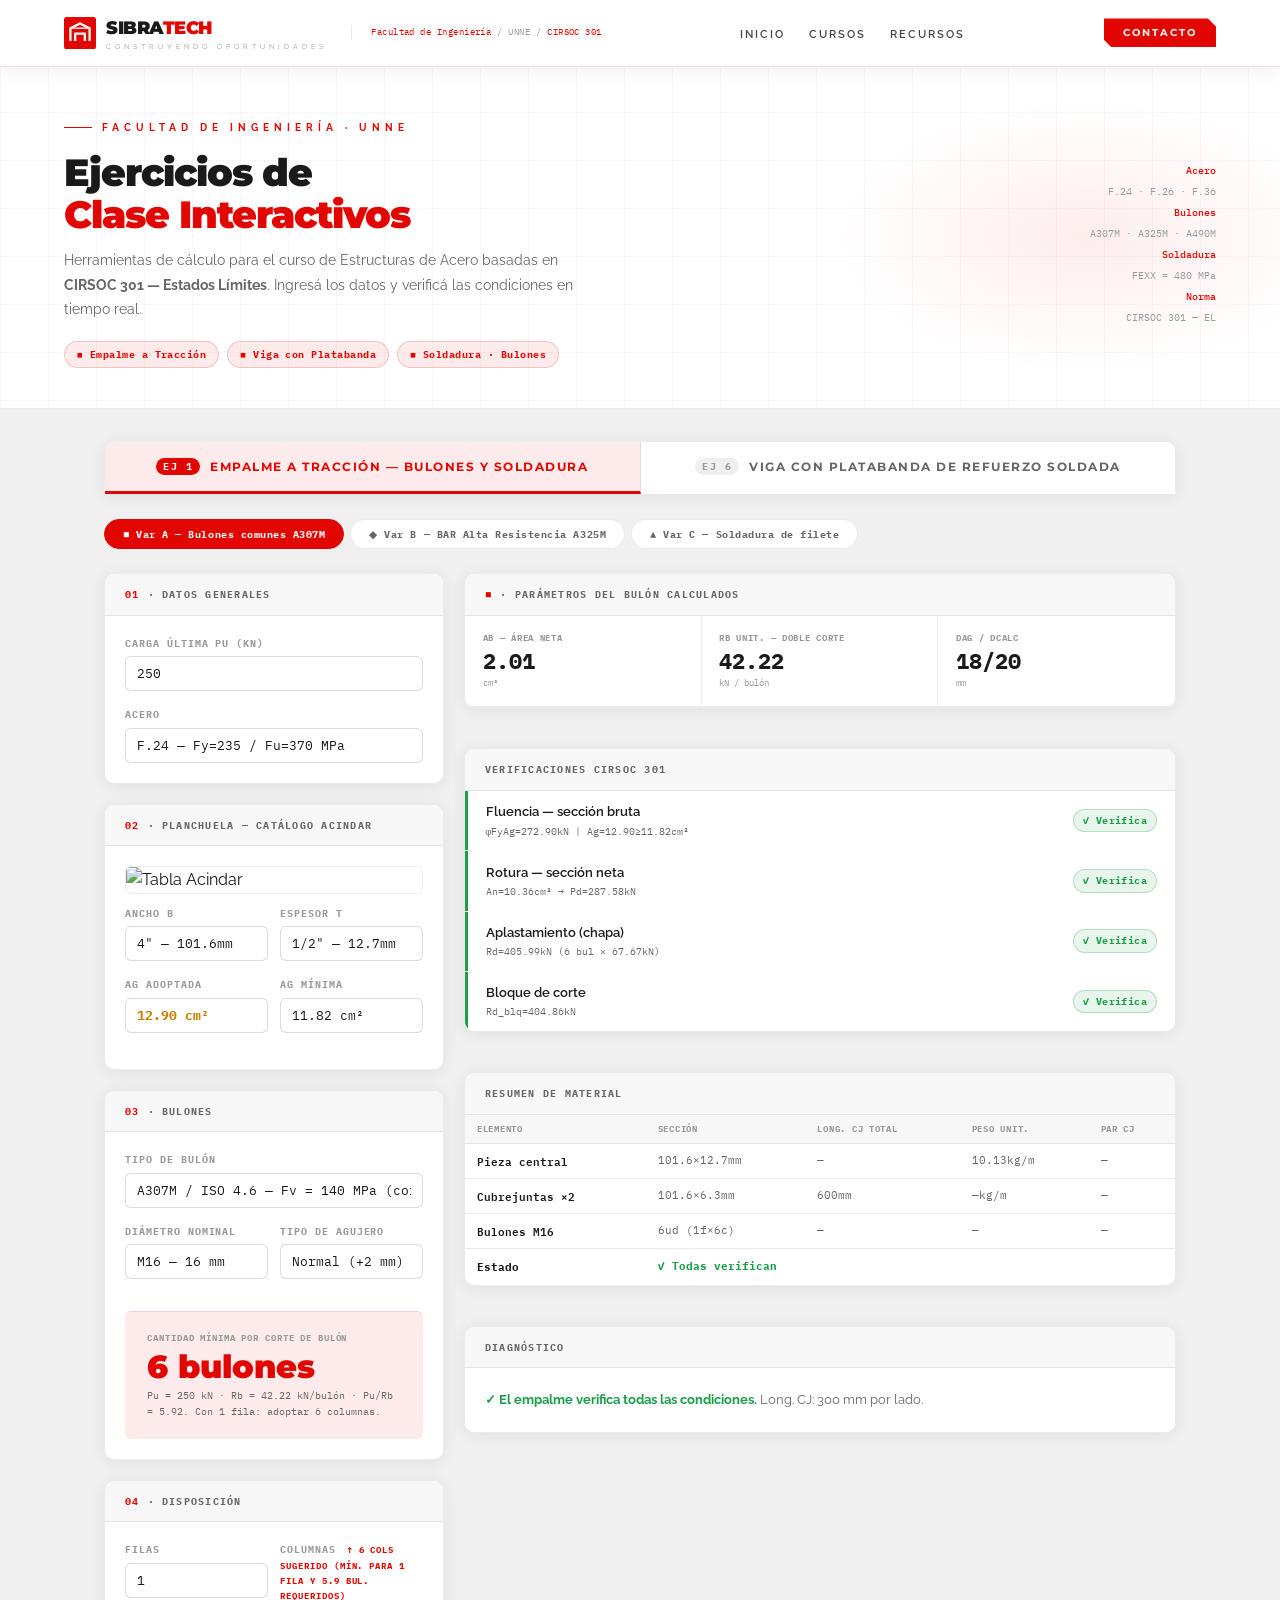
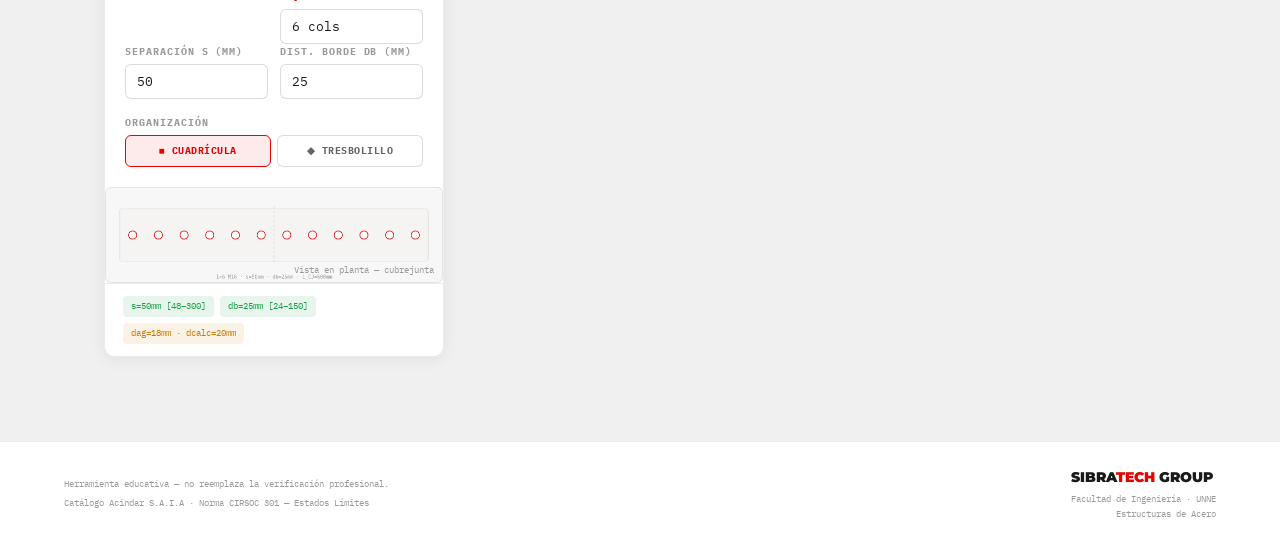
==== ejercicios/index.html @ 12c7fbc3 "Create index.html" ====
<!DOCTYPE html>
<html lang="es">
<head>
<meta charset="UTF-8">
<meta name="viewport" content="width=device-width, initial-scale=1.0">
<title>Ejercicios de Clase — CIRSOC 301 · Sibratech Group × UNNE</title>
<link href="https://fonts.googleapis.com/css2?family=Montserrat:wght@300;400;600;700;800;900&family=Raleway:wght@300;400;500;600&family=IBM+Plex+Mono:wght@400;500;700&display=swap" rel="stylesheet">
<style>
/* ══════════════════════════════════════════
   RESET & VARIABLES SIBRATECH
══════════════════════════════════════════ */
*,*::before,*::after{box-sizing:border-box;margin:0;padding:0}
:root{
  --red:#E10600;
  --red-dark:#b50500;
  --red-dim:rgba(225,6,0,0.08);
  --white:#ffffff;
  --bg:#f0f0f0;
  --bg2:#f7f7f7;
  --bg3:#efefef;
  --text:#1a1a1a;
  --muted:#666;
  --muted2:#999;
  --border:rgba(0,0,0,0.08);
  --border2:rgba(225,6,0,0.18);
  --green:#1a9e47;
  --green-dim:rgba(26,158,71,0.1);
  --yellow:#c97d00;
  --yellow-dim:rgba(201,125,0,0.1);
  --mono:'IBM Plex Mono',monospace;
  --sans:'Raleway',sans-serif;
  --title:'Montserrat',sans-serif;
  --radius:6px;
  --radius2:10px;
  --shadow:0 2px 16px rgba(0,0,0,0.07);
  --shadow2:0 8px 40px rgba(225,6,0,0.10);
}
html{scroll-behavior:smooth}
body{font-family:var(--sans);background:var(--bg);color:var(--text);min-height:100vh;line-height:1.6;overflow-x:hidden}
::-webkit-scrollbar{width:4px}
::-webkit-scrollbar-track{background:var(--bg)}
::-webkit-scrollbar-thumb{background:var(--red)}

/* ══════════════════════════════════════════
   NAV — exacto estilo Sibratech
══════════════════════════════════════════ */
nav{
  position:fixed;top:0;left:0;right:0;z-index:999;
  display:flex;align-items:center;justify-content:space-between;
  padding:0.8rem 5%;
  background:rgba(255,255,255,0.97);
  border-bottom:1px solid rgba(225,6,0,0.12);
  box-shadow:0 2px 20px rgba(0,0,0,0.07);
  transition:padding 0.3s;
}
.nav-left{display:flex;align-items:center;gap:1.5rem}
.nav-logo{display:flex;align-items:center;gap:10px;text-decoration:none}
.nav-wordmark{display:flex;flex-direction:column}
.nav-wordmark .brand{font-family:var(--title);font-weight:900;font-size:1.15rem;color:#1a1a1a;letter-spacing:-0.5px}
.nav-wordmark .brand span{color:var(--red)}
.nav-wordmark .sub{font-size:0.46rem;letter-spacing:4px;text-transform:uppercase;color:var(--muted2);margin-top:-1px}
.nav-breadcrumb{
  font-family:var(--mono);font-size:0.58rem;
  color:var(--muted2);letter-spacing:0.05em;
  display:flex;align-items:center;gap:6px;
  padding-left:1.2rem;border-left:1px solid var(--border);
}
.nav-breadcrumb span{color:var(--red)}
.nav-links{display:flex;gap:1.5rem;list-style:none}
.nav-links a{color:#444;text-decoration:none;font-size:0.68rem;letter-spacing:2px;text-transform:uppercase;font-weight:600;transition:color 0.3s}
.nav-links a:hover{color:var(--red)}
.nav-cta{
  background:var(--red);color:#fff;border:none;
  padding:0.5rem 1.2rem;
  font-family:var(--title);font-weight:700;font-size:0.65rem;letter-spacing:2px;text-transform:uppercase;
  cursor:pointer;transition:background 0.3s;
  clip-path:polygon(0 0,calc(100% - 8px) 0,100% 8px,100% 100%,8px 100%,0 calc(100% - 8px));
}
.nav-cta:hover{background:var(--red-dark)}

/* ══════════════════════════════════════════
   HERO
══════════════════════════════════════════ */
.hero{
  margin-top:64px;
  padding:3.5rem 5% 2.5rem;
  background:#fff;
  border-bottom:1px solid var(--border);
  position:relative;overflow:hidden;
}
.hero-bg{
  position:absolute;inset:0;
  background-image:linear-gradient(rgba(225,6,0,0.04) 1px,transparent 1px),
    linear-gradient(90deg,rgba(225,6,0,0.04) 1px,transparent 1px);
  background-size:48px 48px;
  pointer-events:none;
}
.hero-glow{
  position:absolute;right:-5%;top:50%;transform:translateY(-50%);
  width:40%;height:80%;
  background:radial-gradient(ellipse,rgba(225,6,0,0.07) 0%,transparent 70%);
  pointer-events:none;
}
.hero-inner{position:relative;z-index:2;max-width:1200px;margin:0 auto;display:grid;grid-template-columns:1fr auto;gap:2rem;align-items:center}
.eyebrow{display:flex;align-items:center;gap:10px;font-size:0.62rem;letter-spacing:5px;text-transform:uppercase;color:var(--red);font-weight:700;margin-bottom:1rem}
.eyebrow::before{content:'';display:inline-block;width:28px;height:1px;background:var(--red)}
.hero-title{font-family:var(--title);font-size:clamp(1.8rem,3vw,2.8rem);font-weight:900;line-height:1.1;letter-spacing:-1px;color:#1a1a1a}
.hero-title span{color:var(--red)}
.hero-sub{margin-top:0.75rem;font-size:0.85rem;color:var(--muted);max-width:520px;line-height:1.8}
.hero-pills{display:flex;gap:8px;flex-wrap:wrap;margin-top:1.2rem}
.pill{
  display:inline-flex;align-items:center;gap:5px;
  padding:5px 12px;border-radius:20px;
  font-family:var(--mono);font-size:0.6rem;font-weight:700;letter-spacing:0.05em;
  border:1px solid var(--border2);color:var(--red);background:var(--red-dim);
}
.hero-meta{text-align:right;font-family:var(--mono);font-size:0.6rem;color:var(--muted2);line-height:2.2}
.hero-meta strong{color:var(--red);font-weight:500;display:block}

/* ══════════════════════════════════════════
   TABS
══════════════════════════════════════════ */
.tabs-wrap{
  max-width:1200px;margin:0 auto;padding:2rem 5% 0;
  position:sticky;top:64px;z-index:90;
}
.tabs{
  display:flex;gap:0;
  background:#fff;
  border:1px solid var(--border);
  border-radius:var(--radius2) var(--radius2) 0 0;
  overflow:hidden;
  box-shadow:var(--shadow);
}
.tab-btn{
  flex:1;padding:1rem 1.5rem;
  border:none;background:transparent;
  cursor:pointer;
  display:flex;align-items:center;justify-content:center;gap:10px;
  font-family:var(--title);font-weight:700;font-size:0.72rem;letter-spacing:1.5px;text-transform:uppercase;
  color:var(--muted);
  border-bottom:3px solid transparent;
  transition:all 0.25s;
  position:relative;
}
.tab-btn:not(:last-child){border-right:1px solid var(--border)}
.tab-btn .tab-num{
  font-family:var(--mono);font-size:0.6rem;
  background:var(--bg3);color:var(--muted2);
  padding:2px 7px;border-radius:10px;
  transition:all 0.25s;
}
.tab-btn:hover{color:var(--red);background:var(--red-dim)}
.tab-btn.active{
  color:var(--red);background:var(--red-dim);
  border-bottom-color:var(--red);
}
.tab-btn.active .tab-num{background:var(--red);color:#fff}

/* ══════════════════════════════════════════
   CONTENIDO TABS
══════════════════════════════════════════ */
.tabs-content{max-width:1200px;margin:0 auto;padding:0 5% 4rem}
.tab-panel{display:none}
.tab-panel.active{display:block}

/* ══════════════════════════════════════════
   SECCIÓN INTERNA — subtabs de variante
══════════════════════════════════════════ */
.sub-tabs{
  display:flex;gap:6px;padding:1.5rem 0 0;
  flex-wrap:wrap;
}
.sub-btn{
  padding:7px 18px;border:1px solid var(--border);border-radius:20px;
  background:#fff;color:var(--muted);
  font-family:var(--mono);font-size:0.65rem;font-weight:700;letter-spacing:0.05em;
  cursor:pointer;transition:all 0.2s;
}
.sub-btn:hover{border-color:var(--red);color:var(--red)}
.sub-btn.active{background:var(--red);color:#fff;border-color:var(--red)}

.sub-panel{display:none;padding-top:1.5rem}
.sub-panel.active{display:block}

/* ══════════════════════════════════════════
   PANEL CARD
══════════════════════════════════════════ */
.panel{
  background:#fff;
  border:1px solid var(--border);
  border-radius:var(--radius2);
  overflow:hidden;
  box-shadow:var(--shadow);
  margin-bottom:1.25rem;
}
.panel-head{
  padding:0.75rem 1.25rem;
  border-bottom:1px solid var(--border);
  display:flex;align-items:center;justify-content:space-between;
  background:var(--bg2);
}
.panel-head h3{
  font-family:var(--mono);font-size:0.65rem;font-weight:700;
  letter-spacing:0.12em;text-transform:uppercase;color:var(--muted);
  display:flex;align-items:center;gap:8px;
}
.panel-head h3 .ph-accent{color:var(--red)}
.panel-body{padding:1.25rem}

/* ══════════════════════════════════════════
   LAYOUT CALC
══════════════════════════════════════════ */
.calc-grid{
  display:grid;grid-template-columns:340px 1fr;gap:1.25rem;align-items:start;
}
.right-stack{display:flex;flex-direction:column;gap:1.25rem}

/* ══════════════════════════════════════════
   FORM CONTROLS
══════════════════════════════════════════ */
.field{margin-bottom:1rem}
.field:last-child{margin-bottom:0}
.field label{
  display:block;font-family:var(--mono);font-size:0.6rem;font-weight:700;
  letter-spacing:0.1em;text-transform:uppercase;color:var(--muted2);margin-bottom:5px;
}
.field select,.field input[type=number],.field input[type=text]{
  width:100%;padding:8px 11px;
  background:#fff;border:1px solid rgba(0,0,0,0.14);
  border-radius:var(--radius);color:var(--text);
  font-family:var(--mono);font-size:0.8rem;
  outline:none;transition:border-color 0.2s;appearance:none;
}
.field select:focus,.field input:focus{border-color:var(--red)}
.field-row{display:grid;grid-template-columns:1fr 1fr;gap:0.75rem}
.field-note{font-size:0.58rem;color:var(--muted2);margin-top:3px;font-family:var(--mono)}
.tog-row{display:flex;gap:6px;margin-top:4px}
.tog{
  flex:1;padding:7px;border:1px solid rgba(0,0,0,0.14);border-radius:var(--radius);
  background:#fff;color:var(--muted);font-family:var(--mono);font-size:0.62rem;
  font-weight:700;letter-spacing:0.05em;cursor:pointer;text-align:center;
  transition:all 0.2s;text-transform:uppercase;
}
.tog.active{background:var(--red-dim);border-color:var(--red);color:var(--red)}

/* ══════════════════════════════════════════
   KPI STRIP
══════════════════════════════════════════ */
.kpi-strip{
  display:grid;grid-template-columns:repeat(4,1fr);
  gap:1px;background:var(--border);border-radius:var(--radius2);overflow:hidden;
}
.kpi{background:#fff;padding:0.9rem 1rem}
.kpi-lbl{font-family:var(--mono);font-size:0.55rem;font-weight:700;letter-spacing:0.1em;text-transform:uppercase;color:var(--muted2);margin-bottom:3px}
.kpi-val{font-family:var(--mono);font-size:1.3rem;font-weight:700;color:var(--text);line-height:1}
.kpi-unit{font-size:0.58rem;color:var(--muted2);margin-top:2px;font-family:var(--mono)}

/* ══════════════════════════════════════════
   VERIFICACIONES
══════════════════════════════════════════ */
.checks{display:flex;flex-direction:column;gap:1px}
.chk{
  background:#fff;padding:0.7rem 1.1rem;
  display:flex;align-items:center;justify-content:space-between;gap:1rem;
  border-left:3px solid var(--border);
  transition:border-color 0.2s;
}
.chk.ok{border-left-color:var(--green)}
.chk.fail{border-left-color:var(--red)}
.chk.na{border-left-color:var(--border);opacity:.55}
.chk-left{flex:1}
.chk-name{font-size:0.8rem;font-weight:600;color:var(--text)}
.chk-detail{font-family:var(--mono);font-size:0.6rem;color:var(--muted);margin-top:1px}
.badge{
  font-family:var(--mono);font-size:0.6rem;font-weight:700;letter-spacing:0.05em;
  padding:3px 9px;border-radius:20px;white-space:nowrap;flex-shrink:0;
}
.badge.ok{background:var(--green-dim);color:var(--green);border:1px solid rgba(26,158,71,0.25)}
.badge.fail{background:rgba(225,6,0,0.08);color:var(--red);border:1px solid rgba(225,6,0,0.25)}
.badge.na{background:var(--bg3);color:var(--muted2);border:1px solid var(--border)}

/* ══════════════════════════════════════════
   CATÁLOGO IMG
══════════════════════════════════════════ */
.cat-img-wrap{
  border:1px solid var(--border);border-radius:var(--radius);overflow:hidden;
  margin-bottom:0.75rem;cursor:zoom-in;position:relative;
}
.cat-img-wrap img{width:100%;display:block;transition:transform 0.4s}
.cat-img-wrap:hover img{transform:scale(1.02)}
.cat-img-wrap::after{
  content:'⤢ Ampliar tabla';position:absolute;bottom:0;left:0;right:0;
  background:rgba(26,26,26,0.6);color:#fff;font-family:var(--mono);font-size:0.58rem;
  text-align:center;padding:4px;opacity:0;transition:opacity 0.3s;
}
.cat-img-wrap:hover::after{opacity:1}

/* ══════════════════════════════════════════
   DIST CHIPS
══════════════════════════════════════════ */
.dist-row{display:flex;gap:6px;flex-wrap:wrap;padding:0.75rem 1.1rem;border-top:1px solid var(--border)}
.chip{font-family:var(--mono);font-size:0.58rem;padding:3px 8px;border-radius:4px}
.chip.ok{background:var(--green-dim);color:var(--green)}
.chip.fail{background:rgba(225,6,0,0.08);color:var(--red)}
.chip.info{background:var(--yellow-dim);color:var(--yellow)}

/* ══════════════════════════════════════════
   CANVAS
══════════════════════════════════════════ */
.canvas-wrap{
  border:1px solid var(--border);border-radius:var(--radius);
  background:var(--bg2);overflow:hidden;position:relative;
}
canvas{display:block;width:100%}
.canvas-lbl{
  position:absolute;bottom:5px;right:8px;
  font-family:var(--mono);font-size:0.55rem;color:var(--muted2);
}

/* ══════════════════════════════════════════
   TABLA RESUMEN
══════════════════════════════════════════ */
.res-table{width:100%;border-collapse:collapse;font-size:0.75rem}
.res-table th{
  font-family:var(--mono);font-size:0.57rem;font-weight:700;letter-spacing:0.08em;
  text-transform:uppercase;color:var(--muted2);padding:7px 12px;
  border-bottom:1px solid var(--border);text-align:left;background:var(--bg2);
}
.res-table td{padding:8px 12px;border-bottom:1px solid var(--border);color:var(--muted);font-family:var(--mono);font-size:0.7rem}
.res-table td:first-child{color:var(--text);font-weight:600}
.res-table tr:last-child td{border-bottom:none}

/* ══════════════════════════════════════════
   VIGA — tab 2
══════════════════════════════════════════ */
.viga-grid{display:grid;grid-template-columns:320px 1fr;gap:1.25rem;align-items:start}
.formula-box{
  background:var(--bg2);border:1px solid var(--border);border-radius:var(--radius);
  padding:0.9rem 1.1rem;margin-bottom:0.9rem;
}
.formula-box .f-label{font-family:var(--mono);font-size:0.58rem;font-weight:700;letter-spacing:0.1em;text-transform:uppercase;color:var(--muted2);margin-bottom:6px}
.formula-box .f-expr{font-family:var(--mono);font-size:0.82rem;color:var(--text);line-height:1.6}
.formula-box .f-result{margin-top:6px;font-family:var(--mono);font-size:0.95rem;font-weight:700}
.f-ok{color:var(--green)}
.f-fail{color:var(--red)}
.f-neutral{color:var(--text)}

.diag-svg-wrap{background:#fff;border:1px solid var(--border);border-radius:var(--radius);padding:1.25rem;margin-bottom:1rem}
.diag-svg-wrap svg{width:100%;height:auto}

/* ══════════════════════════════════════════
   LIGHTBOX
══════════════════════════════════════════ */
.lb{display:none;position:fixed;inset:0;z-index:2000;background:rgba(0,0,0,0.88);align-items:center;justify-content:center;cursor:zoom-out}
.lb.open{display:flex}
.lb img{max-width:90vw;max-height:90vh;border-radius:var(--radius2)}

/* ══════════════════════════════════════════
   FOOTER
══════════════════════════════════════════ */
footer{
  border-top:1px solid var(--border);background:#fff;
  padding:1.5rem 5%;display:flex;justify-content:space-between;align-items:center;
}
.foot-left{font-family:var(--mono);font-size:0.58rem;color:var(--muted2);line-height:2}
.foot-right{font-family:var(--mono);font-size:0.58rem;color:var(--muted2);text-align:right}
.foot-logo{font-family:var(--title);font-weight:900;font-size:0.9rem;color:#1a1a1a}
.foot-logo span{color:var(--red)}

/* RESPONSIVE */
@media(max-width:900px){
  .calc-grid,.viga-grid{grid-template-columns:1fr}
  .kpi-strip{grid-template-columns:repeat(2,1fr)}
  .hero-inner{grid-template-columns:1fr}
  .hero-meta{text-align:left}
  .tab-btn{padding:0.75rem 0.5rem;font-size:0.6rem}
}

/* ══════════════════════════════════════════
   BUL INFO BOX — estilo calculadora
══════════════════════════════════════════ */
.bul-info-grid{
  display:grid;grid-template-columns:repeat(3,1fr);
  gap:0;border-bottom:1px solid var(--border);
}
.bul-info-cell{
  padding:1rem 1.1rem;
  border-right:1px solid var(--border);
}
.bul-info-cell:last-child{border-right:none}
.bul-info-lbl{
  font-family:var(--mono);font-size:0.55rem;font-weight:700;
  letter-spacing:0.08em;text-transform:uppercase;color:var(--muted2);
  margin-bottom:6px;line-height:1.4;
}
.bul-info-val{
  font-family:var(--mono);font-size:1.4rem;font-weight:700;
  color:var(--text);line-height:1;
}
.bul-info-unit{
  font-family:var(--mono);font-size:0.58rem;color:var(--muted2);
  margin-top:3px;
}
.bul-req-box{
  padding:1.2rem 1.4rem;
  background:var(--red-dim);
  border-top:1px solid rgba(225,6,0,0.12);
}
.bul-req-label{
  font-family:var(--mono);font-size:0.55rem;font-weight:700;
  letter-spacing:0.1em;text-transform:uppercase;color:var(--muted2);
  margin-bottom:6px;
}
.bul-req-val{
  font-family:var(--title);font-size:2rem;font-weight:900;
  color:var(--red);line-height:1;margin-bottom:5px;
}
.bul-req-sub{
  font-family:var(--mono);font-size:0.65rem;color:var(--muted);
  line-height:1.5;
}
</style>
</head>
<body>

<!-- ══════ NAV ══════ -->
<nav>
  <div class="nav-left">
    <a href="#" class="nav-logo">
      <svg width="32" height="32" viewBox="0 0 100 100" fill="none">
        <rect width="100" height="100" rx="8" fill="#E10600"/>
        <path d="M20 75 L20 35 L50 20 L80 35 L80 75" stroke="white" stroke-width="7" stroke-linejoin="round" fill="none"/>
        <path d="M35 75 L35 52 L65 52 L65 75" stroke="white" stroke-width="7" stroke-linejoin="round" fill="none"/>
        <line x1="20" y1="35" x2="80" y2="35" stroke="white" stroke-width="4"/>
      </svg>
      <div class="nav-wordmark">
        <div class="brand">SIBRA<span>TECH</span></div>
        <div class="sub">Construyendo Oportunidades</div>
      </div>
    </a>
    <div class="nav-breadcrumb">
      <span>Facultad de Ingeniería</span> / UNNE / <span>CIRSOC 301</span>
    </div>
  </div>
  <ul class="nav-links">
    <li><a href="#">Inicio</a></li>
    <li><a href="#">Cursos</a></li>
    <li><a href="#">Recursos</a></li>
  </ul>
  <button class="nav-cta" onclick="#">Contacto</button>
</nav>

<!-- ══════ HERO ══════ -->
<section class="hero">
  <div class="hero-bg"></div>
  <div class="hero-glow"></div>
  <div class="hero-inner">
    <div>
      <div class="eyebrow">Facultad de Ingeniería · UNNE</div>
      <h1 class="hero-title">Ejercicios de<br><span>Clase Interactivos</span></h1>
      <p class="hero-sub">
        Herramientas de cálculo para el curso de Estructuras de Acero basadas en
        <strong>CIRSOC 301 — Estados Límites</strong>. Ingresá los datos y verificá
        las condiciones en tiempo real.
      </p>
      <div class="hero-pills">
        <span class="pill">■ Empalme a Tracción</span>
        <span class="pill">■ Viga con Platabanda</span>
        <span class="pill">■ Soldadura · Bulones</span>
      </div>
    </div>
    <div class="hero-meta">
      <strong>Acero</strong> F.24 · F.26 · F.36
      <strong>Bulones</strong> A307M · A325M · A490M
      <strong>Soldadura</strong> FEXX = 480 MPa
      <strong>Norma</strong> CIRSOC 301 — EL
    </div>
  </div>
</section>

<!-- ══════ TABS ══════ -->
<div class="tabs-wrap">
  <div class="tabs">
    <button class="tab-btn active" onclick="switchTab('tab1',this)">
      <span class="tab-num">EJ 1</span> Empalme a Tracción — Bulones y Soldadura
    </button>
    <button class="tab-btn" onclick="switchTab('tab2',this)">
      <span class="tab-num">EJ 6</span> Viga con Platabanda de Refuerzo Soldada
    </button>
  </div>
</div>

<!-- ══════ CONTENIDO ══════ -->
<div class="tabs-content">

  <!-- ════════════════════════ TAB 1: EMPALME ════════════════════════ -->
  <div id="tab1" class="tab-panel active">

    <!-- Sub-tabs variante -->
    <div class="sub-tabs">
      <button class="sub-btn active" onclick="switchSub('s-bulon',this,'grp1')">■ Var A — Bulones comunes A307M</button>
      <button class="sub-btn" onclick="switchSub('s-bar',this,'grp1')">◆ Var B — BAR Alta Resistencia A325M</button>
      <button class="sub-btn" onclick="switchSub('s-sold',this,'grp1')">▲ Var C — Soldadura de filete</button>
    </div>

    <!-- ── VAR A: BULONES COMUNES ── -->
    <div id="s-bulon" class="sub-panel active" data-group="grp1">
      <div class="calc-grid">

        <!-- INPUTS IZQUIERDA -->
        <div>
          <div class="panel">
            <div class="panel-head"><h3><span class="ph-accent">01</span> · Datos generales</h3></div>
            <div class="panel-body">
              <div class="field"><label>Carga última Pu (kN)</label><input type="number" id="a-pu" value="250" min="1" max="5000"></div>
              <div class="field"><label>Acero</label>
                <select id="a-acero">
                  <option value="235-370">F.24 — Fy=235 / Fu=370 MPa</option>
                  <option value="250-400">F.26 — Fy=250 / Fu=400 MPa</option>
                  <option value="345-450">F.36 — Fy=345 / Fu=450 MPa</option>
                </select>
              </div>
            </div>
          </div>

          <div class="panel">
            <div class="panel-head"><h3><span class="ph-accent">02</span> · Planchuela — Catálogo Acindar</h3></div>
            <div class="panel-body">
              <div class="cat-img-wrap" onclick="openLb()">
                <img id="cat-img" src="/mnt/user-data/uploads/1778462621707_image.png" alt="Tabla Acindar">
              </div>
              <div class="field-row">
                <div class="field"><label>Ancho b</label><select id="a-b"></select></div>
                <div class="field"><label>Espesor t</label><select id="a-t"></select></div>
              </div>
              <div class="field-row">
                <div class="field"><label>Ag adoptada</label><input type="text" id="a-ag" readonly style="color:var(--yellow);font-weight:700"></div>
                <div class="field"><label>Ag mínima</label><input type="text" id="a-agmin" readonly></div>
              </div>
            </div>
          </div>

          <div class="panel">
            <div class="panel-head"><h3><span class="ph-accent">03</span> · Bulones</h3></div>
            <div class="panel-body">
              <div class="field">
                <label>Tipo de bulón</label>
                <select id="a-tipo-bulon">
                  <option value="A307M">A307M / ISO 4.6 — Fv = 140 MPa (corte)</option>
                  <option value="A325M-corte">A325M — Fv = 330 MPa (corte sin hilos)</option>
                  <option value="A490M-corte">A490M — Fv = 414 MPa (corte sin hilos)</option>
                </select>
              </div>
              <div class="field-row">
                <div class="field"><label>Diámetro nominal</label>
                  <select id="a-dnom">
                    <option value="12">M12 — 12 mm</option><option value="16" selected>M16 — 16 mm</option>
                    <option value="20">M20 — 20 mm</option><option value="22">M22 — 22 mm</option>
                    <option value="24">M24 — 24 mm</option><option value="27">M27 — 27 mm</option>
                  </select>
                </div>
                <div class="field"><label>Tipo de agujero</label>
                  <select id="a-agujero">
                    <option value="2">Normal (+2 mm)</option>
                    <option value="4">Agrandado (+4 mm)</option>
                    <option value="6">Ranurado corto (+6 mm)</option>
                  </select>
                </div>
              </div>
              <!-- Caja roja cantidad mínima — integrada en el panel de inputs -->
              <div class="bul-req-box" style="margin-top:1rem;border-radius:6px">
                <div class="bul-req-label">CANTIDAD MÍNIMA POR CORTE DE BULÓN</div>
                <div class="bul-req-val" id="a-knb-big">—</div>
                <div class="bul-req-sub" id="a-knb-sub">—</div>
              </div>
            </div>
          </div>

          <div class="panel">
            <div class="panel-head"><h3><span class="ph-accent">04</span> · Disposición</h3></div>
            <div class="panel-body">
              <div class="field-row">
                <div class="field"><label>Filas</label>
                  <select id="a-nf"><option value="1" selected>1</option><option value="2">2</option><option value="3">3</option></select>
                </div>
                <div class="field">
                  <label>Columnas <span id="a-nc-sugg" style="color:var(--red);font-size:0.55rem;font-weight:700;margin-left:4px"></span></label>
                  <select id="a-nc"></select>
                </div>
              </div>
              <div class="field-row">
                <div class="field"><label>Separación s (mm)</label><input type="number" id="a-s" value="50" min="30" max="300" step="5"></div>
                <div class="field"><label>Dist. borde db (mm)</label><input type="number" id="a-db" value="25" min="15" max="100" step="5"></div>
              </div>
              <div class="field"><label>Organización</label>
                <div class="tog-row">
                  <div class="tog active" id="a-btn-rect" onclick="setOrgA('rectangular')">■ Cuadrícula</div>
                  <div class="tog" id="a-btn-tresb" onclick="setOrgA('tresbolillo')">◆ Tresbolillo</div>
                </div>
              </div>
            </div>
            <div class="canvas-wrap">
              <canvas id="a-canvas" width="680" height="190"></canvas>
              <div class="canvas-lbl">Vista en planta — cubrejunta</div>
            </div>
            <div class="dist-row" id="a-dist"></div>
          </div>
        </div>

        <!-- RESULTADOS DERECHA -->
        <div class="right-stack">
          <!-- INFO BOX BULÓN — Ab, Rb, dag -->
          <div class="panel">
            <div class="panel-head"><h3><span class="ph-accent">■</span> · Parámetros del bulón calculados</h3></div>
            <div class="bul-info-grid">
              <div class="bul-info-cell">
                <div class="bul-info-lbl">Ab — Área neta</div>
                <div class="bul-info-val" id="a-kab">—</div>
                <div class="bul-info-unit">cm²</div>
              </div>
              <div class="bul-info-cell">
                <div class="bul-info-lbl">Rb unit. — doble corte</div>
                <div class="bul-info-val" id="a-krb">—</div>
                <div class="bul-info-unit">kN / bulón</div>
              </div>
              <div class="bul-info-cell">
                <div class="bul-info-lbl">dag / dcalc</div>
                <div class="bul-info-val" id="a-kdag">—</div>
                <div class="bul-info-unit">mm</div>
              </div>
            </div>
          </div>

          <div class="panel">
            <div class="panel-head"><h3>Verificaciones CIRSOC 301</h3></div>
            <div class="checks" style="padding:0">
              <div class="chk na" id="a-c1"><div class="chk-left"><div class="chk-name">Fluencia — sección bruta</div><div class="chk-detail" id="a-d1">—</div></div><span class="badge na" id="a-b1">—</span></div>
              <div class="chk na" id="a-c2"><div class="chk-left"><div class="chk-name">Rotura — sección neta</div><div class="chk-detail" id="a-d2">—</div></div><span class="badge na" id="a-b2">—</span></div>
              <div class="chk na" id="a-c3"><div class="chk-left"><div class="chk-name">Aplastamiento (chapa)</div><div class="chk-detail" id="a-d3">—</div></div><span class="badge na" id="a-b3">—</span></div>
              <div class="chk na" id="a-c4"><div class="chk-left"><div class="chk-name">Bloque de corte</div><div class="chk-detail" id="a-d4">—</div></div><span class="badge na" id="a-b4">—</span></div>
            </div>
          </div>

          <div class="panel">
            <div class="panel-head"><h3>Resumen de material</h3></div>
            <table class="res-table"><thead><tr><th>Elemento</th><th>Sección</th><th>Long. CJ total</th><th>Peso unit.</th><th>Par CJ</th></tr></thead>
            <tbody id="a-tbody"></tbody></table>
          </div>

          <div class="panel" id="a-diag-panel" style="display:none">
            <div class="panel-head"><h3>Diagnóstico</h3></div>
            <div class="panel-body"><div id="a-diag" style="font-size:0.82rem;line-height:1.8;color:var(--muted)"></div></div>
          </div>
        </div>
      </div>
    </div><!-- /s-bulon -->

    <!-- ── VAR B: BAR A325M ── -->
    <div id="s-bar" class="sub-panel" data-group="grp1">
      <div class="calc-grid">
        <div>
          <div class="panel">
            <div class="panel-head"><h3><span class="ph-accent">01</span> · Datos generales</h3></div>
            <div class="panel-body">
              <div class="field"><label>Carga última Pu (kN)</label><input type="number" id="b-pu" value="250" min="1" max="5000"></div>
              <div class="field"><label>Acero</label>
                <select id="b-acero">
                  <option value="235-370">F.24 — Fy=235 / Fu=370 MPa</option>
                  <option value="250-400">F.26 — Fy=250 / Fu=400 MPa</option>
                  <option value="345-450">F.36 — Fy=345 / Fu=450 MPa</option>
                </select>
              </div>
            </div>
          </div>
          <div class="panel">
            <div class="panel-head"><h3><span class="ph-accent">02</span> · Planchuela</h3></div>
            <div class="panel-body">
              <div class="field-row">
                <div class="field"><label>Ancho b</label><select id="b-b"></select></div>
                <div class="field"><label>Espesor t</label><select id="b-t"></select></div>
              </div>
              <div class="field-row">
                <div class="field"><label>Ag adoptada</label><input type="text" id="b-ag" readonly style="color:var(--yellow);font-weight:700"></div>
                <div class="field"><label>Ag mínima</label><input type="text" id="b-agmin" readonly></div>
              </div>
            </div>
          </div>
          <div class="panel">
            <div class="panel-head"><h3><span class="ph-accent">03</span> · Bulón BAR A325M — deslizamiento crítico</h3></div>
            <div class="panel-body">
              <div class="field">
                <label>Tipo de bulón</label>
                <select id="b-tipo" onchange="calcB()">
                  <option value="A325M">A325M — Tb tabla J.3-6 CIRSOC 301</option>
                  <option value="A490M">A490M — Tb tabla J.3-6 CIRSOC 301</option>
                </select>
              </div>
              <div class="field-row">
                <div class="field"><label>Diámetro nominal</label>
                  <select id="b-dnom">
                    <option value="16" selected>M16 — 16 mm</option><option value="20">M20 — 20 mm</option>
                    <option value="22">M22 — 22 mm</option><option value="24">M24 — 24 mm</option><option value="27">M27 — 27 mm</option>
                  </select>
                </div>
                <div class="field"><label>Clase de superficie</label>
                  <select id="b-mu">
                    <option value="0.33">Clase A — μ = 0.33</option>
                    <option value="0.50">Clase B — μ = 0.50</option>
                  </select>
                </div>
              </div>
              <div class="field-note">φ = 1.00 · deslizamiento crítico · doble plano de corte Ns = 2</div>
              <!-- Caja roja mínimo -->
              <div class="bul-req-box" style="margin-top:1rem;border-radius:6px">
                <div class="bul-req-label">CANTIDAD MÍNIMA POR DESLIZAMIENTO</div>
                <div class="bul-req-val" id="b-knb-big">—</div>
                <div class="bul-req-sub" id="b-knb-sub">—</div>
              </div>
            </div>
          </div>
          <div class="panel">
            <div class="panel-head"><h3><span class="ph-accent">04</span> · Disposición</h3></div>
            <div class="panel-body">
              <div class="field-row">
                <div class="field"><label>Filas</label><select id="b-nf"><option value="1">1</option><option value="2" selected>2</option><option value="3">3</option></select></div>
                <div class="field">
                  <label>Columnas <span id="b-nc-sugg" style="color:var(--red);font-size:0.55rem;font-weight:700;margin-left:4px"></span></label>
                  <select id="b-nc"></select>
                </div>
              </div>
              <div class="field-row">
                <div class="field"><label>Separación s (mm)</label><input type="number" id="b-s" value="50" min="30" max="300" step="5"></div>
                <div class="field"><label>Dist. borde db (mm)</label><input type="number" id="b-db" value="25" min="15" max="100" step="5"></div>
              </div>
            </div>
            <div class="canvas-wrap"><canvas id="b-canvas" width="680" height="190"></canvas><div class="canvas-lbl">Vista en planta</div></div>
            <div class="dist-row" id="b-dist"></div>
          </div>
        </div>
        <div class="right-stack">
          <!-- INFO BOX BAR A325M — Tb, Rdstr, total -->
          <div class="panel">
            <div class="panel-head"><h3><span class="ph-accent">◆</span> · Parámetros calculados — BAR</h3></div>
            <div class="bul-info-grid">
              <div class="bul-info-cell">
                <div class="bul-info-lbl">Tb — Pretensado (Tab. J.3-6)</div>
                <div class="bul-info-val" id="b-ktb">—</div>
                <div class="bul-info-unit">kN</div>
              </div>
              <div class="bul-info-cell">
                <div class="bul-info-lbl">Rdstr — Resist. desliz. unit.</div>
                <div class="bul-info-val" id="b-krstr">—</div>
                <div class="bul-info-unit">kN / bulón</div>
              </div>
              <div class="bul-info-cell">
                <div class="bul-info-lbl">Total adoptado nf × nc</div>
                <div class="bul-info-val" id="b-ktot">—</div>
                <div class="bul-info-unit">bulones</div>
              </div>
            </div>
          </div>
          <div class="panel">
            <div class="panel-head"><h3>Verificaciones</h3></div>
            <div class="checks" style="padding:0">
              <div class="chk na" id="b-c1"><div class="chk-left"><div class="chk-name">Fluencia — sección bruta</div><div class="chk-detail" id="b-d1">—</div></div><span class="badge na" id="b-b1">—</span></div>
              <div class="chk na" id="b-c2"><div class="chk-left"><div class="chk-name">Rotura — sección neta</div><div class="chk-detail" id="b-d2">—</div></div><span class="badge na" id="b-b2">—</span></div>
              <div class="chk na" id="b-c3"><div class="chk-left"><div class="chk-name">Deslizamiento (Rdstr total ≥ Pu)</div><div class="chk-detail" id="b-d3">—</div></div><span class="badge na" id="b-b3">—</span></div>
              <div class="chk na" id="b-c4"><div class="chk-left"><div class="chk-name">Aplastamiento</div><div class="chk-detail" id="b-d4">—</div></div><span class="badge na" id="b-b4">—</span></div>
              <div class="chk na" id="b-c5"><div class="chk-left"><div class="chk-name">Bloque de corte</div><div class="chk-detail" id="b-d5">—</div></div><span class="badge na" id="b-b5">—</span></div>
            </div>
          </div>
          <div class="panel">
            <div class="panel-head"><h3>Resumen</h3></div>
            <table class="res-table"><thead><tr><th>Elemento</th><th>Sección</th><th>Long. CJ total</th><th>Peso unit.</th><th>Par CJ</th></tr></thead>
            <tbody id="b-tbody"></tbody></table>
          </div>
        </div>
      </div>
    </div><!-- /s-bar -->

    <!-- ── VAR C: SOLDADURA ── -->
    <div id="s-sold" class="sub-panel" data-group="grp1">
      <div class="calc-grid">
        <div>
          <div class="panel">
            <div class="panel-head"><h3><span class="ph-accent">01</span> · Datos generales</h3></div>
            <div class="panel-body">
              <div class="field"><label>Carga última Pu (kN)</label><input type="number" id="c-pu" value="250" min="1" max="5000"></div>
              <div class="field"><label>Acero</label>
                <select id="c-acero">
                  <option value="235-370">F.24 — Fy=235 / Fu=370 MPa</option>
                  <option value="250-400">F.26 — Fy=250 / Fu=400 MPa</option>
                </select>
              </div>
              <div class="field"><label>Electrodo</label>
                <select id="c-fexx">
                  <option value="480" selected>E70 — FEXX=480 MPa</option>
                  <option value="550">E80 — FEXX=550 MPa</option>
                  <option value="620">E90 — FEXX=620 MPa</option>
                </select>
              </div>
            </div>
          </div>
          <div class="panel">
            <div class="panel-head"><h3><span class="ph-accent">02</span> · Planchuela central — Catálogo Acindar</h3></div>
            <div class="panel-body">
              <div class="field-row">
                <div class="field"><label>Ancho b</label><select id="c-b-sel"></select></div>
                <div class="field"><label>Espesor t</label><select id="c-t-sel"></select></div>
              </div>
              <div class="field-row">
                <div class="field"><label>Ag adoptada</label><input type="text" id="c-ag" readonly style="color:var(--yellow);font-weight:700"></div>
                <div class="field"><label>Ag mínima</label><input type="text" id="c-agmin" readonly></div>
              </div>
            </div>
          </div>
          <div class="panel">
            <div class="panel-head"><h3><span class="ph-accent">03</span> · Cubrejuntas — Catálogo Acindar</h3></div>
            <div class="panel-body">
              <div class="field-row">
                <div class="field"><label>Ancho bp</label><select id="c-bp-sel"></select></div>
                <div class="field"><label>Espesor tc</label><select id="c-tc-sel"></select></div>
              </div>
              <div class="field-row">
                <div class="field"><label>Acj adoptada</label><input type="text" id="c-acj" readonly style="color:var(--yellow);font-weight:700"></div>
              </div>
            </div>
          </div>
          <div class="panel">
            <div class="panel-head"><h3><span class="ph-accent">04</span> · Filete de soldadura</h3></div>
            <div class="panel-body">
              <div class="field-row">
                <div class="field"><label>Lado cordón dw (mm)</label>
                  <select id="c-dw">
                    <option value="3">3 mm</option>
                    <option value="4">4 mm</option>
                    <option value="5" selected>5 mm</option>
                    <option value="6">6 mm</option>
                    <option value="8">8 mm</option>
                    <option value="10">10 mm</option>
                    <option value="12">12 mm</option>
                    <option value="14">14 mm</option>
                    <option value="16">16 mm</option>
                  </select>
                </div>
                <div class="field"><label>Long. cord. laterales L1 (mm)</label>
                  <input type="number" id="c-l1" value="60" min="10" max="500" step="5">
                </div>
              </div>
              <div class="field-note">Disposición: 2 cordones laterales (L1 c/u) + 1 cordón frontal (bp)</div>
              <div id="c-sold-hint" style="margin-top:8px;padding:8px 10px;background:var(--red-dim);border-left:3px solid var(--red);font-family:var(--mono);font-size:0.62rem;color:var(--muted);display:none"></div>
            </div>
          </div>
        </div>
        <div class="right-stack">
          <div class="panel">
            <div class="panel-head"><h3>Parámetros de soldadura</h3></div>
            <div class="kpi-strip">
              <div class="kpi"><div class="kpi-lbl">Fw (MPa)</div><div class="kpi-val" id="c-kfw">—</div><div class="kpi-unit">0.6·FEXX</div></div>
              <div class="kpi"><div class="kpi-lbl">Lw total</div><div class="kpi-val" id="c-klw">—</div><div class="kpi-unit">cm</div></div>
              <div class="kpi"><div class="kpi-lbl">Rd soldadura</div><div class="kpi-val" id="c-krd">—</div><div class="kpi-unit">kN</div></div>
              <div class="kpi"><div class="kpi-lbl">Long. CJ total</div><div class="kpi-val" id="c-klcj">—</div><div class="kpi-unit">mm</div></div>
            </div>
          </div>
          <div class="panel">
            <div class="panel-head"><h3>Verificaciones</h3></div>
            <div class="checks" style="padding:0">
              <div class="chk na" id="c-c1"><div class="chk-left"><div class="chk-name">Fluencia — sección bruta</div><div class="chk-detail" id="c-d1">—</div></div><span class="badge na" id="c-b1">—</span></div>
              <div class="chk na" id="c-c2"><div class="chk-left"><div class="chk-name">Rotura — sección neta (sin agujeros)</div><div class="chk-detail" id="c-d2">—</div></div><span class="badge na" id="c-b2">—</span></div>
              <div class="chk na" id="c-c3"><div class="chk-left"><div class="chk-name">Resistencia filete (Rd ≥ Pu)</div><div class="chk-detail" id="c-d3">—</div></div><span class="badge na" id="c-b3">—</span></div>
              <div class="chk na" id="c-c4"><div class="chk-left"><div class="chk-name">Lado mínimo filete (J.2.2)</div><div class="chk-detail" id="c-d4">—</div></div><span class="badge na" id="c-b4">—</span></div>
              <div class="chk na" id="c-c5"><div class="chk-left"><div class="chk-name">Lado máximo filete (≤ t-2mm)</div><div class="chk-detail" id="c-d5">—</div></div><span class="badge na" id="c-b5">—</span></div>
              <div class="chk na" id="c-c6"><div class="chk-left"><div class="chk-name">Bloque de corte</div><div class="chk-detail" id="c-d6">—</div></div><span class="badge na" id="c-b6">—</span></div>
            </div>
          </div>
          <div class="panel">
            <div class="panel-head"><h3>Resumen</h3></div>
            <table class="res-table"><thead><tr><th>Elemento</th><th>Dimensión</th><th>Valor</th></tr></thead>
            <tbody id="c-tbody"></tbody></table>
          </div>
        </div>
      </div>
    </div><!-- /s-sold -->

  </div><!-- /tab1 -->

  <!-- ════════════════════════ TAB 2: VIGA CON PLATABANDA ════════════════════════ -->
  <div id="tab2" class="tab-panel">
    <div style="padding-top:1.5rem">
      <div class="viga-grid">

        <!-- INPUTS -->
        <div>
          <div class="panel">
            <div class="panel-head"><h3><span class="ph-accent">01</span> · Perfil laminado</h3></div>
            <div class="panel-body">
              <div class="field"><label>Perfil</label>
                <select id="v-perfil" onchange="calcViga()">
                  <option value="9800-653-762-125-16.2-241-10.8-300">IPN 300 — Ix=9800cm⁴ Sx=653cm³ Zx=762cm³</option>
                  <option value="6360-541-601-120-13.7-213-9.5-260">IPN 260 — Ix=6360cm⁴ Sx=490cm³ Zx=550cm³</option>
                  <option value="14900-893-1022-150-17.5-275-11.5-340">IPN 340 — Ix=14900cm⁴ Sx=880cm³ Zx=990cm³</option>
                </select>
              </div>
              <div class="field"><label>Acero</label>
                <select id="v-acero" onchange="calcViga()">
                  <option value="235-370">F.24 — Fy=235 / Fu=370 MPa</option>
                  <option value="250-400">F.26 — Fy=250 / Fu=400 MPa</option>
                </select>
              </div>
              <div class="field-row">
                <div class="field"><label>Mu (kNm)</label><input type="number" id="v-mu" value="275" min="1" onchange="calcViga()" oninput="calcViga()"></div>
                <div class="field"><label>Vu (kN)</label><input type="number" id="v-vu" value="110" min="1" onchange="calcViga()" oninput="calcViga()"></div>
              </div>
              <div class="field"><label>Longitud viga L (m)</label><input type="number" id="v-L" value="10" min="1" step="0.5" onchange="calcViga()" oninput="calcViga()"></div>
            </div>
          </div>

          <!-- MODO: calculado o adoptado por el usuario -->
          <div class="panel">
            <div class="panel-head">
              <h3><span class="ph-accent">02</span> · Platabanda</h3>
              <div class="tog-row" style="gap:4px">
                <div class="tog active" id="v-modo-calc" onclick="setVigaModo('calc')" style="font-size:0.55rem;padding:4px 10px">AUTO tp→bp</div>
                <div class="tog" id="v-modo-bp" onclick="setVigaModo('bp')" style="font-size:0.55rem;padding:4px 10px">FIJAR bp→tp</div>
              </div>
            </div>
            <div class="panel-body">
              <div class="field-row">
                <div class="field">
                  <label>Espesor tp (mm)</label>
                  <select id="v-tp" onchange="calcViga()">
                    <option value="9.525">3/8" — 9.5 mm</option>
                    <option value="12.7">1/2" — 12.7 mm</option>
                    <option value="15.875">5/8" — 15.9 mm</option>
                    <option value="19.05" selected>3/4" — 19.1 mm</option>
                    <option value="25.4">1" — 25.4 mm</option>
                    <option value="31.75">1 1/4" — 31.75 mm</option>
                  </select>
                </div>
                <div class="field" id="v-bp-field">
                  <label>Ancho bp (mm) — calculado</label>
                  <input type="text" id="v-bp" readonly style="color:var(--yellow);font-weight:700;background:var(--bg2)">
                </div>
                <div class="field" id="v-bp-input-field" style="display:none">
                  <label>Ancho bp adoptado (mm)</label>
                  <input type="number" id="v-bp-input" value="200" min="50" max="500" step="10" onchange="calcViga()" oninput="calcViga()">
                </div>
              </div>
              <div id="v-pb-hint" style="margin-top:8px;padding:8px 10px;background:var(--red-dim);border-left:3px solid var(--red);font-family:var(--mono);font-size:0.62rem;color:var(--muted);display:none"></div>
            </div>
            <!-- KPI platabanda calculado -->
            <div class="kpi-strip" style="border-top:1px solid var(--border)">
              <div class="kpi"><div class="kpi-lbl">Zp aportado</div><div class="kpi-val" id="v-kzp">—</div><div class="kpi-unit">cm³</div></div>
              <div class="kpi"><div class="kpi-lbl">Z total</div><div class="kpi-val" id="v-kztot">—</div><div class="kpi-unit">cm³</div></div>
              <div class="kpi"><div class="kpi-lbl">Md con PB</div><div class="kpi-val" id="v-kmd">—</div><div class="kpi-unit">kNm</div></div>
              <div class="kpi"><div class="kpi-lbl">η = Md/Mu</div><div class="kpi-val" id="v-keta">—</div><div class="kpi-unit">—</div></div>
            </div>
          </div>

          <!-- LONGITUD PLATABANDA -->
          <div class="panel">
            <div class="panel-head"><h3><span class="ph-accent">03</span> · Longitud — Corte teórico</h3></div>
            <div class="panel-body">
              <div class="field-row">
                <div class="field"><label>x₀ — inicio platabanda (m)</label><input type="text" id="v-x0" readonly style="color:var(--red);font-weight:700;background:var(--bg2)"></div>
                <div class="field"><label>x₁ = L − x₀ (m)</label><input type="text" id="v-x1" readonly style="color:var(--red);font-weight:700;background:var(--bg2)"></div>
              </div>
              <div class="field-row">
                <div class="field"><label>Lp teórica (m)</label><input type="text" id="v-lpteo" readonly style="background:var(--bg2)"></div>
                <div class="field"><label>a' = 1.5·bp (mm)</label><input type="text" id="v-aprime" readonly style="background:var(--bg2)"></div>
              </div>
              <div class="field">
                <label>Lp TOTAL adoptada (m) — teórica + 2a'</label>
                <input type="text" id="v-lptot" readonly style="color:var(--yellow);font-weight:700;font-size:1rem;padding:0.9rem;background:var(--bg2)">
              </div>
            </div>
          </div>

          <!-- SOLDADURA -->
          <div class="panel">
            <div class="panel-head"><h3><span class="ph-accent">04</span> · Soldadura extremo platabanda</h3></div>
            <div class="panel-body">
              <div class="field-row">
                <div class="field"><label>Electrodo FEXX (MPa)</label>
                  <select id="v-fexx" onchange="calcViga()">
                    <option value="480" selected>E70 — 480 MPa</option>
                    <option value="550">E80 — 550 MPa</option>
                  </select>
                </div>
                <div class="field"><label>Lado dw adoptado (mm)</label>
                  <select id="v-dw" onchange="calcViga()">
                    <option value="3">3 mm</option>
                    <option value="4">4 mm</option>
                    <option value="5">5 mm</option>
                    <option value="6">6 mm</option>
                    <option value="8">8 mm</option>
                    <option value="9" selected>9 mm</option>
                    <option value="10">10 mm</option>
                    <option value="12">12 mm</option>
                    <option value="14">14 mm</option>
                    <option value="16">16 mm</option>
                  </select>
                </div>
              </div>
              <div class="field-row">
                <div class="field"><label>a' (mm) — cord. lat. ext.</label><input type="text" id="v-aprime-sold" readonly style="color:var(--muted);background:var(--bg2)"></div>
                <div class="field"><label>Lw extremo (cm)</label><input type="text" id="v-lw-ext" readonly style="color:var(--muted);background:var(--bg2)"></div>
              </div>
              <div class="field-row">
                <div class="field"><label>Tu — Fuerza en PB (kN)</label><input type="text" id="v-tu" readonly style="color:var(--red);font-weight:700;background:var(--bg2)"></div>
                <div class="field"><label>Rdw — Resist. soldadura (kN)</label><input type="text" id="v-rdw" readonly style="color:var(--green);font-weight:700;background:var(--bg2)"></div>
              </div>
              <div id="v-sold-hint" style="margin-top:8px;padding:8px 10px;background:var(--red-dim);border-left:3px solid var(--red);font-family:var(--mono);font-size:0.62rem;color:var(--muted);display:none"></div>
            </div>
          </div>
        </div>

        <!-- RESULTADOS -->
        <div class="right-stack">

          <!-- Diagrama de viga SVG -->
          <div class="panel">
            <div class="panel-head"><h3>Diagrama — Viga con platabanda</h3></div>
            <div class="panel-body">
              <div class="diag-svg-wrap">
                <canvas id="v-canvas" width="600" height="240" style="width:100%"></canvas>
              </div>
            </div>
          </div>

          <!-- Pasos de cálculo -->
          <div class="panel">
            <div class="panel-head"><h3>Paso a paso — Cálculo CIRSOC 301</h3></div>
            <div class="panel-body" id="v-steps" style="display:flex;flex-direction:column;gap:0.6rem"></div>
          </div>

          <!-- Verificaciones -->
          <div class="panel">
            <div class="panel-head"><h3>Verificaciones</h3></div>
            <div class="checks" style="padding:0">
              <div class="chk na" id="v-c1"><div class="chk-left"><div class="chk-name">Sección compacta — Ala</div><div class="chk-detail" id="v-d1">—</div></div><span class="badge na" id="v-b1">—</span></div>
              <div class="chk na" id="v-c2"><div class="chk-left"><div class="chk-name">Sección compacta — Alma</div><div class="chk-detail" id="v-d2">—</div></div><span class="badge na" id="v-b2">—</span></div>
              <div class="chk na" id="v-c3"><div class="chk-left"><div class="chk-name">Sección compacta — Platabanda (B.5 cas.10)</div><div class="chk-detail" id="v-d3">—</div></div><span class="badge na" id="v-b3">—</span></div>
              <div class="chk na" id="v-c4"><div class="chk-left"><div class="chk-name">Resistencia flexión con platabanda (Md ≥ Mu)</div><div class="chk-detail" id="v-d4">—</div></div><span class="badge na" id="v-b4">—</span></div>
              <div class="chk na" id="v-c5"><div class="chk-left"><div class="chk-name">Resistencia soldadura extremo (Rdw ≥ Tu)</div><div class="chk-detail" id="v-d5">—</div></div><span class="badge na" id="v-b5">—</span></div>
              <div class="chk na" id="v-c6"><div class="chk-left"><div class="chk-name">Lado mínimo filete (J.2.2)</div><div class="chk-detail" id="v-d6">—</div></div><span class="badge na" id="v-b6">—</span></div>
              <div class="chk na" id="v-c7"><div class="chk-left"><div class="chk-name">Lado máximo filete (≤ tp-2mm)</div><div class="chk-detail" id="v-d7">—</div></div><span class="badge na" id="v-b7">—</span></div>
            </div>
          </div>

          <div class="panel">
            <div class="panel-head"><h3>Resumen final</h3></div>
            <table class="res-table"><thead><tr><th>Dato</th><th>Valor</th></tr></thead>
            <tbody id="v-tbody"></tbody></table>
          </div>
        </div>
      </div>
    </div>
  </div><!-- /tab2 -->

</div><!-- /tabs-content -->

<!-- FOOTER -->
<footer>
  <div class="foot-left">
    Herramienta educativa — no reemplaza la verificación profesional.<br>
    Catálogo Acindar S.A.I.A · Norma CIRSOC 301 — Estados Límites
  </div>
  <div>
    <div class="foot-logo">SIBRA<span>TECH</span> GROUP</div>
    <div class="foot-right" style="margin-top:3px">Facultad de Ingeniería · UNNE<br>Estructuras de Acero</div>
  </div>
</footer>

<!-- LIGHTBOX -->
<div class="lb" id="lb" onclick="closeLb()">
  <img src="/mnt/user-data/uploads/1778462621707_image.png" alt="Catálogo Acindar">
</div>

<script>
/* ══════════════════════════════════════════
   DATOS ACINDAR
══════════════════════════════════════════ */
const ANC=[
  {mm:12.7,p:'1/2"'},{mm:15.9,p:'5/8"'},{mm:19.0,p:'3/4"'},{mm:22.2,p:'7/8"'},
  {mm:25.4,p:'1"'},{mm:31.8,p:'1 1/4"'},{mm:38.1,p:'1 1/2"'},{mm:44.5,p:'1 3/4"'},
  {mm:50.8,p:'2"'},{mm:57.2,p:'2 1/4"'},{mm:63.5,p:'2 1/2"'},{mm:76.2,p:'3"'},
  {mm:88.9,p:'3 1/2"'},{mm:101.6,p:'4"'},{mm:127.0,p:'5"'},{mm:152.4,p:'6"'},
];
const ESP=[
  {mm:3.2,p:'1/8"'},{mm:4.8,p:'3/16"'},{mm:6.4,p:'1/4"'},{mm:7.9,p:'5/16"'},
  {mm:9.5,p:'3/8"'},{mm:12.7,p:'1/2"'},{mm:15.9,p:'5/8"'},{mm:19.0,p:'3/4"'},{mm:25.4,p:'1"'},
];
const PES={
  '12.7-3.2':0.32,'12.7-4.8':0.48,'12.7-6.4':0.64,
  '15.9-3.2':0.40,'15.9-4.8':0.60,'15.9-6.4':0.79,
  '19.0-3.2':0.48,'19.0-4.8':0.72,'19.0-6.4':0.95,'19.0-7.9':1.18,'19.0-9.5':1.42,
  '22.2-3.2':0.56,'22.2-4.8':0.84,'22.2-6.4':1.12,'22.2-7.9':1.38,
  '25.4-3.2':0.64,'25.4-4.8':0.96,'25.4-6.4':1.28,'25.4-7.9':1.58,'25.4-9.5':1.89,'25.4-12.7':2.53,
  '31.8-3.2':0.80,'31.8-4.8':1.20,'31.8-6.4':1.60,'31.8-7.9':1.97,'31.8-9.5':2.37,'31.8-12.7':3.17,
  '38.1-3.2':0.96,'38.1-4.8':1.44,'38.1-6.4':1.91,'38.1-7.9':2.36,'38.1-9.5':2.84,'38.1-12.7':3.80,
  '44.5-3.2':1.12,'44.5-4.8':1.68,'44.5-6.4':2.24,'44.5-7.9':2.76,'44.5-9.5':3.32,'44.5-12.7':4.44,
  '50.8-3.2':1.28,'50.8-4.8':1.91,'50.8-6.4':2.55,'50.8-7.9':3.15,'50.8-9.5':3.79,'50.8-12.7':5.06,'50.8-15.9':6.34,'50.8-19.0':7.58,
  '63.5-3.2':1.60,'63.5-4.8':2.39,'63.5-6.4':3.19,'63.5-7.9':3.94,'63.5-9.5':4.74,'63.5-12.7':6.33,'63.5-15.9':7.93,'63.5-19.0':9.52,'63.5-25.4':12.66,
  '76.2-3.2':1.91,'76.2-4.8':2.87,'76.2-6.4':3.83,'76.2-7.9':4.73,'76.2-9.5':5.68,'76.2-12.7':7.60,'76.2-15.9':9.51,'76.2-19.0':11.37,
  '88.9-3.2':2.23,'88.9-4.8':3.35,'88.9-6.4':4.47,'88.9-7.9':5.51,'88.9-9.5':6.58,'88.9-12.7':8.78,
  '101.6-3.2':2.55,'101.6-4.8':3.83,'101.6-6.4':5.10,'101.6-7.9':6.30,'101.6-9.5':7.58,'101.6-12.7':10.13,'101.6-15.9':12.68,'101.6-19.0':15.15,
  '127.0-3.2':3.19,'127.0-4.8':4.79,'127.0-6.4':6.38,'127.0-7.9':7.88,'127.0-9.5':9.47,'127.0-12.7':12.66,'127.0-15.9':15.85,'127.0-19.0':18.94,
  '152.4-3.2':3.83,'152.4-4.8':5.73,'152.4-6.4':7.64,'152.4-7.9':9.45,'152.4-9.5':11.39,'152.4-12.7':15.19,'152.4-15.9':19.02,'152.4-19.0':22.73,
};
// Pretensado Tabla J.3-6 CIRSOC 301
const Tb_A325={12:50,16:91,20:142,22:176,24:205,27:267};

function gp(b,t){return PES[`${b}-${t}`]??null;}
function f(n,d=2){return (+n).toFixed(d);}

/* ══════ TABS ══════ */
function switchTab(id,btn){
  document.querySelectorAll('.tab-panel').forEach(p=>p.classList.remove('active'));
  document.querySelectorAll('.tab-btn').forEach(b=>b.classList.remove('active'));
  document.getElementById(id).classList.add('active');
  btn.classList.add('active');
}
function switchSub(id,btn,grp){
  document.querySelectorAll(`[data-group="${grp}"]`).forEach(p=>p.classList.remove('active'));
  btn.closest('.sub-tabs').querySelectorAll('.sub-btn').forEach(b=>b.classList.remove('active'));
  document.getElementById(id).classList.add('active');
  btn.classList.add('active');
}

/* ══════ SELECTS ══════ */
function buildSel(bid,tid,defB,defT){
  const sb=document.getElementById(bid);
  sb.innerHTML='';
  ANC.forEach(a=>{const o=document.createElement('option');o.value=a.mm;o.textContent=`${a.p} — ${a.mm}mm`;if(a.mm===defB)o.selected=true;sb.appendChild(o);});
  sb.addEventListener('change',()=>updateEsp(bid,tid));
  updateEsp(bid,tid,defT);
}
function updateEsp(bid,tid,defT){
  const b=+document.getElementById(bid).value;
  const st=document.getElementById(tid);
  const prev=defT||+st.value||12.7;
  st.innerHTML='';
  ESP.forEach(e=>{if(PES[`${b}-${e.mm}`]!==undefined){const o=document.createElement('option');o.value=e.mm;o.textContent=`${e.p} — ${e.mm}mm`;if(e.mm===prev)o.selected=true;st.appendChild(o);}});
  if(!st.value&&st.options.length)st.options[Math.min(3,st.options.length-1)].selected=true;
}
function buildColSel(selId,defV){
  const s=document.getElementById(selId);const prev=+s.value||defV||3;s.innerHTML='';
  for(let c=1;c<=16;c++){const o=document.createElement('option');o.value=c;o.textContent=c===1?'1 col':`${c} cols`;s.appendChild(o);}
  s.value=prev>=1?prev:defV||3;
}

/* ══════ BADGE HELPER ══════ */
function setBadge(bid,cid,ok){
  const b=document.getElementById(bid),c=document.getElementById(cid);
  b.textContent=ok?'✓ Verifica':'✗ No verifica';
  b.className='badge '+(ok?'ok':'fail');
  c.className='chk '+(ok?'ok':'fail');
}
function resetBadge(bid,cid){
  document.getElementById(bid).textContent='—';document.getElementById(bid).className='badge na';
  document.getElementById(cid).className='chk na';
}

/* ══════ CANVAS ══════ */
let orgA='rectangular';
function setOrgA(o){orgA=o;document.getElementById('a-btn-rect').classList.toggle('active',o==='rectangular');document.getElementById('a-btn-tresb').classList.toggle('active',o==='tresbolillo');calcA();}

function drawCanvas(canvasId,nf,nc,s,db,b,dnom,org){
  const cv=document.getElementById(canvasId);const ctx=cv.getContext('2d');
  const W=cv.width,H=cv.height;ctx.clearRect(0,0,W,H);
  const cPlate='#f5f4f2',cBorder='#d4d2cc',cHole='#fff',cHoleB='#E10600',cJunta='#ccc',cText='#999';
  const mg=28,longTot=2*(db+(nc-1)*s+db);
  const sc=Math.min((W-2*mg)/longTot,(H-36)/b,2.6);
  const plW=longTot*sc,plH=b*sc,ox=(W-plW)/2,oy=(H-plH)/2;
  ctx.fillStyle=cPlate;ctx.strokeStyle=cBorder;ctx.lineWidth=1;
  ctx.beginPath();ctx.roundRect(ox,oy,plW,plH,3);ctx.fill();ctx.stroke();
  const jX=ox+plW/2;
  ctx.setLineDash([5,4]);ctx.strokeStyle=cJunta;ctx.lineWidth=1;
  ctx.beginPath();ctx.moveTo(jX,oy-5);ctx.lineTo(jX,oy+plH+5);ctx.stroke();ctx.setLineDash([]);
  const r=Math.max(dnom*sc/2,3.5);
  for(const lado of[-1,1]){
    for(let fi=0;fi<nf;fi++){for(let ci=0;ci<nc;ci++){
      let xMm,yMm;
      if(org==='rectangular'){xMm=db+ci*s;yMm=b/2+(fi-(nf-1)/2)*s;}
      else{xMm=db+ci*s+(fi%2===1?s/2:0);yMm=b/2+(fi-(nf-1)/2)*s*0.866;}
      const px=jX+lado*xMm*sc,py=oy+yMm*sc;
      ctx.fillStyle=cHole;ctx.strokeStyle=cHoleB;ctx.lineWidth=1.5;
      ctx.beginPath();ctx.arc(px,py,r,0,Math.PI*2);ctx.fill();ctx.stroke();
    }}
  }
  ctx.fillStyle=cText;ctx.font='10px IBM Plex Mono,monospace';ctx.textAlign='center';
  ctx.fillText(`${nf}×${nc} M${dnom} · s=${s}mm · db=${db}mm · L_CJ=${(2*(db+(nc-1)*s+db)).toFixed(0)}mm`,W/2,H-7);
}

/* ══════ SUGERENCIA COLUMNAS ══════ */
function suggestCols(nf, nb_min, selId, hintId) {
  const nc_min = Math.ceil(nb_min / nf);
  const s = document.getElementById(selId);
  const hint = document.getElementById(hintId);
  const nc_sug = Math.max(nc_min, 1);
  // Asegurar que la opción exista
  if (!s.querySelector(`option[value="${nc_sug}"]`)) {
    for(let c=+s.options[s.options.length-1].value+1; c<=nc_sug; c++){
      const o=document.createElement('option');o.value=c;o.textContent=`${c} cols`;s.appendChild(o);
    }
  }
  const nc_actual = +s.value;
  if (nc_actual < nc_sug) {
    s.value = nc_sug;
    if (hint) { hint.textContent = `↑ ${nc_sug} cols sugerido (mín. para ${nf} fila${nf>1?'s':''} y ${f(nb_min,1)} bul. requeridos)`; hint.style.color='var(--red)'; }
  } else if (hint) {
    hint.textContent = `✓ ${nc_actual}×${nf}=${nc_actual*nf} bul. ≥ ${f(nb_min,1)} req.`;
    hint.style.color='var(--green)';
  }
}

/* ══════ CALC A: BULONES COMUNES ══════ */
function calcA(){
  const Pu=+document.getElementById('a-pu').value;
  const b=+document.getElementById('a-b').value;
  const t=+document.getElementById('a-t').value;
  const dnom=+document.getElementById('a-dnom').value;
  const hol=+document.getElementById('a-agujero').value;
  const dag=dnom+hol,dcalc=dag+2;
  const nf=+document.getElementById('a-nf').value;
  // Tipo de bulón → Fv
  const tipoBulon=document.getElementById('a-tipo-bulon').value;
  const FvMap={'A307M':140,'A325M-corte':330,'A490M-corte':414};
  const Fv=FvMap[tipoBulon]||140;
  const phi=0.75;

  // ── Calcular bulones necesarios ANTES de leer nc ──
  const [Fy_pre,Fu_pre]=document.getElementById('a-acero').value.split('-').map(Number);
  const Ab_pre=Math.PI*dnom*dnom/4/100;
  const Rb_pre=phi*Fv*Ab_pre*2/10;
  const nb_min_pre=Pu/Rb_pre;
  suggestCols(nf, nb_min_pre, 'a-nc', 'a-nc-sugg');

  const nc=+document.getElementById('a-nc').value;
  const s=+document.getElementById('a-s').value;
  const db=+document.getElementById('a-db').value;
  const [Fy,Fu]=[Fy_pre,Fu_pre];
  const Ag=b*t/100,Ag_min=(Pu*10)/(0.9*Fy);
  document.getElementById('a-ag').value=f(Ag)+' cm²';
  document.getElementById('a-agmin').value=f(Ag_min)+' cm²';
  const Ab=Math.PI*dnom*dnom/4/100;
  const Rb=phi*Fv*Ab*2/10;
  const nb_min=Pu/Rb;
  const nb_tot=nf*nc;
  document.getElementById('a-kab').textContent=f(Ab);
  document.getElementById('a-krb').textContent=f(Rb);
  document.getElementById('a-kdag').textContent=`${dag}/${dcalc}`;
  // ── Info box destacado ──
  const nb_tot_actual=nf*nc;
  document.getElementById('a-knb-big').textContent=`${Math.ceil(nb_min)} bulones`;
  document.getElementById('a-knb-sub').textContent=`Pu = ${Pu} kN · Rb = ${f(Rb)} kN/bulón · Pu/Rb = ${f(nb_min,2)}.\nCon ${nf} fila${nf>1?'s':''}: adoptar ${Math.ceil(nb_min/nf)} columna${Math.ceil(nb_min/nf)>1?'s':''}.`;
  // distancias
  const smin=3*dnom,smax=Math.min(24*t,300),dbmin=1.5*dnom,dbmax=Math.min(12*t,150);
  const s_ok=s>=smin&&s<=smax,db_ok=db>=dbmin&&db<=dbmax;
  document.getElementById('a-dist').innerHTML=
    `<span class="chip ${s_ok?'ok':'fail'}">s=${s}mm [${smin}–${smax}]</span>`+
    `<span class="chip ${db_ok?'ok':'fail'}">db=${db}mm [${f(dbmin,0)}–${f(dbmax,0)}]</span>`+
    `<span class="chip info">dag=${dag}mm · dcalc=${dcalc}mm</span>`;
  // verif
  const flu_ok=Ag>=Ag_min;
  const An=(b-nf*dcalc)*t/100;
  const Pd_net=0.75*Fu*An/10;
  const net_ok=An>0&&Pd_net>=Pu;
  const Lc=db-dag/2;
  const Rd_apl=Math.min(1.2*Lc*t*Fu*1e-3,2.4*dnom*t*Fu*1e-3)*phi*nb_tot;
  const apl_ok=Rd_apl>=Pu;
  const Agt=nf*db*t/100,Agv=nf*((nc-1)*s+db)*t/100;
  const Ant=Agt-nf*(dcalc/2)*t/100,Anv=Math.max(0,Agv-nf*(nc-0.5)*dcalc*t/100);
  const Rn_blq=0.6*Anv>=Ant?(0.6*Fu*Anv+Fy*Agt)/10:(0.6*Fy*Agv+Fu*Ant)/10;
  const Rd_blq=0.75*Rn_blq;
  const blq_ok=Rd_blq>=Pu;
  setBadge('a-b1','a-c1',flu_ok); document.getElementById('a-d1').textContent=`φFyAg=${f(0.9*Fy*Ag/10)}kN | Ag=${f(Ag)}≥${f(Ag_min)}cm²`;
  setBadge('a-b2','a-c2',net_ok); document.getElementById('a-d2').textContent=`An=${f(An)}cm² → Pd=${f(Pd_net)}kN`;
  setBadge('a-b3','a-c3',apl_ok); document.getElementById('a-d3').textContent=`Rd=${f(Rd_apl)}kN (${nb_tot} bul × ${f(phi*Math.min(1.2*Lc*t*Fu*1e-3,2.4*dnom*t*Fu*1e-3))}kN)`;
  setBadge('a-b4','a-c4',blq_ok); document.getElementById('a-d4').textContent=`Rd_blq=${f(Rd_blq)}kN`;
  // resumen
  const tc=t/2,longCJ=2*(db+(nc-1)*s+db),pesopc=gp(b,t),pesocj=gp(b,tc);
  const parCJ=pesocj?f(pesocj*longCJ/1000*2)+'kg':'—';
  const allOk=[flu_ok,net_ok,apl_ok,blq_ok].every(Boolean);
  document.getElementById('a-tbody').innerHTML=`
    <tr><td>Pieza central</td><td>${f(b,1)}×${f(t,1)}mm</td><td>—</td><td>${pesopc??'—'}kg/m</td><td>—</td></tr>
    <tr><td>Cubrejuntas ×2</td><td>${f(b,1)}×${f(tc,1)}mm</td><td>${f(longCJ,0)}mm</td><td>${pesocj??'—'}kg/m</td><td>${parCJ}</td></tr>
    <tr><td>Bulones M${dnom}</td><td>${nb_tot}ud (${nf}f×${nc}c)</td><td>—</td><td>—</td><td>—</td></tr>
    <tr><td><strong>Estado</strong></td><td colspan="4" style="color:${allOk?'var(--green)':'var(--red)'};font-weight:700">${allOk?'✓ Todas verifican':'✗ Hay incumplimientos'}</td></tr>`;
  const dp=document.getElementById('a-diag-panel'),dm=document.getElementById('a-diag');
  dp.style.display='block';
  const fails=[];if(!flu_ok)fails.push('fluencia');if(!net_ok)fails.push('sección neta');if(!apl_ok)fails.push('aplastamiento');if(!blq_ok)fails.push('bloque corte');
  dm.innerHTML=allOk?`<span style="color:var(--green);font-weight:700">✓ El empalme verifica todas las condiciones.</span> Long. CJ: ${f(longCJ/2,0)} mm por lado.`
    :`<span style="color:var(--red);font-weight:700">✗ No verifica:</span> ${fails.join(', ')}. Revisá la sección o la disposición.`;
  drawCanvas('a-canvas',nf,nc,s,db,b,dnom,orgA);
}

/* ══════ CALC B: BAR A325M ══════ */
function calcB(){
  const Pu=+document.getElementById('b-pu').value;
  const b=+document.getElementById('b-b').value;
  const t=+document.getElementById('b-t').value;
  const dnom=+document.getElementById('b-dnom').value;
  const mu=+document.getElementById('b-mu').value;
  const nf=+document.getElementById('b-nf').value;

  // ── Calcular mínimo de bulones ANTES de leer nc ──
  const Tb_pre=Tb_A325[dnom]||91;
  const Rdstr_unit_pre=1.0*mu*2*Tb_pre;
  const nb_min_pre=Pu/Rdstr_unit_pre;
  suggestCols(nf, nb_min_pre, 'b-nc', 'b-nc-sugg');

  const nc=+document.getElementById('b-nc').value;
  const s=+document.getElementById('b-s').value;
  const db=+document.getElementById('b-db').value;
  const [Fy,Fu]=document.getElementById('b-acero').value.split('-').map(Number);
  const dag=dnom+2,dcalc=dag+2,Ns=2,phi_str=1.0;
  const Tb=Tb_A325[dnom]||91;
  const Rdstr_unit=phi_str*mu*Ns*Tb;
  const nb_min=Pu/Rdstr_unit;
  const nb_tot=nf*nc;
  const Ag=b*t/100,Ag_min=(Pu*10)/(0.9*Fy);
  document.getElementById('b-ag').value=f(Ag)+' cm²';
  document.getElementById('b-agmin').value=f(Ag_min)+' cm²';
  document.getElementById('b-ktb').textContent=f(Tb);
  document.getElementById('b-krstr').textContent=f(Rdstr_unit);
  document.getElementById('b-ktot').textContent=nb_tot;
  // ── Info box destacado ──
  document.getElementById('b-knb-big').textContent=`${Math.ceil(nb_min)} bulones`;
  document.getElementById('b-knb-sub').textContent=`Pu = ${Pu} kN · Rdstr = ${f(Rdstr_unit)} kN/bulón · Pu/Rdstr = ${f(nb_min,2)}.\nCon ${nf} fila${nf>1?'s':''}: adoptar ${Math.ceil(nb_min/nf)} columna${Math.ceil(nb_min/nf)>1?'s':''} → ${nb_tot} bulones totales.`;
  // distancias
  const smin=3*dnom,smax=Math.min(24*t,300),dbmin=1.5*dnom,dbmax=Math.min(12*t,150);
  const s_ok=s>=smin&&s<=smax,db_ok=db>=dbmin&&db<=dbmax;
  document.getElementById('b-dist').innerHTML=
    `<span class="chip ${s_ok?'ok':'fail'}">s=${s}mm [${smin}–${smax}]</span>`+
    `<span class="chip ${db_ok?'ok':'fail'}">db=${db}mm [${f(dbmin,0)}–${f(dbmax,0)}]</span>`;
  // verif
  const flu_ok=Ag>=Ag_min;
  const An=(b-nf*dcalc)*t/100,Pd_net=0.75*Fu*An/10,net_ok=An>0&&Pd_net>=Pu;
  const str_ok=Rdstr_unit*nb_tot>=Pu;
  const Lc=db-dag/2,phi_b=0.75;
  const Rd_apl=Math.min(1.2*Lc*t*Fu*1e-3,2.4*dnom*t*Fu*1e-3)*phi_b*nb_tot,apl_ok=Rd_apl>=Pu;
  const Agt=nf*db*t/100,Agv=nf*((nc-1)*s+db)*t/100;
  const Ant=Agt-nf*(dcalc/2)*t/100,Anv=Math.max(0,Agv-nf*(nc-0.5)*dcalc*t/100);
  const Rn_blq=0.6*Anv>=Ant?(0.6*Fu*Anv+Fy*Agt)/10:(0.6*Fy*Agv+Fu*Ant)/10;
  const Rd_blq=0.75*Rn_blq,blq_ok=Rd_blq>=Pu;
  setBadge('b-b1','b-c1',flu_ok);document.getElementById('b-d1').textContent=`φFyAg=${f(0.9*Fy*Ag/10)}kN`;
  setBadge('b-b2','b-c2',net_ok);document.getElementById('b-d2').textContent=`An=${f(An)}cm² → Pd=${f(Pd_net)}kN`;
  setBadge('b-b3','b-c3',str_ok);document.getElementById('b-d3').textContent=`Rdstr total=${f(Rdstr_unit*nb_tot)}kN = ${nb_tot}×${f(Rdstr_unit)}kN`;
  setBadge('b-b4','b-c4',apl_ok);document.getElementById('b-d4').textContent=`Rd_apl=${f(Rd_apl)}kN`;
  setBadge('b-b5','b-c5',blq_ok);document.getElementById('b-d5').textContent=`Rd_blq=${f(Rd_blq)}kN`;
  const tc=t/2,longCJ=2*(db+(nc-1)*s+db),pesopc=gp(b,t),pesocj=gp(b,tc);
  const parCJ=pesocj?f(pesocj*longCJ/1000*2)+'kg':'—';
  const allOk=[flu_ok,net_ok,str_ok,apl_ok,blq_ok].every(Boolean);
  document.getElementById('b-tbody').innerHTML=`
    <tr><td>Pieza central</td><td>${f(b,1)}×${f(t,1)}mm</td><td>—</td><td>${pesopc??'—'}kg/m</td><td>—</td></tr>
    <tr><td>Cubrejuntas ×2</td><td>${f(b,1)}×${f(tc,1)}mm</td><td>${f(longCJ,0)}mm</td><td>${pesocj??'—'}kg/m</td><td>${parCJ}</td></tr>
    <tr><td>BAR M${dnom} Tb=${Tb}kN</td><td>${nb_tot}ud (${nf}f×${nc}c)</td><td>—</td><td>—</td><td>—</td></tr>
    <tr><td><strong>Estado</strong></td><td colspan="4" style="color:${allOk?'var(--green)':'var(--red)'};font-weight:700">${allOk?'✓ Todas verifican':'✗ Hay incumplimientos'}</td></tr>`;
  drawCanvas('b-canvas',nf,nc,s,db,b,dnom,'rectangular');
}

/* ══════ CALC C: SOLDADURA ══════ */
function calcC(){
  const Pu=+document.getElementById('c-pu').value;
  const b=+document.getElementById('c-b-sel').value;
  const t=+document.getElementById('c-t-sel').value;
  const bp=+document.getElementById('c-bp-sel').value;
  const tc=+document.getElementById('c-tc-sel').value;
  const fexx=+document.getElementById('c-fexx').value;
  const dw=+document.getElementById('c-dw').value;
  const L1=+document.getElementById('c-l1').value;
  const [Fy,Fu]=document.getElementById('c-acero').value.split('-').map(Number);
  // Mostrar Ag y Acj
  const Ag=b*t/100, Ag_min=(Pu*10)/(0.9*Fy);
  const Acj=bp*tc/100;
  document.getElementById('c-ag').value=f(Ag)+' cm²';
  document.getElementById('c-agmin').value=f(Ag_min)+' cm²';
  document.getElementById('c-acj').value=f(Acj)+' cm² (×2)';
  const Fw=0.6*fexx;
  const Lw_total=2*L1+bp;
  const phi_w=0.60;
  const Rd=phi_w*Fw*Lw_total*0.707*dw*1e-4*10;
  const An=Ag;
  const Pd_neta=0.75*Fu*An/10;
  const flu_ok=Ag>=Ag_min,net_ok=Pd_neta>=Pu,sold_ok=Rd>=Pu;
  // lado mín (Tabla J.2-4 simplificada)
  const dw_min=tc<=6?3:tc<=12?5:tc<=19?6:8;
  const dw_max=tc-2;
  const dmin_ok=dw>=dw_min,dmax_ok=dw<=dw_max;
  // bloque corte (sin agujeros) — Rn=(0.6Fu·Agv + Fy·Agt)/10 aprox
  const Agv=2*L1*tc/100,Agt=bp*tc/100;
  const Rn_blq=(0.6*Fu*Agv+Fy*Agt)/10,Rd_blq=0.75*Rn_blq,blq_ok=Rd_blq>=Pu;
  const LCJ=2*L1+bp; // mm
  document.getElementById('c-kfw').textContent=f(Fw,0);
  document.getElementById('c-klw').textContent=f(Lw_total/10,1);
  document.getElementById('c-krd').textContent=f(Rd);
  document.getElementById('c-klcj').textContent=f(LCJ,0);
  // ── Sugerencia L1 mínimo que verifica ──
  const hint_c=document.getElementById('c-sold-hint');
  if(hint_c){
    const Fw_h=0.6*fexx;
    // Rd = phi_w * Fw * (2*L1+bp) * 0.707 * dw * 1e-4 * 10 >= Pu
    // => Lw >= Pu/(phi_w*Fw*0.707*dw*1e-3)
    const Lw_min_mm=Pu/(0.60*Fw_h*0.707*dw*1e-3);
    const L1_min=Math.ceil((Lw_min_mm-bp)/2);
    // También: dw mínimo para L1 actual
    const dw_min_for_L1=Pu/(0.60*Fw_h*(2*L1+bp)*0.707*1e-3);
    const dw_sug=Math.ceil(dw_min_for_L1*2)/2; // redondear a 0.5mm
    if(!sold_ok){
      hint_c.style.display='block';
      hint_c.innerHTML=`⚠ No verifica. Opciones: aumentar L1 ≥ <strong style="color:var(--red)">${L1_min}mm</strong> (actual ${L1}mm), o aumentar dw ≥ <strong style="color:var(--red)">${f(dw_sug,1)}mm</strong> (actual ${dw}mm).`;
    } else {
      hint_c.style.display='block';
      hint_c.innerHTML=`✓ Con dw=${dw}mm: L1 mín. = ${L1_min}mm — actual ${L1}mm verifica (η=${f(Rd/Pu*100,0)}%)`;
    }
  }
  setBadge('c-b1','c-c1',flu_ok);document.getElementById('c-d1').textContent=`φFyAg=${f(0.9*Fy*Ag/10)}kN ≥ Pu=${Pu}kN`;
  setBadge('c-b2','c-c2',net_ok);document.getElementById('c-d2').textContent=`Pd=0.75·Fu·An=${f(Pd_neta)}kN ≥ ${Pu}kN`;
  setBadge('c-b3','c-c3',sold_ok);document.getElementById('c-d3').textContent=`Rd=φ·Fw·Lw·0.707·dw=${f(Rd)}kN | Lw=${f(Lw_total/10,1)}cm`;
  setBadge('c-b4','c-c4',dmin_ok);document.getElementById('c-d4').textContent=`dw=${dw}mm ≥ dw_mín=${dw_min}mm (t_chapa=${tc}mm)`;
  setBadge('c-b5','c-c5',dmax_ok);document.getElementById('c-d5').textContent=`dw=${dw}mm ≤ t-2=${dw_max}mm`;
  setBadge('c-b6','c-c6',blq_ok);document.getElementById('c-d6').textContent=`Rd_blq=0.75·(0.6Fu·Agv+Fy·Agt)=${f(Rd_blq)}kN`;
  const allOk=[flu_ok,net_ok,sold_ok,dmin_ok,dmax_ok,blq_ok].every(Boolean);
  document.getElementById('c-tbody').innerHTML=`
    <tr><td>Pieza central</td><td>${f(b,0)}×${f(t,1)}mm</td><td>Ag=${f(Ag)}cm²</td></tr>
    <tr><td>Cubrejuntas ×2</td><td>${f(bp,0)}×${f(tc,1)}mm</td><td>—</td></tr>
    <tr><td>Fw soldadura</td><td>0.6·FEXX</td><td>${f(Fw,0)} MPa</td></tr>
    <tr><td>Lado filete dw</td><td>adoptado</td><td>${dw} mm</td></tr>
    <tr><td>Long. cordones lat.</td><td>L1</td><td>${L1} mm c/u</td></tr>
    <tr><td>Long. CJ total</td><td>2L1+bp</td><td>${f(LCJ,0)} mm</td></tr>
    <tr><td><strong>Estado</strong></td><td colspan="2" style="color:${allOk?'var(--green)':'var(--red)'};font-weight:700">${allOk?'✓ Verifica':'✗ No verifica'}</td></tr>`;
}

/* ══════ MODO PLATABANDA ══════ */
let vigaModo='calc'; // 'calc' = tp→bp auto | 'bp' = bp fijado por usuario
function setVigaModo(m){
  vigaModo=m;
  document.getElementById('v-modo-calc').classList.toggle('active',m==='calc');
  document.getElementById('v-modo-bp').classList.toggle('active',m==='bp');
  document.getElementById('v-bp-field').style.display=m==='calc'?'block':'none';
  document.getElementById('v-bp-input-field').style.display=m==='bp'?'block':'none';
  calcViga();
}

/* ══════ CALC VIGA CON PLATABANDA ══════ */
function calcViga(){
  const parts=document.getElementById('v-perfil').value.split('-').map(Number);
  const [Ix,Sx,Zx,bf,tf,hw,tw,d]=parts;
  const [Fy,Fu]=document.getElementById('v-acero').value.split('-').map(Number);
  const Mu=+document.getElementById('v-mu').value;
  const Vu=+document.getElementById('v-vu').value;
  const L=+document.getElementById('v-L').value;
  const tp=+document.getElementById('v-tp').value;
  const fexx=+document.getElementById('v-fexx').value;
  const dw=+document.getElementById('v-dw').value;

  // 1) Clasificación perfil
  const lam_ala=bf/2/tf, lp_ala=170/Math.sqrt(Fy);
  const lam_alma=hw/tw,   lp_alma=1680/Math.sqrt(Fy);
  const ala_ok=lam_ala<=lp_ala, alma_ok=lam_alma<=lp_alma;

  // 2) Mdp perfil solo
  const Mdp=0.9*Zx*Fy*1e-3;

  // 3) Zp necesario
  const Mnn=Mu/0.9, Zxn=Mnn*1e3/Fy, Zp_need=Zxn-Zx;

  // 4) bp — modo auto o adoptado
  const h=d;
  const bp_calc_cm=Zp_need/(2*tp*(h/2+tp/2)*0.01);
  const bp_calc=Math.ceil(bp_calc_cm/10)*10;

  let bp;
  if(vigaModo==='calc'){
    bp=bp_calc;
    document.getElementById('v-bp').value=bp+' mm';
  } else {
    bp=+document.getElementById('v-bp-input').value||200;
  }

  // 5) Z total y Md
  const Zp_aportado=2*bp*tp*(h/2+tp/2)*0.01;
  const Z_total=Zx+Zp_aportado;
  const Md=0.9*Z_total*Fy*1e-3;
  const eta=Md/Mu;

  // KPIs platabanda
  document.getElementById('v-kzp').textContent=f(Zp_aportado,1);
  document.getElementById('v-kztot').textContent=f(Z_total,1);
  document.getElementById('v-kmd').textContent=f(Md,1);
  document.getElementById('v-keta').textContent=f(eta,3);

  // 6) Compacidad platabanda Caso 10
  const lam_pb=(bp/2)/tp, lp_pb=500/Math.sqrt(Fy);
  const pb_ok=lam_pb<=lp_pb;

  // Hint platabanda
  const hint_pb=document.getElementById('v-pb-hint');
  if(hint_pb){
    const tp_min_compact=bp/(2*lp_pb);
    const tpOpts=[9.525,12.7,15.875,19.05,25.4,31.75];
    const tp_sug=tpOpts.find(x=>x>=tp_min_compact)||tpOpts[tpOpts.length-1];
    hint_pb.style.display='block';
    if(!pb_ok){
      hint_pb.innerHTML=`⚠ <strong style="color:var(--red)">No compacta:</strong> λ = bp/2/tp = ${f(lam_pb,2)} > λp = ${f(lp_pb,2)} — aumentar tp ≥ ${f(tp_min_compact,1)} mm (siguiente disponible: <strong>${tp_sug} mm</strong>)`;
    } else {
      hint_pb.style.color='var(--green)';
      hint_pb.innerHTML=`✓ Sección compacta: λ = bp/2/tp = ${f(lam_pb,2)} ≤ λp = ${f(lp_pb,2)} — tp = ${f(tp,2)} mm verifica Caso 10`;
    }
  }

  // 7) Longitud platabanda
  const qu=2*Vu/L;
  const disc=Vu*Vu-4*(qu/2)*Mdp;
  let x0=0,x1=0,lp_teo=0,lp_total=0,aPrime=0;
  if(disc>=0){
    x0=(Vu-Math.sqrt(disc))/qu;
    x1=L-x0;
    lp_teo=L-2*x0;
    aPrime=1.5*bp; // mm
    lp_total=lp_teo+2*aPrime/1000; // m
  }
  document.getElementById('v-x0').value=disc>=0?f(x0,3)+' m':'—';
  document.getElementById('v-x1').value=disc>=0?f(x1,3)+' m':'—';
  document.getElementById('v-lpteo').value=disc>=0?f(lp_teo,3)+' m':'—';
  document.getElementById('v-aprime').value=disc>=0?f(aPrime,1)+' mm':'—';
  document.getElementById('v-lptot').value=disc>=0?f(lp_total,3)+' m':'—';

  // 8) Soldadura extremo
  const Fw=0.6*fexx, phi_w=0.60;
  const Tu=0.9*bp*tp*Fy*1e-3;
  const aPrime_cm=1.5*bp/10;
  const Lw=(2*aPrime_cm+bp/10); // cm
  const Rdw=phi_w*Fw*Lw*0.707*dw*0.1*0.1;
  const sold_ok=Rdw>=Tu;
  const dw_min=tp<=6?3:tp<=12?5:tp<=19?6:8;
  const dw_max=tp-2;
  const dmin_ok=dw>=dw_min, dmax_ok=dw<=dw_max;
  const flex_ok=Md>=Mu;

  document.getElementById('v-aprime-sold').value=f(aPrime_cm*10,1)+' mm ('+f(aPrime_cm,2)+' cm)';
  document.getElementById('v-lw-ext').value=f(Lw,2)+' cm';
  document.getElementById('v-tu').value=f(Tu)+' kN';
  document.getElementById('v-rdw').value=f(Rdw)+' kN';

  // Hint soldadura
  const hint_v=document.getElementById('v-sold-hint');
  if(hint_v){
    if(!sold_ok){
      const dw_need=Tu/(phi_w*Fw*Lw*0.707*0.1*0.1);
      const dwSugg=[3,4,5,6,8,9,10,12,14,16].find(x=>x>=dw_need&&x>=dw_min&&x<=dw_max)||16;
      hint_v.style.display='block';
      hint_v.innerHTML=`⚠ Rdw=${f(Rdw)}kN < Tu=${f(Tu)}kN — aumentar dw ≥ <strong style="color:var(--red)">${f(dw_need,1)}mm</strong> → sugerido: <strong>${dwSugg}mm</strong>`;
    } else {
      hint_v.style.display='block';
      hint_v.style.color='var(--green)';
      hint_v.innerHTML=`✓ Rdw=${f(Rdw)}kN ≥ Tu=${f(Tu)}kN — soldadura verifica (η=${f(Rdw/Tu*100,0)}%)`;
    }
  }

  // Badges
  setBadge('v-b1','v-c1',ala_ok);   document.getElementById('v-d1').textContent=`λ=${f(lam_ala,2)} vs λp=${f(lp_ala,2)} (bf/2tf = ${f(bf/2,1)}/${tf})`;
  setBadge('v-b2','v-c2',alma_ok);  document.getElementById('v-d2').textContent=`λ=${f(lam_alma,2)} vs λp=${f(lp_alma,2)} (hw/tw = ${hw}/${tw})`;
  setBadge('v-b3','v-c3',pb_ok);    document.getElementById('v-d3').textContent=`λ=${f(lam_pb,2)} (bp/2/tp) vs λp=${f(lp_pb,2)}`;
  setBadge('v-b4','v-c4',flex_ok);  document.getElementById('v-d4').textContent=`Md=${f(Md)}kNm ≥ Mu=${Mu}kNm | Z=${f(Z_total,1)}cm³`;
  setBadge('v-b5','v-c5',sold_ok);  document.getElementById('v-d5').textContent=`Rdw=${f(Rdw)}kN vs Tu=${f(Tu)}kN`;
  setBadge('v-b6','v-c6',dmin_ok);  document.getElementById('v-d6').textContent=`dw=${dw}mm ≥ dw_mín=${dw_min}mm`;
  setBadge('v-b7','v-c7',dmax_ok);  document.getElementById('v-d7').textContent=`dw=${dw}mm ≤ tp-2=${f(dw_max,1)}mm`;

  // Pasos
  const steps=[
    {t:'1. Resistencia perfil solo',     v:`Mdp = φ·Zx·Fy = 0.9 × ${Zx} × ${Fy} × 10⁻³ = <strong>${f(Mdp)} kNm</strong> ${Mdp>=Mu?'<span class="f-ok">≥ Mu ✓</span>':'<span class="f-fail">< Mu → se agrega platabanda</span>'}`},
    {t:'2. Módulo plástico necesario',   v:`Mnn = Mu/φ = ${Mu}/0.9 = <strong>${f(Mnn)} kNm</strong> → Zxn = Mnn·10³/Fy = <strong>${f(Zxn,1)} cm³</strong> → Zp req. = <strong>${f(Zp_need,1)} cm³</strong>`},
    {t:'3. Dimensiones platabanda',      v:`tp adoptado = ${f(tp,2)} mm → bp_calc = Zp/(2·tp·(h/2+tp/2)) = ${f(bp_calc_cm,1)} mm → <strong>bp adoptado = ${bp} mm</strong>`},
    {t:'4. Z total y Md con platabanda', v:`Zp = 2·bp·tp·(h/2+tp/2)·10⁻² = <strong>${f(Zp_aportado,1)} cm³</strong><br>Z total = ${Zx} + ${f(Zp_aportado,1)} = <strong>${f(Z_total,1)} cm³</strong><br>Md = 0.9·Z·Fy·10⁻³ = <strong>${f(Md)} kNm</strong> ${flex_ok?'<span class="f-ok">≥ Mu ✓</span>':'<span class="f-fail">< Mu ✗</span>'}`},
    {t:'5. Longitud teórica de platabanda', v:disc>=0?`qu = 2Vu/L = ${f(qu,2)} kN/m<br>M(x) = Mdp → x₀ = <strong>${f(x0,3)} m</strong> — x₁ = L−x₀ = <strong>${f(x1,3)} m</strong><br>Lp teórica = L−2x₀ = <strong>${f(lp_teo,3)} m</strong>`:'Discriminante negativo — Mdp > Mu (verificar datos)'},
    {t:'6. Longitud total adoptada',        v:disc>=0?`a' = 1.5·bp = 1.5×${bp} = <strong>${f(aPrime,1)} mm = ${f(aPrime/1000,4)} m</strong><br>Lp total = Lp teórica + 2a' = ${f(lp_teo,3)} + 2×${f(aPrime/1000,4)} = <strong>${f(lp_total,3)} m</strong>`:'—'},
    {t:'7. Fuerza en soldadura extremo',    v:`Tu = φ·bp·tp·Fy = 0.9×${bp}×${f(tp,2)}×${Fy}×10⁻³ = <strong>${f(Tu)} kN</strong>`},
    {t:'8. Resistencia soldadura extremo',  v:`a' = ${f(aPrime_cm*10,1)} mm = ${f(aPrime_cm,2)} cm<br>Lw = 2a'+bp = 2×${f(aPrime_cm,2)}+${f(bp/10,2)} = <strong>${f(Lw,2)} cm</strong><br>Rdw = φ·Fw·Lw·0.707·dw = 0.60×${f(Fw,0)}×${f(Lw,2)}×0.707×${dw/10} = <strong>${f(Rdw)} kN</strong>`},
  ];
  document.getElementById('v-steps').innerHTML=steps.map(st=>`
    <div class="formula-box">
      <div class="f-label">${st.t}</div>
      <div class="f-expr">${st.v}</div>
    </div>`).join('');

  // Resumen tabla
  document.getElementById('v-tbody').innerHTML=`
    <tr><td>Perfil laminado</td><td>Zx=${Zx} cm³ · Mdp=${f(Mdp)} kNm</td></tr>
    <tr><td>Platabanda adoptada</td><td><strong>${bp} × ${f(tp,2)} mm</strong></td></tr>
    <tr><td>Zp aportado</td><td>${f(Zp_aportado,1)} cm³</td></tr>
    <tr><td>Z total</td><td>${f(Z_total,1)} cm³</td></tr>
    <tr><td>Md con platabanda</td><td><strong style="color:${flex_ok?'var(--green)':'var(--red)'}">${f(Md)} kNm</strong></td></tr>
    <tr><td>x₀ — corte teórico</td><td>${disc>=0?f(x0,3)+' m':'—'}</td></tr>
    <tr><td>x₁ = L − x₀</td><td>${disc>=0?f(x1,3)+' m':'—'}</td></tr>
    <tr><td>Lp teórica</td><td>${disc>=0?f(lp_teo,3)+' m':'—'}</td></tr>
    <tr><td>a' = 1.5·bp</td><td>${disc>=0?f(aPrime,1)+' mm':'—'}</td></tr>
    <tr><td>Lp TOTAL adoptada</td><td><strong>${disc>=0?f(lp_total,3)+' m':'—'}</strong></td></tr>
    <tr><td>Tu (fuerza en PB)</td><td>${f(Tu)} kN</td></tr>
    <tr><td>dw adoptado</td><td>${dw} mm</td></tr>
    <tr><td>Rdw soldadura extremo</td><td style="color:${sold_ok?'var(--green)':'var(--red)'}">${f(Rdw)} kN</td></tr>`;

  drawViga(Mu,Vu,Mdp,Md,L,x0,disc>=0);
}

function drawViga(Mu,Vu,Mdp,Md,L,x0,hasX0){
  const cv=document.getElementById('v-canvas');const ctx=cv.getContext('2d');
  const W=cv.width,H=cv.height;ctx.clearRect(0,0,W,H);
  const mono='10px IBM Plex Mono,monospace';

  // Convención: momentos positivos hacia ABAJO
  // Eje de referencia (línea de viga) en la parte SUPERIOR
  const mgL=52,mgR=16,mgTop=28,mgBot=32;
  const chartW=W-mgL-mgR,chartH=H-mgTop-mgBot;
  const scX=chartW/L,scY=Md>0?chartH/Md:1;
  const baseY=mgTop;   // eje de la viga = y=mgTop, momentos crecen hacia abajo

  // ── Dibujar la viga (rectángulo fino en la parte superior) ──
  ctx.fillStyle='#d4d2cc';
  ctx.fillRect(mgL,baseY-5,chartW,8);
  // apoyos
  for(const xp of[mgL, mgL+chartW]){
    ctx.beginPath();ctx.moveTo(xp,baseY+3);ctx.lineTo(xp-10,baseY+18);ctx.lineTo(xp+10,baseY+18);ctx.closePath();
    ctx.fillStyle='#bbb';ctx.fill();ctx.strokeStyle='#aaa';ctx.lineWidth=1;ctx.stroke();
  }

  // ── Línea base horizontal del DMF ──
  ctx.strokeStyle='#ccc';ctx.lineWidth=1;ctx.setLineDash([]);
  ctx.beginPath();ctx.moveTo(mgL,baseY);ctx.lineTo(mgL+chartW,baseY);ctx.stroke();

  // ── Parábola DMF (positivos hacia abajo) ──
  const qu=2*Vu/L;
  ctx.fillStyle='rgba(225,6,0,0.10)';ctx.strokeStyle='#E10600';ctx.lineWidth=2;
  ctx.beginPath();
  ctx.moveTo(mgL,baseY);
  for(let i=1;i<=100;i++){
    const x=L*i/100;
    const m=Vu*x-qu*x*x/2;
    ctx.lineTo(mgL+x*scX, baseY+m*scY);
  }
  ctx.lineTo(mgL+chartW,baseY);
  ctx.closePath();ctx.fill();
  ctx.beginPath();
  for(let i=0;i<=100;i++){
    const x=L*i/100;
    const m=Vu*x-qu*x*x/2;
    const py=baseY+m*scY;
    i===0?ctx.moveTo(mgL,baseY):ctx.lineTo(mgL+x*scX,py);
  }
  ctx.stroke();

  // ── Línea horizontal Mdp (verde) ──
  const yMdp=baseY+Mdp*scY;
  ctx.strokeStyle='#1a9e47';ctx.lineWidth=1.5;ctx.setLineDash([6,4]);
  ctx.beginPath();ctx.moveTo(mgL,yMdp);ctx.lineTo(mgL+chartW,yMdp);ctx.stroke();

  // ── Línea horizontal Mu (azul punteada) ──
  const yMu=baseY+Mu*scY;
  ctx.strokeStyle='#4ea8de';ctx.lineWidth=1;ctx.setLineDash([3,4]);
  ctx.beginPath();ctx.moveTo(mgL,yMu);ctx.lineTo(mgL+chartW,yMu);ctx.stroke();
  ctx.setLineDash([]);

  // ── Líneas verticales x₀ ──
  if(hasX0&&x0>0&&x0<L/2){
    ctx.strokeStyle='rgba(225,6,0,0.35)';ctx.lineWidth=1;ctx.setLineDash([4,3]);
    [x0,L-x0].forEach(xv=>{
      const px=mgL+xv*scX;
      ctx.beginPath();ctx.moveTo(px,baseY);ctx.lineTo(px,baseY+Mdp*scY);ctx.stroke();
    });
    ctx.setLineDash([]);
    // etiqueta x0
    ctx.fillStyle='rgba(225,6,0,0.7)';ctx.font=mono;ctx.textAlign='center';
    ctx.fillText(`x₀=${f(x0,2)}m`,mgL+x0*scX,baseY+Mdp*scY+12);
    ctx.fillText(`x₀=${f(x0,2)}m`,mgL+(L-x0)*scX,baseY+Mdp*scY+12);
  }

  // ── Etiqueta eje Y (flecha hacia abajo) ──
  ctx.fillStyle='#aaa';ctx.font=mono;ctx.textAlign='right';
  ctx.fillText('M+',mgL-4,baseY+14);
  ctx.beginPath();ctx.moveTo(mgL-14,baseY+2);ctx.lineTo(mgL-14,baseY+22);
  ctx.lineTo(mgL-11,baseY+18);ctx.moveTo(mgL-14,baseY+22);ctx.lineTo(mgL-17,baseY+18);
  ctx.strokeStyle='#bbb';ctx.lineWidth=1;ctx.stroke();

  // ── Labels valores ──
  ctx.font=mono;ctx.textAlign='left';
  // Mu máximo (vértice parábola = L/2)
  ctx.fillStyle='#E10600';ctx.textAlign='center';
  ctx.fillText(`Mu=${Mu} kNm`,mgL+chartW/2,baseY+Mu*scY+14);
  // Mdp
  ctx.fillStyle='#1a9e47';ctx.textAlign='left';
  ctx.fillText(`Mdp=${f(Mdp)} kNm`,mgL+4,yMdp-4);
  // Mu línea
  if(Math.abs(yMu-yMdp)>14){
    ctx.fillStyle='#4ea8de';
    ctx.fillText(`Mu=${Mu} kNm`,mgL+4,yMu-4);
  }

  // ── Escala X ──
  ctx.fillStyle='#bbb';ctx.font=mono;ctx.textAlign='center';
  ctx.fillText('0',mgL,baseY+chartH+mgBot-8);
  ctx.fillText(`L=${L}m`,mgL+chartW,baseY+chartH+mgBot-8);
  ctx.fillText(`L/2=${f(L/2,1)}m`,mgL+chartW/2,baseY+chartH+mgBot-8);
}

/* ══════ POLYFILL roundRect ══════ */
if(!CanvasRenderingContext2D.prototype.roundRect){
  CanvasRenderingContext2D.prototype.roundRect=function(x,y,w,h,r){
    this.beginPath();this.moveTo(x+r,y);this.lineTo(x+w-r,y);
    this.arcTo(x+w,y,x+w,y+r,r);this.lineTo(x+w,y+h-r);
    this.arcTo(x+w,y+h,x+w-r,y+h,r);this.lineTo(x+r,y+h);
    this.arcTo(x,y+h,x,y+h-r,r);this.lineTo(x,y+r);
    this.arcTo(x,y,x+r,y,r);this.closePath();
  };
}

/* ══════ LIGHTBOX ══════ */
function openLb(){document.getElementById('lb').classList.add('open');}
function closeLb(){document.getElementById('lb').classList.remove('open');}
document.addEventListener('keydown',e=>{if(e.key==='Escape')closeLb();});

/* ══════ INIT ══════ */
// Variante A
buildSel('a-b','a-t',101.6,12.7);buildColSel('a-nc',3);
['a-pu','a-acero','a-tipo-bulon','a-dnom','a-agujero','a-nf','a-nc','a-s','a-db'].forEach(id=>{
  const el=document.getElementById(id);if(el){el.addEventListener('change',calcA);el.addEventListener('input',calcA);}
});
document.getElementById('a-t').addEventListener('change',calcA);
// Variante B
buildSel('b-b','b-t',101.6,7.9);buildColSel('b-nc',2);
['b-pu','b-acero','b-dnom','b-mu','b-nf','b-nc','b-s','b-db'].forEach(id=>{
  const el=document.getElementById(id);if(el){el.addEventListener('change',calcB);el.addEventListener('input',calcB);}
});
document.getElementById('b-b').addEventListener('change',()=>calcB());
document.getElementById('b-t').addEventListener('change',()=>calcB());
document.getElementById('b-nf').addEventListener('change',()=>{buildColSel('b-nc',2);calcB();});
document.getElementById('a-nf').addEventListener('change',()=>{buildColSel('a-nc',3);calcA();});
// Variante C — soldadura con nuevos selects Acindar
buildSel('c-b-sel','c-t-sel',101.6,9.5);
buildSel('c-bp-sel','c-tc-sel',101.6,12.7);
['c-pu','c-acero','c-fexx','c-dw','c-l1'].forEach(id=>{
  const el=document.getElementById(id);if(el){el.addEventListener('change',calcC);el.addEventListener('input',calcC);}
});
document.getElementById('c-b-sel').addEventListener('change',()=>{updateEsp('c-b-sel','c-t-sel');calcC();});
document.getElementById('c-t-sel').addEventListener('change',calcC);
document.getElementById('c-bp-sel').addEventListener('change',()=>{updateEsp('c-bp-sel','c-tc-sel');calcC();});
document.getElementById('c-tc-sel').addEventListener('change',calcC);
// Viga
['v-perfil','v-acero','v-tp','v-fexx','v-dw'].forEach(id=>{
  const el=document.getElementById(id);if(el){el.addEventListener('change',calcViga);}
});
['v-mu','v-vu','v-L','v-bp-input'].forEach(id=>{
  const el=document.getElementById(id);if(el){el.addEventListener('input',calcViga);el.addEventListener('change',calcViga);}
});

calcA();calcB();calcC();calcViga();
</script>
</body>
</html>
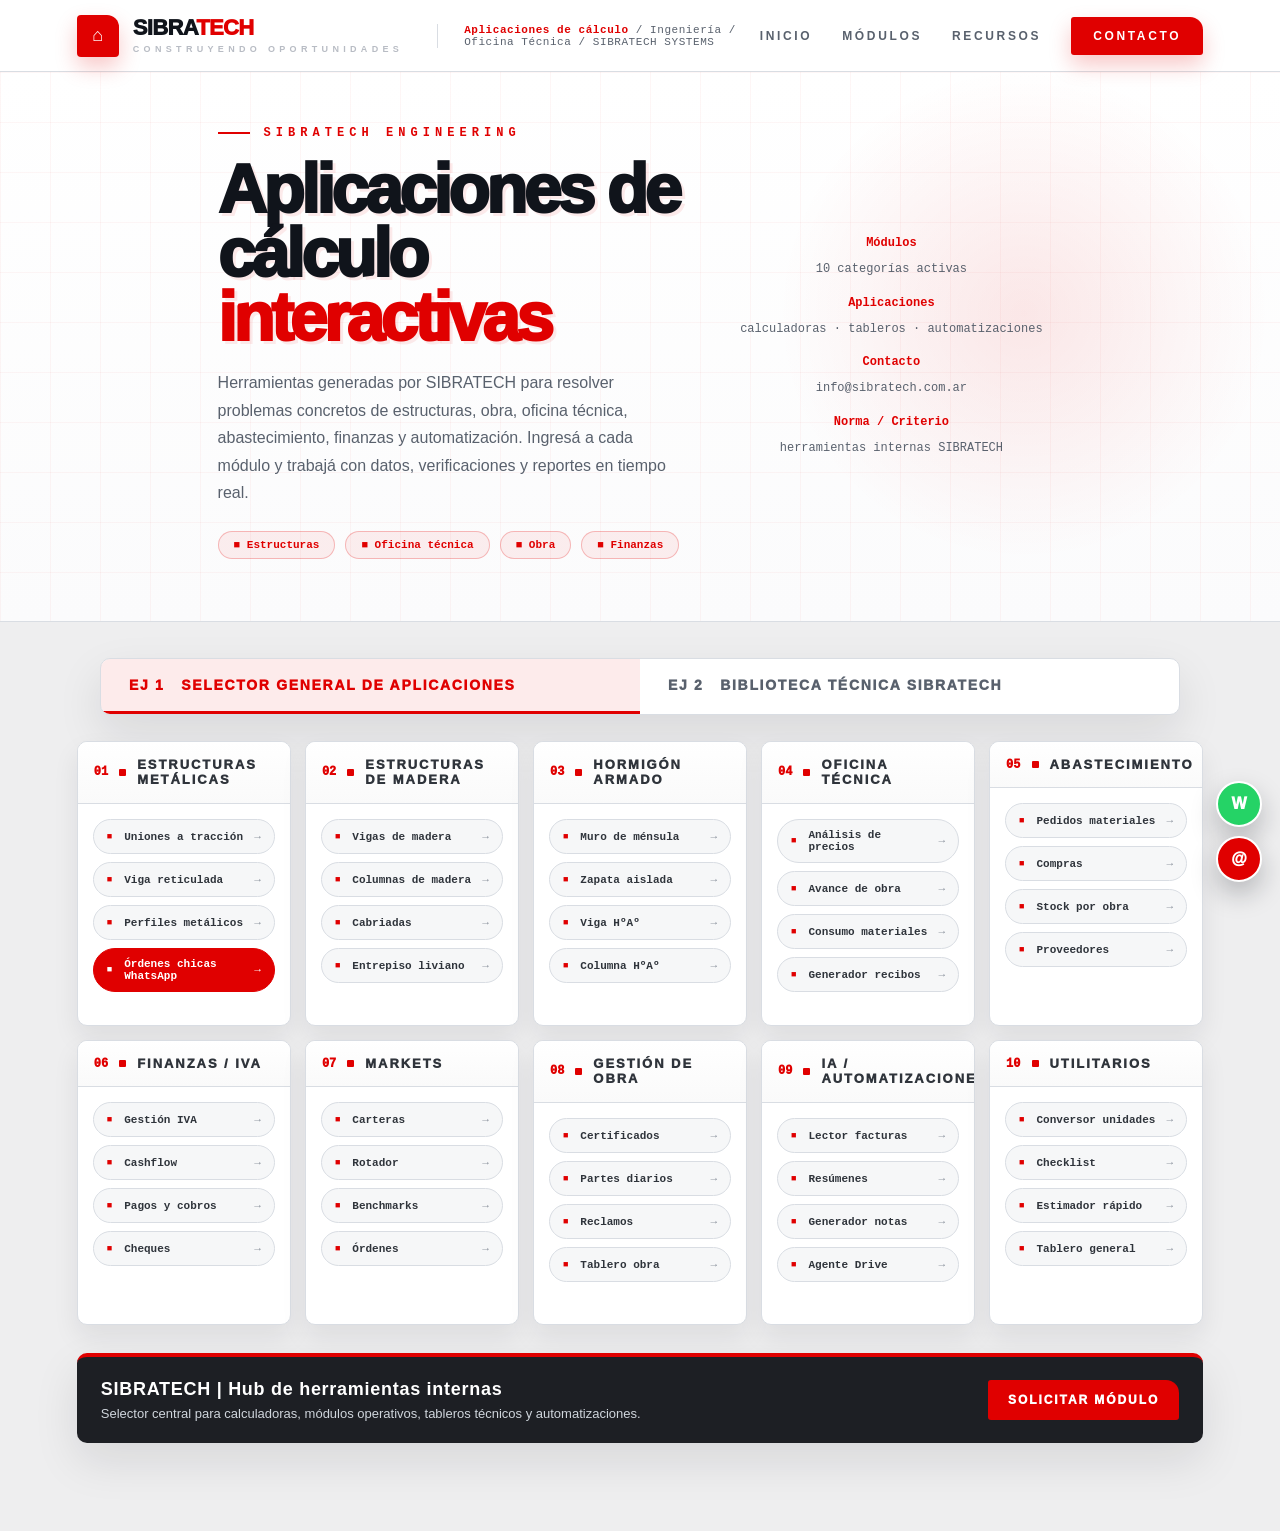
==== commit 942c5c66: "Update index.html" ====
--- a/ejercicios/index.html
+++ b/ejercicios/index.html
@@ -1,1761 +1,610 @@
 <!DOCTYPE html>
 <html lang="es">
 <head>
-<meta charset="UTF-8">
-<meta name="viewport" content="width=device-width, initial-scale=1.0">
-<title>Ejercicios de Clase — CIRSOC 301 · Sibratech Group × UNNE</title>
-<link href="https://fonts.googleapis.com/css2?family=Montserrat:wght@300;400;600;700;800;900&family=Raleway:wght@300;400;500;600&family=IBM+Plex+Mono:wght@400;500;700&display=swap" rel="stylesheet">
-<style>
-/* ══════════════════════════════════════════
-   RESET & VARIABLES SIBRATECH
-══════════════════════════════════════════ */
-*,*::before,*::after{box-sizing:border-box;margin:0;padding:0}
-:root{
-  --red:#E10600;
-  --red-dark:#b50500;
-  --red-dim:rgba(225,6,0,0.08);
-  --white:#ffffff;
-  --bg:#f0f0f0;
-  --bg2:#f7f7f7;
-  --bg3:#efefef;
-  --text:#1a1a1a;
-  --muted:#666;
-  --muted2:#999;
-  --border:rgba(0,0,0,0.08);
-  --border2:rgba(225,6,0,0.18);
-  --green:#1a9e47;
-  --green-dim:rgba(26,158,71,0.1);
-  --yellow:#c97d00;
-  --yellow-dim:rgba(201,125,0,0.1);
-  --mono:'IBM Plex Mono',monospace;
-  --sans:'Raleway',sans-serif;
-  --title:'Montserrat',sans-serif;
-  --radius:6px;
-  --radius2:10px;
-  --shadow:0 2px 16px rgba(0,0,0,0.07);
-  --shadow2:0 8px 40px rgba(225,6,0,0.10);
-}
-html{scroll-behavior:smooth}
-body{font-family:var(--sans);background:var(--bg);color:var(--text);min-height:100vh;line-height:1.6;overflow-x:hidden}
-::-webkit-scrollbar{width:4px}
-::-webkit-scrollbar-track{background:var(--bg)}
-::-webkit-scrollbar-thumb{background:var(--red)}
-
-/* ══════════════════════════════════════════
-   NAV — exacto estilo Sibratech
-══════════════════════════════════════════ */
-nav{
-  position:fixed;top:0;left:0;right:0;z-index:999;
-  display:flex;align-items:center;justify-content:space-between;
-  padding:0.8rem 5%;
-  background:rgba(255,255,255,0.97);
-  border-bottom:1px solid rgba(225,6,0,0.12);
-  box-shadow:0 2px 20px rgba(0,0,0,0.07);
-  transition:padding 0.3s;
-}
-.nav-left{display:flex;align-items:center;gap:1.5rem}
-.nav-logo{display:flex;align-items:center;gap:10px;text-decoration:none}
-.nav-wordmark{display:flex;flex-direction:column}
-.nav-wordmark .brand{font-family:var(--title);font-weight:900;font-size:1.15rem;color:#1a1a1a;letter-spacing:-0.5px}
-.nav-wordmark .brand span{color:var(--red)}
-.nav-wordmark .sub{font-size:0.46rem;letter-spacing:4px;text-transform:uppercase;color:var(--muted2);margin-top:-1px}
-.nav-breadcrumb{
-  font-family:var(--mono);font-size:0.58rem;
-  color:var(--muted2);letter-spacing:0.05em;
-  display:flex;align-items:center;gap:6px;
-  padding-left:1.2rem;border-left:1px solid var(--border);
-}
-.nav-breadcrumb span{color:var(--red)}
-.nav-links{display:flex;gap:1.5rem;list-style:none}
-.nav-links a{color:#444;text-decoration:none;font-size:0.68rem;letter-spacing:2px;text-transform:uppercase;font-weight:600;transition:color 0.3s}
-.nav-links a:hover{color:var(--red)}
-.nav-cta{
-  background:var(--red);color:#fff;border:none;
-  padding:0.5rem 1.2rem;
-  font-family:var(--title);font-weight:700;font-size:0.65rem;letter-spacing:2px;text-transform:uppercase;
-  cursor:pointer;transition:background 0.3s;
-  clip-path:polygon(0 0,calc(100% - 8px) 0,100% 8px,100% 100%,8px 100%,0 calc(100% - 8px));
-}
-.nav-cta:hover{background:var(--red-dark)}
-
-/* ══════════════════════════════════════════
-   HERO
-══════════════════════════════════════════ */
-.hero{
-  margin-top:64px;
-  padding:3.5rem 5% 2.5rem;
-  background:#fff;
-  border-bottom:1px solid var(--border);
-  position:relative;overflow:hidden;
-}
-.hero-bg{
-  position:absolute;inset:0;
-  background-image:linear-gradient(rgba(225,6,0,0.04) 1px,transparent 1px),
-    linear-gradient(90deg,rgba(225,6,0,0.04) 1px,transparent 1px);
-  background-size:48px 48px;
-  pointer-events:none;
-}
-.hero-glow{
-  position:absolute;right:-5%;top:50%;transform:translateY(-50%);
-  width:40%;height:80%;
-  background:radial-gradient(ellipse,rgba(225,6,0,0.07) 0%,transparent 70%);
-  pointer-events:none;
-}
-.hero-inner{position:relative;z-index:2;max-width:1200px;margin:0 auto;display:grid;grid-template-columns:1fr auto;gap:2rem;align-items:center}
-.eyebrow{display:flex;align-items:center;gap:10px;font-size:0.62rem;letter-spacing:5px;text-transform:uppercase;color:var(--red);font-weight:700;margin-bottom:1rem}
-.eyebrow::before{content:'';display:inline-block;width:28px;height:1px;background:var(--red)}
-.hero-title{font-family:var(--title);font-size:clamp(1.8rem,3vw,2.8rem);font-weight:900;line-height:1.1;letter-spacing:-1px;color:#1a1a1a}
-.hero-title span{color:var(--red)}
-.hero-sub{margin-top:0.75rem;font-size:0.85rem;color:var(--muted);max-width:520px;line-height:1.8}
-.hero-pills{display:flex;gap:8px;flex-wrap:wrap;margin-top:1.2rem}
-.pill{
-  display:inline-flex;align-items:center;gap:5px;
-  padding:5px 12px;border-radius:20px;
-  font-family:var(--mono);font-size:0.6rem;font-weight:700;letter-spacing:0.05em;
-  border:1px solid var(--border2);color:var(--red);background:var(--red-dim);
-}
-.hero-meta{text-align:right;font-family:var(--mono);font-size:0.6rem;color:var(--muted2);line-height:2.2}
-.hero-meta strong{color:var(--red);font-weight:500;display:block}
-
-/* ══════════════════════════════════════════
-   TABS
-══════════════════════════════════════════ */
-.tabs-wrap{
-  max-width:1200px;margin:0 auto;padding:2rem 5% 0;
-  position:sticky;top:64px;z-index:90;
-}
-.tabs{
-  display:flex;gap:0;
-  background:#fff;
-  border:1px solid var(--border);
-  border-radius:var(--radius2) var(--radius2) 0 0;
-  overflow:hidden;
-  box-shadow:var(--shadow);
-}
-.tab-btn{
-  flex:1;padding:1rem 1.5rem;
-  border:none;background:transparent;
-  cursor:pointer;
-  display:flex;align-items:center;justify-content:center;gap:10px;
-  font-family:var(--title);font-weight:700;font-size:0.72rem;letter-spacing:1.5px;text-transform:uppercase;
-  color:var(--muted);
-  border-bottom:3px solid transparent;
-  transition:all 0.25s;
-  position:relative;
-}
-.tab-btn:not(:last-child){border-right:1px solid var(--border)}
-.tab-btn .tab-num{
-  font-family:var(--mono);font-size:0.6rem;
-  background:var(--bg3);color:var(--muted2);
-  padding:2px 7px;border-radius:10px;
-  transition:all 0.25s;
-}
-.tab-btn:hover{color:var(--red);background:var(--red-dim)}
-.tab-btn.active{
-  color:var(--red);background:var(--red-dim);
-  border-bottom-color:var(--red);
-}
-.tab-btn.active .tab-num{background:var(--red);color:#fff}
-
-/* ══════════════════════════════════════════
-   CONTENIDO TABS
-══════════════════════════════════════════ */
-.tabs-content{max-width:1200px;margin:0 auto;padding:0 5% 4rem}
-.tab-panel{display:none}
-.tab-panel.active{display:block}
-
-/* ══════════════════════════════════════════
-   SECCIÓN INTERNA — subtabs de variante
-══════════════════════════════════════════ */
-.sub-tabs{
-  display:flex;gap:6px;padding:1.5rem 0 0;
-  flex-wrap:wrap;
-}
-.sub-btn{
-  padding:7px 18px;border:1px solid var(--border);border-radius:20px;
-  background:#fff;color:var(--muted);
-  font-family:var(--mono);font-size:0.65rem;font-weight:700;letter-spacing:0.05em;
-  cursor:pointer;transition:all 0.2s;
-}
-.sub-btn:hover{border-color:var(--red);color:var(--red)}
-.sub-btn.active{background:var(--red);color:#fff;border-color:var(--red)}
-
-.sub-panel{display:none;padding-top:1.5rem}
-.sub-panel.active{display:block}
-
-/* ══════════════════════════════════════════
-   PANEL CARD
-══════════════════════════════════════════ */
-.panel{
-  background:#fff;
-  border:1px solid var(--border);
-  border-radius:var(--radius2);
-  overflow:hidden;
-  box-shadow:var(--shadow);
-  margin-bottom:1.25rem;
-}
-.panel-head{
-  padding:0.75rem 1.25rem;
-  border-bottom:1px solid var(--border);
-  display:flex;align-items:center;justify-content:space-between;
-  background:var(--bg2);
-}
-.panel-head h3{
-  font-family:var(--mono);font-size:0.65rem;font-weight:700;
-  letter-spacing:0.12em;text-transform:uppercase;color:var(--muted);
-  display:flex;align-items:center;gap:8px;
-}
-.panel-head h3 .ph-accent{color:var(--red)}
-.panel-body{padding:1.25rem}
-
-/* ══════════════════════════════════════════
-   LAYOUT CALC
-══════════════════════════════════════════ */
-.calc-grid{
-  display:grid;grid-template-columns:340px 1fr;gap:1.25rem;align-items:start;
-}
-.right-stack{display:flex;flex-direction:column;gap:1.25rem}
-
-/* ══════════════════════════════════════════
-   FORM CONTROLS
-══════════════════════════════════════════ */
-.field{margin-bottom:1rem}
-.field:last-child{margin-bottom:0}
-.field label{
-  display:block;font-family:var(--mono);font-size:0.6rem;font-weight:700;
-  letter-spacing:0.1em;text-transform:uppercase;color:var(--muted2);margin-bottom:5px;
-}
-.field select,.field input[type=number],.field input[type=text]{
-  width:100%;padding:8px 11px;
-  background:#fff;border:1px solid rgba(0,0,0,0.14);
-  border-radius:var(--radius);color:var(--text);
-  font-family:var(--mono);font-size:0.8rem;
-  outline:none;transition:border-color 0.2s;appearance:none;
-}
-.field select:focus,.field input:focus{border-color:var(--red)}
-.field-row{display:grid;grid-template-columns:1fr 1fr;gap:0.75rem}
-.field-note{font-size:0.58rem;color:var(--muted2);margin-top:3px;font-family:var(--mono)}
-.tog-row{display:flex;gap:6px;margin-top:4px}
-.tog{
-  flex:1;padding:7px;border:1px solid rgba(0,0,0,0.14);border-radius:var(--radius);
-  background:#fff;color:var(--muted);font-family:var(--mono);font-size:0.62rem;
-  font-weight:700;letter-spacing:0.05em;cursor:pointer;text-align:center;
-  transition:all 0.2s;text-transform:uppercase;
-}
-.tog.active{background:var(--red-dim);border-color:var(--red);color:var(--red)}
-
-/* ══════════════════════════════════════════
-   KPI STRIP
-══════════════════════════════════════════ */
-.kpi-strip{
-  display:grid;grid-template-columns:repeat(4,1fr);
-  gap:1px;background:var(--border);border-radius:var(--radius2);overflow:hidden;
-}
-.kpi{background:#fff;padding:0.9rem 1rem}
-.kpi-lbl{font-family:var(--mono);font-size:0.55rem;font-weight:700;letter-spacing:0.1em;text-transform:uppercase;color:var(--muted2);margin-bottom:3px}
-.kpi-val{font-family:var(--mono);font-size:1.3rem;font-weight:700;color:var(--text);line-height:1}
-.kpi-unit{font-size:0.58rem;color:var(--muted2);margin-top:2px;font-family:var(--mono)}
-
-/* ══════════════════════════════════════════
-   VERIFICACIONES
-══════════════════════════════════════════ */
-.checks{display:flex;flex-direction:column;gap:1px}
-.chk{
-  background:#fff;padding:0.7rem 1.1rem;
-  display:flex;align-items:center;justify-content:space-between;gap:1rem;
-  border-left:3px solid var(--border);
-  transition:border-color 0.2s;
-}
-.chk.ok{border-left-color:var(--green)}
-.chk.fail{border-left-color:var(--red)}
-.chk.na{border-left-color:var(--border);opacity:.55}
-.chk-left{flex:1}
-.chk-name{font-size:0.8rem;font-weight:600;color:var(--text)}
-.chk-detail{font-family:var(--mono);font-size:0.6rem;color:var(--muted);margin-top:1px}
-.badge{
-  font-family:var(--mono);font-size:0.6rem;font-weight:700;letter-spacing:0.05em;
-  padding:3px 9px;border-radius:20px;white-space:nowrap;flex-shrink:0;
-}
-.badge.ok{background:var(--green-dim);color:var(--green);border:1px solid rgba(26,158,71,0.25)}
-.badge.fail{background:rgba(225,6,0,0.08);color:var(--red);border:1px solid rgba(225,6,0,0.25)}
-.badge.na{background:var(--bg3);color:var(--muted2);border:1px solid var(--border)}
-
-/* ══════════════════════════════════════════
-   CATÁLOGO IMG
-══════════════════════════════════════════ */
-.cat-img-wrap{
-  border:1px solid var(--border);border-radius:var(--radius);overflow:hidden;
-  margin-bottom:0.75rem;cursor:zoom-in;position:relative;
-}
-.cat-img-wrap img{width:100%;display:block;transition:transform 0.4s}
-.cat-img-wrap:hover img{transform:scale(1.02)}
-.cat-img-wrap::after{
-  content:'⤢ Ampliar tabla';position:absolute;bottom:0;left:0;right:0;
-  background:rgba(26,26,26,0.6);color:#fff;font-family:var(--mono);font-size:0.58rem;
-  text-align:center;padding:4px;opacity:0;transition:opacity 0.3s;
-}
-.cat-img-wrap:hover::after{opacity:1}
-
-/* ══════════════════════════════════════════
-   DIST CHIPS
-══════════════════════════════════════════ */
-.dist-row{display:flex;gap:6px;flex-wrap:wrap;padding:0.75rem 1.1rem;border-top:1px solid var(--border)}
-.chip{font-family:var(--mono);font-size:0.58rem;padding:3px 8px;border-radius:4px}
-.chip.ok{background:var(--green-dim);color:var(--green)}
-.chip.fail{background:rgba(225,6,0,0.08);color:var(--red)}
-.chip.info{background:var(--yellow-dim);color:var(--yellow)}
-
-/* ══════════════════════════════════════════
-   CANVAS
-══════════════════════════════════════════ */
-.canvas-wrap{
-  border:1px solid var(--border);border-radius:var(--radius);
-  background:var(--bg2);overflow:hidden;position:relative;
-}
-canvas{display:block;width:100%}
-.canvas-lbl{
-  position:absolute;bottom:5px;right:8px;
-  font-family:var(--mono);font-size:0.55rem;color:var(--muted2);
-}
-
-/* ══════════════════════════════════════════
-   TABLA RESUMEN
-══════════════════════════════════════════ */
-.res-table{width:100%;border-collapse:collapse;font-size:0.75rem}
-.res-table th{
-  font-family:var(--mono);font-size:0.57rem;font-weight:700;letter-spacing:0.08em;
-  text-transform:uppercase;color:var(--muted2);padding:7px 12px;
-  border-bottom:1px solid var(--border);text-align:left;background:var(--bg2);
-}
-.res-table td{padding:8px 12px;border-bottom:1px solid var(--border);color:var(--muted);font-family:var(--mono);font-size:0.7rem}
-.res-table td:first-child{color:var(--text);font-weight:600}
-.res-table tr:last-child td{border-bottom:none}
-
-/* ══════════════════════════════════════════
-   VIGA — tab 2
-══════════════════════════════════════════ */
-.viga-grid{display:grid;grid-template-columns:320px 1fr;gap:1.25rem;align-items:start}
-.formula-box{
-  background:var(--bg2);border:1px solid var(--border);border-radius:var(--radius);
-  padding:0.9rem 1.1rem;margin-bottom:0.9rem;
-}
-.formula-box .f-label{font-family:var(--mono);font-size:0.58rem;font-weight:700;letter-spacing:0.1em;text-transform:uppercase;color:var(--muted2);margin-bottom:6px}
-.formula-box .f-expr{font-family:var(--mono);font-size:0.82rem;color:var(--text);line-height:1.6}
-.formula-box .f-result{margin-top:6px;font-family:var(--mono);font-size:0.95rem;font-weight:700}
-.f-ok{color:var(--green)}
-.f-fail{color:var(--red)}
-.f-neutral{color:var(--text)}
-
-.diag-svg-wrap{background:#fff;border:1px solid var(--border);border-radius:var(--radius);padding:1.25rem;margin-bottom:1rem}
-.diag-svg-wrap svg{width:100%;height:auto}
-
-/* ══════════════════════════════════════════
-   LIGHTBOX
-══════════════════════════════════════════ */
-.lb{display:none;position:fixed;inset:0;z-index:2000;background:rgba(0,0,0,0.88);align-items:center;justify-content:center;cursor:zoom-out}
-.lb.open{display:flex}
-.lb img{max-width:90vw;max-height:90vh;border-radius:var(--radius2)}
-
-/* ══════════════════════════════════════════
-   FOOTER
-══════════════════════════════════════════ */
-footer{
-  border-top:1px solid var(--border);background:#fff;
-  padding:1.5rem 5%;display:flex;justify-content:space-between;align-items:center;
-}
-.foot-left{font-family:var(--mono);font-size:0.58rem;color:var(--muted2);line-height:2}
-.foot-right{font-family:var(--mono);font-size:0.58rem;color:var(--muted2);text-align:right}
-.foot-logo{font-family:var(--title);font-weight:900;font-size:0.9rem;color:#1a1a1a}
-.foot-logo span{color:var(--red)}
-
-/* RESPONSIVE */
-@media(max-width:900px){
-  .calc-grid,.viga-grid{grid-template-columns:1fr}
-  .kpi-strip{grid-template-columns:repeat(2,1fr)}
-  .hero-inner{grid-template-columns:1fr}
-  .hero-meta{text-align:left}
-  .tab-btn{padding:0.75rem 0.5rem;font-size:0.6rem}
-}
-
-/* ══════════════════════════════════════════
-   BUL INFO BOX — estilo calculadora
-══════════════════════════════════════════ */
-.bul-info-grid{
-  display:grid;grid-template-columns:repeat(3,1fr);
-  gap:0;border-bottom:1px solid var(--border);
-}
-.bul-info-cell{
-  padding:1rem 1.1rem;
-  border-right:1px solid var(--border);
-}
-.bul-info-cell:last-child{border-right:none}
-.bul-info-lbl{
-  font-family:var(--mono);font-size:0.55rem;font-weight:700;
-  letter-spacing:0.08em;text-transform:uppercase;color:var(--muted2);
-  margin-bottom:6px;line-height:1.4;
-}
-.bul-info-val{
-  font-family:var(--mono);font-size:1.4rem;font-weight:700;
-  color:var(--text);line-height:1;
-}
-.bul-info-unit{
-  font-family:var(--mono);font-size:0.58rem;color:var(--muted2);
-  margin-top:3px;
-}
-.bul-req-box{
-  padding:1.2rem 1.4rem;
-  background:var(--red-dim);
-  border-top:1px solid rgba(225,6,0,0.12);
-}
-.bul-req-label{
-  font-family:var(--mono);font-size:0.55rem;font-weight:700;
-  letter-spacing:0.1em;text-transform:uppercase;color:var(--muted2);
-  margin-bottom:6px;
-}
-.bul-req-val{
-  font-family:var(--title);font-size:2rem;font-weight:900;
-  color:var(--red);line-height:1;margin-bottom:5px;
-}
-.bul-req-sub{
-  font-family:var(--mono);font-size:0.65rem;color:var(--muted);
-  line-height:1.5;
-}
-</style>
+  <meta charset="UTF-8" />
+  <meta name="viewport" content="width=device-width, initial-scale=1.0" />
+  <title>SIBRATECH | Aplicaciones de Cálculo</title>
+  <style>
+    :root {
+      --red: #e00000;
+      --red-dark: #b80000;
+      --red-soft: rgba(224, 0, 0, .08);
+      --ink: #10141b;
+      --dark: #1d1f24;
+      --gray-900: #2f343b;
+      --gray-700: #59616d;
+      --gray-500: #8b929d;
+      --gray-300: #d9dde3;
+      --gray-200: #eceff2;
+      --gray-100: #f6f7f8;
+      --white: #ffffff;
+      --shadow: 0 18px 45px rgba(20, 24, 32, .10);
+      --mono: "Courier New", Courier, monospace;
+    }
+
+    * { box-sizing: border-box; }
+
+    body {
+      margin: 0;
+      min-height: 100vh;
+      font-family: Arial, Helvetica, sans-serif;
+      background: #eeeeef;
+      color: var(--ink);
+    }
+
+    .topbar {
+      height: 72px;
+      background: rgba(255,255,255,.96);
+      border-bottom: 1px solid var(--gray-300);
+      display: flex;
+      align-items: center;
+      justify-content: space-between;
+      padding: 0 6vw;
+      position: sticky;
+      top: 0;
+      z-index: 50;
+      backdrop-filter: blur(12px);
+    }
+
+    .brand {
+      display: flex;
+      align-items: center;
+      gap: 14px;
+    }
+
+    .brand-mark {
+      width: 42px;
+      height: 42px;
+      background: var(--red);
+      border-radius: 4px 12px 4px 4px;
+      display: grid;
+      place-items: center;
+      color: #fff;
+      font-weight: 900;
+      font-size: 18px;
+      box-shadow: 0 10px 22px rgba(224,0,0,.22);
+    }
+
+    .brand-title h1 {
+      margin: 0;
+      font-size: 22px;
+      letter-spacing: -.03em;
+      font-weight: 950;
+      line-height: 1;
+    }
+
+    .brand-title h1 span { color: var(--red); }
+
+    .brand-title p {
+      margin: 5px 0 0;
+      color: #b8bcc4;
+      font-size: 9px;
+      letter-spacing: .48em;
+      text-transform: uppercase;
+      font-weight: 800;
+    }
+
+    .breadcrumb {
+      flex: 1;
+      margin-left: 34px;
+      padding-left: 26px;
+      border-left: 1px solid var(--gray-300);
+      font-family: var(--mono);
+      font-size: 11px;
+      color: var(--gray-700);
+      letter-spacing: .05em;
+    }
+
+    .breadcrumb b { color: var(--red); }
+
+    .nav {
+      display: flex;
+      align-items: center;
+      gap: 30px;
+    }
+
+    .nav a {
+      text-decoration: none;
+      color: var(--gray-700);
+      font-size: 12px;
+      font-weight: 900;
+      letter-spacing: .22em;
+      text-transform: uppercase;
+    }
+
+    .nav .contact {
+      background: var(--red);
+      color: #fff;
+      padding: 12px 22px;
+      border-radius: 3px 13px 3px 3px;
+      box-shadow: 0 10px 22px rgba(224,0,0,.22);
+    }
+
+    .hero {
+      min-height: 380px;
+      background:
+        linear-gradient(rgba(224,0,0,.035) 1px, transparent 1px),
+        linear-gradient(90deg, rgba(224,0,0,.035) 1px, transparent 1px),
+        radial-gradient(circle at 80% 44%, rgba(224,0,0,.09), transparent 23%),
+        linear-gradient(180deg, #ffffff 0%, #fbfbfc 100%);
+      background-size: 50px 50px, 50px 50px, auto, auto;
+      border-bottom: 1px solid var(--gray-300);
+      display: grid;
+      grid-template-columns: 1.15fr .85fr;
+      gap: 40px;
+      align-items: center;
+      padding: 54px 17vw 62px;
+    }
+
+    .eyebrow {
+      display: flex;
+      align-items: center;
+      gap: 14px;
+      color: var(--red);
+      font-family: var(--mono);
+      font-size: 12px;
+      font-weight: 900;
+      letter-spacing: .42em;
+      text-transform: uppercase;
+      margin-bottom: 18px;
+    }
+
+    .eyebrow::before {
+      content: "";
+      width: 32px;
+      height: 2px;
+      background: var(--red);
+    }
+
+    .hero h2 {
+      margin: 0;
+      color: var(--ink);
+      font-size: clamp(42px, 5.3vw, 76px);
+      line-height: .94;
+      letter-spacing: -.055em;
+      font-weight: 950;
+      max-width: 780px;
+      text-shadow: 3px 3px 0 rgba(224,0,0,.08);
+    }
+
+    .hero h2 span { color: var(--red); display: block; }
+
+    .hero p {
+      margin: 20px 0 0;
+      max-width: 660px;
+      color: var(--gray-700);
+      font-size: 16px;
+      line-height: 1.72;
+    }
+
+    .chips {
+      display: flex;
+      flex-wrap: wrap;
+      gap: 10px;
+      margin-top: 24px;
+    }
+
+    .chip {
+      border: 1px solid rgba(224,0,0,.24);
+      background: rgba(224,0,0,.06);
+      color: var(--red);
+      border-radius: 999px;
+      padding: 7px 15px;
+      font-family: var(--mono);
+      font-size: 11px;
+      font-weight: 900;
+    }
+
+    .hero-side {
+      justify-self: end;
+      width: min(360px, 100%);
+      font-family: var(--mono);
+      font-size: 12px;
+      text-align: center;
+      color: var(--gray-700);
+      line-height: 2.15;
+    }
+
+    .hero-side b {
+      display: block;
+      color: var(--red);
+      font-size: 12px;
+      margin-top: 8px;
+    }
+
+    main {
+      padding: 38px 6vw 88px;
+    }
+
+    .tabs {
+      max-width: 1080px;
+      margin: -2px auto 26px;
+      display: grid;
+      grid-template-columns: 1fr 1fr;
+      background: #fff;
+      border: 1px solid var(--gray-300);
+      border-radius: 10px;
+      box-shadow: var(--shadow);
+      overflow: hidden;
+    }
+
+    .tab {
+      padding: 18px 28px;
+      color: var(--gray-700);
+      font-size: 14px;
+      font-weight: 950;
+      letter-spacing: .12em;
+      text-transform: uppercase;
+      border-bottom: 3px solid transparent;
+    }
+
+    .tab.active {
+      color: var(--red);
+      background: var(--red-soft);
+      border-bottom-color: var(--red);
+    }
+
+    .selector-grid {
+      max-width: 1320px;
+      margin: 0 auto;
+      display: grid;
+      grid-template-columns: repeat(5, minmax(185px, 1fr));
+      gap: 14px;
+    }
+
+    .module {
+      background: #fff;
+      border: 1px solid var(--gray-300);
+      border-radius: 10px;
+      box-shadow: 0 12px 26px rgba(20,24,32,.08);
+      overflow: hidden;
+      min-height: 285px;
+      display: flex;
+      flex-direction: column;
+    }
+
+    .module-head {
+      padding: 15px 16px;
+      border-bottom: 1px solid var(--gray-300);
+      background: linear-gradient(180deg, #fff, #fafafa);
+      display: flex;
+      align-items: center;
+      gap: 11px;
+    }
+
+    .num {
+      font-family: var(--mono);
+      color: var(--red);
+      font-weight: 950;
+      font-size: 12px;
+    }
+
+    .dot {
+      width: 7px;
+      height: 7px;
+      background: var(--red);
+      border-radius: 1px;
+      flex: 0 0 auto;
+    }
+
+    .module h3 {
+      margin: 0;
+      color: var(--gray-900);
+      font-size: 13px;
+      line-height: 1.2;
+      letter-spacing: .15em;
+      text-transform: uppercase;
+      font-weight: 950;
+    }
+
+    .module-body {
+      padding: 15px;
+      display: flex;
+      flex-direction: column;
+      gap: 8px;
+      flex: 1;
+    }
+
+    .app-btn {
+      min-height: 35px;
+      display: flex;
+      align-items: center;
+      justify-content: space-between;
+      gap: 10px;
+      text-decoration: none;
+      color: var(--gray-900);
+      background: var(--gray-100);
+      border: 1px solid var(--gray-300);
+      border-radius: 999px;
+      padding: 9px 13px;
+      font-family: var(--mono);
+      font-size: 11px;
+      font-weight: 900;
+      transition: .18s ease;
+    }
+
+    .app-btn::before {
+      content: "■";
+      color: var(--red);
+      font-size: 9px;
+      margin-right: 2px;
+    }
+
+    .app-btn span {
+      margin-left: auto;
+      color: var(--gray-500);
+    }
+
+    .app-btn:hover {
+      background: var(--red);
+      border-color: var(--red);
+      color: #fff;
+      transform: translateX(3px);
+      box-shadow: 0 12px 20px rgba(224,0,0,.16);
+    }
+
+    .app-btn:hover::before,
+    .app-btn:hover span { color: #fff; }
+
+    .app-btn.featured {
+      background: var(--red);
+      color: #fff;
+      border-color: var(--red);
+    }
+
+    .app-btn.featured::before,
+    .app-btn.featured span { color: #fff; }
+
+    .footer-strip {
+      max-width: 1320px;
+      margin: 28px auto 0;
+      background: var(--dark);
+      color: #fff;
+      border-radius: 10px;
+      box-shadow: var(--shadow);
+      padding: 22px 24px;
+      display: flex;
+      align-items: center;
+      justify-content: space-between;
+      gap: 20px;
+      border-top: 4px solid var(--red);
+    }
+
+    .footer-strip strong {
+      font-size: 18px;
+      letter-spacing: .04em;
+    }
+
+    .footer-strip p {
+      margin: 6px 0 0;
+      color: #cfd5dc;
+      font-size: 13px;
+    }
+
+    .footer-strip a {
+      text-decoration: none;
+      background: var(--red);
+      color: #fff;
+      border-radius: 3px 13px 3px 3px;
+      padding: 13px 20px;
+      font-size: 12px;
+      font-weight: 950;
+      letter-spacing: .16em;
+      text-transform: uppercase;
+      white-space: nowrap;
+    }
+
+    .floating {
+      position: fixed;
+      right: 18px;
+      bottom: 18px;
+      display: grid;
+      gap: 9px;
+      z-index: 60;
+    }
+
+    .floating a {
+      width: 46px;
+      height: 46px;
+      border-radius: 999px;
+      display: grid;
+      place-items: center;
+      text-decoration: none;
+      color: #fff;
+      font-weight: 950;
+      box-shadow: 0 12px 26px rgba(20,24,32,.25);
+      border: 2px solid #fff;
+    }
+
+    .wsp { background: #25D366; }
+    .mail { background: var(--red); }
+
+    @media (max-width: 1200px) {
+      .hero { padding: 48px 8vw; grid-template-columns: 1fr; }
+      .hero-side { justify-self: start; text-align: left; }
+      .selector-grid { grid-template-columns: repeat(3, minmax(185px, 1fr)); }
+      .breadcrumb { display: none; }
+    }
+
+    @media (max-width: 780px) {
+      .topbar { height: auto; padding: 18px 5vw; flex-direction: column; align-items: flex-start; }
+      .nav { gap: 14px; flex-wrap: wrap; }
+      .hero { padding: 42px 5vw; }
+      .tabs { grid-template-columns: 1fr; }
+      .selector-grid { grid-template-columns: 1fr; }
+      .footer-strip { flex-direction: column; align-items: flex-start; }
+    }
+  </style>
 </head>
 <body>
-
-<!-- ══════ NAV ══════ -->
-<nav>
-  <div class="nav-left">
-    <a href="#" class="nav-logo">
-      <svg width="32" height="32" viewBox="0 0 100 100" fill="none">
-        <rect width="100" height="100" rx="8" fill="#E10600"/>
-        <path d="M20 75 L20 35 L50 20 L80 35 L80 75" stroke="white" stroke-width="7" stroke-linejoin="round" fill="none"/>
-        <path d="M35 75 L35 52 L65 52 L65 75" stroke="white" stroke-width="7" stroke-linejoin="round" fill="none"/>
-        <line x1="20" y1="35" x2="80" y2="35" stroke="white" stroke-width="4"/>
-      </svg>
-      <div class="nav-wordmark">
-        <div class="brand">SIBRA<span>TECH</span></div>
-        <div class="sub">Construyendo Oportunidades</div>
-      </div>
-    </a>
-    <div class="nav-breadcrumb">
-      <span>Facultad de Ingeniería</span> / UNNE / <span>CIRSOC 301</span>
-    </div>
-  </div>
-  <ul class="nav-links">
-    <li><a href="#">Inicio</a></li>
-    <li><a href="#">Cursos</a></li>
-    <li><a href="#">Recursos</a></li>
-  </ul>
-  <button class="nav-cta" onclick="#">Contacto</button>
-</nav>
-
-<!-- ══════ HERO ══════ -->
-<section class="hero">
-  <div class="hero-bg"></div>
-  <div class="hero-glow"></div>
-  <div class="hero-inner">
-    <div>
-      <div class="eyebrow">Facultad de Ingeniería · UNNE</div>
-      <h1 class="hero-title">Ejercicios de<br><span>Clase Interactivos</span></h1>
-      <p class="hero-sub">
-        Herramientas de cálculo para el curso de Estructuras de Acero basadas en
-        <strong>CIRSOC 301 — Estados Límites</strong>. Ingresá los datos y verificá
-        las condiciones en tiempo real.
-      </p>
-      <div class="hero-pills">
-        <span class="pill">■ Empalme a Tracción</span>
-        <span class="pill">■ Viga con Platabanda</span>
-        <span class="pill">■ Soldadura · Bulones</span>
+  <header class="topbar">
+    <div class="brand">
+      <div class="brand-mark">⌂</div>
+      <div class="brand-title">
+        <h1>SIBRA<span>TECH</span></h1>
+        <p>Construyendo oportunidades</p>
       </div>
     </div>
-    <div class="hero-meta">
-      <strong>Acero</strong> F.24 · F.26 · F.36
-      <strong>Bulones</strong> A307M · A325M · A490M
-      <strong>Soldadura</strong> FEXX = 480 MPa
-      <strong>Norma</strong> CIRSOC 301 — EL
-    </div>
-  </div>
-</section>
-
-<!-- ══════ TABS ══════ -->
-<div class="tabs-wrap">
-  <div class="tabs">
-    <button class="tab-btn active" onclick="switchTab('tab1',this)">
-      <span class="tab-num">EJ 1</span> Empalme a Tracción — Bulones y Soldadura
-    </button>
-    <button class="tab-btn" onclick="switchTab('tab2',this)">
-      <span class="tab-num">EJ 6</span> Viga con Platabanda de Refuerzo Soldada
-    </button>
-  </div>
-</div>
-
-<!-- ══════ CONTENIDO ══════ -->
-<div class="tabs-content">
-
-  <!-- ════════════════════════ TAB 1: EMPALME ════════════════════════ -->
-  <div id="tab1" class="tab-panel active">
-
-    <!-- Sub-tabs variante -->
-    <div class="sub-tabs">
-      <button class="sub-btn active" onclick="switchSub('s-bulon',this,'grp1')">■ Var A — Bulones comunes A307M</button>
-      <button class="sub-btn" onclick="switchSub('s-bar',this,'grp1')">◆ Var B — BAR Alta Resistencia A325M</button>
-      <button class="sub-btn" onclick="switchSub('s-sold',this,'grp1')">▲ Var C — Soldadura de filete</button>
-    </div>
-
-    <!-- ── VAR A: BULONES COMUNES ── -->
-    <div id="s-bulon" class="sub-panel active" data-group="grp1">
-      <div class="calc-grid">
-
-        <!-- INPUTS IZQUIERDA -->
-        <div>
-          <div class="panel">
-            <div class="panel-head"><h3><span class="ph-accent">01</span> · Datos generales</h3></div>
-            <div class="panel-body">
-              <div class="field"><label>Carga última Pu (kN)</label><input type="number" id="a-pu" value="250" min="1" max="5000"></div>
-              <div class="field"><label>Acero</label>
-                <select id="a-acero">
-                  <option value="235-370">F.24 — Fy=235 / Fu=370 MPa</option>
-                  <option value="250-400">F.26 — Fy=250 / Fu=400 MPa</option>
-                  <option value="345-450">F.36 — Fy=345 / Fu=450 MPa</option>
-                </select>
-              </div>
-            </div>
-          </div>
-
-          <div class="panel">
-            <div class="panel-head"><h3><span class="ph-accent">02</span> · Planchuela — Catálogo Acindar</h3></div>
-            <div class="panel-body">
-              <div class="cat-img-wrap" onclick="openLb()">
-                <img id="cat-img" src="/mnt/user-data/uploads/1778462621707_image.png" alt="Tabla Acindar">
-              </div>
-              <div class="field-row">
-                <div class="field"><label>Ancho b</label><select id="a-b"></select></div>
-                <div class="field"><label>Espesor t</label><select id="a-t"></select></div>
-              </div>
-              <div class="field-row">
-                <div class="field"><label>Ag adoptada</label><input type="text" id="a-ag" readonly style="color:var(--yellow);font-weight:700"></div>
-                <div class="field"><label>Ag mínima</label><input type="text" id="a-agmin" readonly></div>
-              </div>
-            </div>
-          </div>
-
-          <div class="panel">
-            <div class="panel-head"><h3><span class="ph-accent">03</span> · Bulones</h3></div>
-            <div class="panel-body">
-              <div class="field">
-                <label>Tipo de bulón</label>
-                <select id="a-tipo-bulon">
-                  <option value="A307M">A307M / ISO 4.6 — Fv = 140 MPa (corte)</option>
-                  <option value="A325M-corte">A325M — Fv = 330 MPa (corte sin hilos)</option>
-                  <option value="A490M-corte">A490M — Fv = 414 MPa (corte sin hilos)</option>
-                </select>
-              </div>
-              <div class="field-row">
-                <div class="field"><label>Diámetro nominal</label>
-                  <select id="a-dnom">
-                    <option value="12">M12 — 12 mm</option><option value="16" selected>M16 — 16 mm</option>
-                    <option value="20">M20 — 20 mm</option><option value="22">M22 — 22 mm</option>
-                    <option value="24">M24 — 24 mm</option><option value="27">M27 — 27 mm</option>
-                  </select>
-                </div>
-                <div class="field"><label>Tipo de agujero</label>
-                  <select id="a-agujero">
-                    <option value="2">Normal (+2 mm)</option>
-                    <option value="4">Agrandado (+4 mm)</option>
-                    <option value="6">Ranurado corto (+6 mm)</option>
-                  </select>
-                </div>
-              </div>
-              <!-- Caja roja cantidad mínima — integrada en el panel de inputs -->
-              <div class="bul-req-box" style="margin-top:1rem;border-radius:6px">
-                <div class="bul-req-label">CANTIDAD MÍNIMA POR CORTE DE BULÓN</div>
-                <div class="bul-req-val" id="a-knb-big">—</div>
-                <div class="bul-req-sub" id="a-knb-sub">—</div>
-              </div>
-            </div>
-          </div>
-
-          <div class="panel">
-            <div class="panel-head"><h3><span class="ph-accent">04</span> · Disposición</h3></div>
-            <div class="panel-body">
-              <div class="field-row">
-                <div class="field"><label>Filas</label>
-                  <select id="a-nf"><option value="1" selected>1</option><option value="2">2</option><option value="3">3</option></select>
-                </div>
-                <div class="field">
-                  <label>Columnas <span id="a-nc-sugg" style="color:var(--red);font-size:0.55rem;font-weight:700;margin-left:4px"></span></label>
-                  <select id="a-nc"></select>
-                </div>
-              </div>
-              <div class="field-row">
-                <div class="field"><label>Separación s (mm)</label><input type="number" id="a-s" value="50" min="30" max="300" step="5"></div>
-                <div class="field"><label>Dist. borde db (mm)</label><input type="number" id="a-db" value="25" min="15" max="100" step="5"></div>
-              </div>
-              <div class="field"><label>Organización</label>
-                <div class="tog-row">
-                  <div class="tog active" id="a-btn-rect" onclick="setOrgA('rectangular')">■ Cuadrícula</div>
-                  <div class="tog" id="a-btn-tresb" onclick="setOrgA('tresbolillo')">◆ Tresbolillo</div>
-                </div>
-              </div>
-            </div>
-            <div class="canvas-wrap">
-              <canvas id="a-canvas" width="680" height="190"></canvas>
-              <div class="canvas-lbl">Vista en planta — cubrejunta</div>
-            </div>
-            <div class="dist-row" id="a-dist"></div>
-          </div>
-        </div>
-
-        <!-- RESULTADOS DERECHA -->
-        <div class="right-stack">
-          <!-- INFO BOX BULÓN — Ab, Rb, dag -->
-          <div class="panel">
-            <div class="panel-head"><h3><span class="ph-accent">■</span> · Parámetros del bulón calculados</h3></div>
-            <div class="bul-info-grid">
-              <div class="bul-info-cell">
-                <div class="bul-info-lbl">Ab — Área neta</div>
-                <div class="bul-info-val" id="a-kab">—</div>
-                <div class="bul-info-unit">cm²</div>
-              </div>
-              <div class="bul-info-cell">
-                <div class="bul-info-lbl">Rb unit. — doble corte</div>
-                <div class="bul-info-val" id="a-krb">—</div>
-                <div class="bul-info-unit">kN / bulón</div>
-              </div>
-              <div class="bul-info-cell">
-                <div class="bul-info-lbl">dag / dcalc</div>
-                <div class="bul-info-val" id="a-kdag">—</div>
-                <div class="bul-info-unit">mm</div>
-              </div>
-            </div>
-          </div>
-
-          <div class="panel">
-            <div class="panel-head"><h3>Verificaciones CIRSOC 301</h3></div>
-            <div class="checks" style="padding:0">
-              <div class="chk na" id="a-c1"><div class="chk-left"><div class="chk-name">Fluencia — sección bruta</div><div class="chk-detail" id="a-d1">—</div></div><span class="badge na" id="a-b1">—</span></div>
-              <div class="chk na" id="a-c2"><div class="chk-left"><div class="chk-name">Rotura — sección neta</div><div class="chk-detail" id="a-d2">—</div></div><span class="badge na" id="a-b2">—</span></div>
-              <div class="chk na" id="a-c3"><div class="chk-left"><div class="chk-name">Aplastamiento (chapa)</div><div class="chk-detail" id="a-d3">—</div></div><span class="badge na" id="a-b3">—</span></div>
-              <div class="chk na" id="a-c4"><div class="chk-left"><div class="chk-name">Bloque de corte</div><div class="chk-detail" id="a-d4">—</div></div><span class="badge na" id="a-b4">—</span></div>
-            </div>
-          </div>
-
-          <div class="panel">
-            <div class="panel-head"><h3>Resumen de material</h3></div>
-            <table class="res-table"><thead><tr><th>Elemento</th><th>Sección</th><th>Long. CJ total</th><th>Peso unit.</th><th>Par CJ</th></tr></thead>
-            <tbody id="a-tbody"></tbody></table>
-          </div>
-
-          <div class="panel" id="a-diag-panel" style="display:none">
-            <div class="panel-head"><h3>Diagnóstico</h3></div>
-            <div class="panel-body"><div id="a-diag" style="font-size:0.82rem;line-height:1.8;color:var(--muted)"></div></div>
-          </div>
-        </div>
-      </div>
-    </div><!-- /s-bulon -->
-
-    <!-- ── VAR B: BAR A325M ── -->
-    <div id="s-bar" class="sub-panel" data-group="grp1">
-      <div class="calc-grid">
-        <div>
-          <div class="panel">
-            <div class="panel-head"><h3><span class="ph-accent">01</span> · Datos generales</h3></div>
-            <div class="panel-body">
-              <div class="field"><label>Carga última Pu (kN)</label><input type="number" id="b-pu" value="250" min="1" max="5000"></div>
-              <div class="field"><label>Acero</label>
-                <select id="b-acero">
-                  <option value="235-370">F.24 — Fy=235 / Fu=370 MPa</option>
-                  <option value="250-400">F.26 — Fy=250 / Fu=400 MPa</option>
-                  <option value="345-450">F.36 — Fy=345 / Fu=450 MPa</option>
-                </select>
-              </div>
-            </div>
-          </div>
-          <div class="panel">
-            <div class="panel-head"><h3><span class="ph-accent">02</span> · Planchuela</h3></div>
-            <div class="panel-body">
-              <div class="field-row">
-                <div class="field"><label>Ancho b</label><select id="b-b"></select></div>
-                <div class="field"><label>Espesor t</label><select id="b-t"></select></div>
-              </div>
-              <div class="field-row">
-                <div class="field"><label>Ag adoptada</label><input type="text" id="b-ag" readonly style="color:var(--yellow);font-weight:700"></div>
-                <div class="field"><label>Ag mínima</label><input type="text" id="b-agmin" readonly></div>
-              </div>
-            </div>
-          </div>
-          <div class="panel">
-            <div class="panel-head"><h3><span class="ph-accent">03</span> · Bulón BAR A325M — deslizamiento crítico</h3></div>
-            <div class="panel-body">
-              <div class="field">
-                <label>Tipo de bulón</label>
-                <select id="b-tipo" onchange="calcB()">
-                  <option value="A325M">A325M — Tb tabla J.3-6 CIRSOC 301</option>
-                  <option value="A490M">A490M — Tb tabla J.3-6 CIRSOC 301</option>
-                </select>
-              </div>
-              <div class="field-row">
-                <div class="field"><label>Diámetro nominal</label>
-                  <select id="b-dnom">
-                    <option value="16" selected>M16 — 16 mm</option><option value="20">M20 — 20 mm</option>
-                    <option value="22">M22 — 22 mm</option><option value="24">M24 — 24 mm</option><option value="27">M27 — 27 mm</option>
-                  </select>
-                </div>
-                <div class="field"><label>Clase de superficie</label>
-                  <select id="b-mu">
-                    <option value="0.33">Clase A — μ = 0.33</option>
-                    <option value="0.50">Clase B — μ = 0.50</option>
-                  </select>
-                </div>
-              </div>
-              <div class="field-note">φ = 1.00 · deslizamiento crítico · doble plano de corte Ns = 2</div>
-              <!-- Caja roja mínimo -->
-              <div class="bul-req-box" style="margin-top:1rem;border-radius:6px">
-                <div class="bul-req-label">CANTIDAD MÍNIMA POR DESLIZAMIENTO</div>
-                <div class="bul-req-val" id="b-knb-big">—</div>
-                <div class="bul-req-sub" id="b-knb-sub">—</div>
-              </div>
-            </div>
-          </div>
-          <div class="panel">
-            <div class="panel-head"><h3><span class="ph-accent">04</span> · Disposición</h3></div>
-            <div class="panel-body">
-              <div class="field-row">
-                <div class="field"><label>Filas</label><select id="b-nf"><option value="1">1</option><option value="2" selected>2</option><option value="3">3</option></select></div>
-                <div class="field">
-                  <label>Columnas <span id="b-nc-sugg" style="color:var(--red);font-size:0.55rem;font-weight:700;margin-left:4px"></span></label>
-                  <select id="b-nc"></select>
-                </div>
-              </div>
-              <div class="field-row">
-                <div class="field"><label>Separación s (mm)</label><input type="number" id="b-s" value="50" min="30" max="300" step="5"></div>
-                <div class="field"><label>Dist. borde db (mm)</label><input type="number" id="b-db" value="25" min="15" max="100" step="5"></div>
-              </div>
-            </div>
-            <div class="canvas-wrap"><canvas id="b-canvas" width="680" height="190"></canvas><div class="canvas-lbl">Vista en planta</div></div>
-            <div class="dist-row" id="b-dist"></div>
-          </div>
-        </div>
-        <div class="right-stack">
-          <!-- INFO BOX BAR A325M — Tb, Rdstr, total -->
-          <div class="panel">
-            <div class="panel-head"><h3><span class="ph-accent">◆</span> · Parámetros calculados — BAR</h3></div>
-            <div class="bul-info-grid">
-              <div class="bul-info-cell">
-                <div class="bul-info-lbl">Tb — Pretensado (Tab. J.3-6)</div>
-                <div class="bul-info-val" id="b-ktb">—</div>
-                <div class="bul-info-unit">kN</div>
-              </div>
-              <div class="bul-info-cell">
-                <div class="bul-info-lbl">Rdstr — Resist. desliz. unit.</div>
-                <div class="bul-info-val" id="b-krstr">—</div>
-                <div class="bul-info-unit">kN / bulón</div>
-              </div>
-              <div class="bul-info-cell">
-                <div class="bul-info-lbl">Total adoptado nf × nc</div>
-                <div class="bul-info-val" id="b-ktot">—</div>
-                <div class="bul-info-unit">bulones</div>
-              </div>
-            </div>
-          </div>
-          <div class="panel">
-            <div class="panel-head"><h3>Verificaciones</h3></div>
-            <div class="checks" style="padding:0">
-              <div class="chk na" id="b-c1"><div class="chk-left"><div class="chk-name">Fluencia — sección bruta</div><div class="chk-detail" id="b-d1">—</div></div><span class="badge na" id="b-b1">—</span></div>
-              <div class="chk na" id="b-c2"><div class="chk-left"><div class="chk-name">Rotura — sección neta</div><div class="chk-detail" id="b-d2">—</div></div><span class="badge na" id="b-b2">—</span></div>
-              <div class="chk na" id="b-c3"><div class="chk-left"><div class="chk-name">Deslizamiento (Rdstr total ≥ Pu)</div><div class="chk-detail" id="b-d3">—</div></div><span class="badge na" id="b-b3">—</span></div>
-              <div class="chk na" id="b-c4"><div class="chk-left"><div class="chk-name">Aplastamiento</div><div class="chk-detail" id="b-d4">—</div></div><span class="badge na" id="b-b4">—</span></div>
-              <div class="chk na" id="b-c5"><div class="chk-left"><div class="chk-name">Bloque de corte</div><div class="chk-detail" id="b-d5">—</div></div><span class="badge na" id="b-b5">—</span></div>
-            </div>
-          </div>
-          <div class="panel">
-            <div class="panel-head"><h3>Resumen</h3></div>
-            <table class="res-table"><thead><tr><th>Elemento</th><th>Sección</th><th>Long. CJ total</th><th>Peso unit.</th><th>Par CJ</th></tr></thead>
-            <tbody id="b-tbody"></tbody></table>
-          </div>
-        </div>
-      </div>
-    </div><!-- /s-bar -->
-
-    <!-- ── VAR C: SOLDADURA ── -->
-    <div id="s-sold" class="sub-panel" data-group="grp1">
-      <div class="calc-grid">
-        <div>
-          <div class="panel">
-            <div class="panel-head"><h3><span class="ph-accent">01</span> · Datos generales</h3></div>
-            <div class="panel-body">
-              <div class="field"><label>Carga última Pu (kN)</label><input type="number" id="c-pu" value="250" min="1" max="5000"></div>
-              <div class="field"><label>Acero</label>
-                <select id="c-acero">
-                  <option value="235-370">F.24 — Fy=235 / Fu=370 MPa</option>
-                  <option value="250-400">F.26 — Fy=250 / Fu=400 MPa</option>
-                </select>
-              </div>
-              <div class="field"><label>Electrodo</label>
-                <select id="c-fexx">
-                  <option value="480" selected>E70 — FEXX=480 MPa</option>
-                  <option value="550">E80 — FEXX=550 MPa</option>
-                  <option value="620">E90 — FEXX=620 MPa</option>
-                </select>
-              </div>
-            </div>
-          </div>
-          <div class="panel">
-            <div class="panel-head"><h3><span class="ph-accent">02</span> · Planchuela central — Catálogo Acindar</h3></div>
-            <div class="panel-body">
-              <div class="field-row">
-                <div class="field"><label>Ancho b</label><select id="c-b-sel"></select></div>
-                <div class="field"><label>Espesor t</label><select id="c-t-sel"></select></div>
-              </div>
-              <div class="field-row">
-                <div class="field"><label>Ag adoptada</label><input type="text" id="c-ag" readonly style="color:var(--yellow);font-weight:700"></div>
-                <div class="field"><label>Ag mínima</label><input type="text" id="c-agmin" readonly></div>
-              </div>
-            </div>
-          </div>
-          <div class="panel">
-            <div class="panel-head"><h3><span class="ph-accent">03</span> · Cubrejuntas — Catálogo Acindar</h3></div>
-            <div class="panel-body">
-              <div class="field-row">
-                <div class="field"><label>Ancho bp</label><select id="c-bp-sel"></select></div>
-                <div class="field"><label>Espesor tc</label><select id="c-tc-sel"></select></div>
-              </div>
-              <div class="field-row">
-                <div class="field"><label>Acj adoptada</label><input type="text" id="c-acj" readonly style="color:var(--yellow);font-weight:700"></div>
-              </div>
-            </div>
-          </div>
-          <div class="panel">
-            <div class="panel-head"><h3><span class="ph-accent">04</span> · Filete de soldadura</h3></div>
-            <div class="panel-body">
-              <div class="field-row">
-                <div class="field"><label>Lado cordón dw (mm)</label>
-                  <select id="c-dw">
-                    <option value="3">3 mm</option>
-                    <option value="4">4 mm</option>
-                    <option value="5" selected>5 mm</option>
-                    <option value="6">6 mm</option>
-                    <option value="8">8 mm</option>
-                    <option value="10">10 mm</option>
-                    <option value="12">12 mm</option>
-                    <option value="14">14 mm</option>
-                    <option value="16">16 mm</option>
-                  </select>
-                </div>
-                <div class="field"><label>Long. cord. laterales L1 (mm)</label>
-                  <input type="number" id="c-l1" value="60" min="10" max="500" step="5">
-                </div>
-              </div>
-              <div class="field-note">Disposición: 2 cordones laterales (L1 c/u) + 1 cordón frontal (bp)</div>
-              <div id="c-sold-hint" style="margin-top:8px;padding:8px 10px;background:var(--red-dim);border-left:3px solid var(--red);font-family:var(--mono);font-size:0.62rem;color:var(--muted);display:none"></div>
-            </div>
-          </div>
-        </div>
-        <div class="right-stack">
-          <div class="panel">
-            <div class="panel-head"><h3>Parámetros de soldadura</h3></div>
-            <div class="kpi-strip">
-              <div class="kpi"><div class="kpi-lbl">Fw (MPa)</div><div class="kpi-val" id="c-kfw">—</div><div class="kpi-unit">0.6·FEXX</div></div>
-              <div class="kpi"><div class="kpi-lbl">Lw total</div><div class="kpi-val" id="c-klw">—</div><div class="kpi-unit">cm</div></div>
-              <div class="kpi"><div class="kpi-lbl">Rd soldadura</div><div class="kpi-val" id="c-krd">—</div><div class="kpi-unit">kN</div></div>
-              <div class="kpi"><div class="kpi-lbl">Long. CJ total</div><div class="kpi-val" id="c-klcj">—</div><div class="kpi-unit">mm</div></div>
-            </div>
-          </div>
-          <div class="panel">
-            <div class="panel-head"><h3>Verificaciones</h3></div>
-            <div class="checks" style="padding:0">
-              <div class="chk na" id="c-c1"><div class="chk-left"><div class="chk-name">Fluencia — sección bruta</div><div class="chk-detail" id="c-d1">—</div></div><span class="badge na" id="c-b1">—</span></div>
-              <div class="chk na" id="c-c2"><div class="chk-left"><div class="chk-name">Rotura — sección neta (sin agujeros)</div><div class="chk-detail" id="c-d2">—</div></div><span class="badge na" id="c-b2">—</span></div>
-              <div class="chk na" id="c-c3"><div class="chk-left"><div class="chk-name">Resistencia filete (Rd ≥ Pu)</div><div class="chk-detail" id="c-d3">—</div></div><span class="badge na" id="c-b3">—</span></div>
-              <div class="chk na" id="c-c4"><div class="chk-left"><div class="chk-name">Lado mínimo filete (J.2.2)</div><div class="chk-detail" id="c-d4">—</div></div><span class="badge na" id="c-b4">—</span></div>
-              <div class="chk na" id="c-c5"><div class="chk-left"><div class="chk-name">Lado máximo filete (≤ t-2mm)</div><div class="chk-detail" id="c-d5">—</div></div><span class="badge na" id="c-b5">—</span></div>
-              <div class="chk na" id="c-c6"><div class="chk-left"><div class="chk-name">Bloque de corte</div><div class="chk-detail" id="c-d6">—</div></div><span class="badge na" id="c-b6">—</span></div>
-            </div>
-          </div>
-          <div class="panel">
-            <div class="panel-head"><h3>Resumen</h3></div>
-            <table class="res-table"><thead><tr><th>Elemento</th><th>Dimensión</th><th>Valor</th></tr></thead>
-            <tbody id="c-tbody"></tbody></table>
-          </div>
-        </div>
-      </div>
-    </div><!-- /s-sold -->
-
-  </div><!-- /tab1 -->
-
-  <!-- ════════════════════════ TAB 2: VIGA CON PLATABANDA ════════════════════════ -->
-  <div id="tab2" class="tab-panel">
-    <div style="padding-top:1.5rem">
-      <div class="viga-grid">
-
-        <!-- INPUTS -->
-        <div>
-          <div class="panel">
-            <div class="panel-head"><h3><span class="ph-accent">01</span> · Perfil laminado</h3></div>
-            <div class="panel-body">
-              <div class="field"><label>Perfil</label>
-                <select id="v-perfil" onchange="calcViga()">
-                  <option value="9800-653-762-125-16.2-241-10.8-300">IPN 300 — Ix=9800cm⁴ Sx=653cm³ Zx=762cm³</option>
-                  <option value="6360-541-601-120-13.7-213-9.5-260">IPN 260 — Ix=6360cm⁴ Sx=490cm³ Zx=550cm³</option>
-                  <option value="14900-893-1022-150-17.5-275-11.5-340">IPN 340 — Ix=14900cm⁴ Sx=880cm³ Zx=990cm³</option>
-                </select>
-              </div>
-              <div class="field"><label>Acero</label>
-                <select id="v-acero" onchange="calcViga()">
-                  <option value="235-370">F.24 — Fy=235 / Fu=370 MPa</option>
-                  <option value="250-400">F.26 — Fy=250 / Fu=400 MPa</option>
-                </select>
-              </div>
-              <div class="field-row">
-                <div class="field"><label>Mu (kNm)</label><input type="number" id="v-mu" value="275" min="1" onchange="calcViga()" oninput="calcViga()"></div>
-                <div class="field"><label>Vu (kN)</label><input type="number" id="v-vu" value="110" min="1" onchange="calcViga()" oninput="calcViga()"></div>
-              </div>
-              <div class="field"><label>Longitud viga L (m)</label><input type="number" id="v-L" value="10" min="1" step="0.5" onchange="calcViga()" oninput="calcViga()"></div>
-            </div>
-          </div>
-
-          <!-- MODO: calculado o adoptado por el usuario -->
-          <div class="panel">
-            <div class="panel-head">
-              <h3><span class="ph-accent">02</span> · Platabanda</h3>
-              <div class="tog-row" style="gap:4px">
-                <div class="tog active" id="v-modo-calc" onclick="setVigaModo('calc')" style="font-size:0.55rem;padding:4px 10px">AUTO tp→bp</div>
-                <div class="tog" id="v-modo-bp" onclick="setVigaModo('bp')" style="font-size:0.55rem;padding:4px 10px">FIJAR bp→tp</div>
-              </div>
-            </div>
-            <div class="panel-body">
-              <div class="field-row">
-                <div class="field">
-                  <label>Espesor tp (mm)</label>
-                  <select id="v-tp" onchange="calcViga()">
-                    <option value="9.525">3/8" — 9.5 mm</option>
-                    <option value="12.7">1/2" — 12.7 mm</option>
-                    <option value="15.875">5/8" — 15.9 mm</option>
-                    <option value="19.05" selected>3/4" — 19.1 mm</option>
-                    <option value="25.4">1" — 25.4 mm</option>
-                    <option value="31.75">1 1/4" — 31.75 mm</option>
-                  </select>
-                </div>
-                <div class="field" id="v-bp-field">
-                  <label>Ancho bp (mm) — calculado</label>
-                  <input type="text" id="v-bp" readonly style="color:var(--yellow);font-weight:700;background:var(--bg2)">
-                </div>
-                <div class="field" id="v-bp-input-field" style="display:none">
-                  <label>Ancho bp adoptado (mm)</label>
-                  <input type="number" id="v-bp-input" value="200" min="50" max="500" step="10" onchange="calcViga()" oninput="calcViga()">
-                </div>
-              </div>
-              <div id="v-pb-hint" style="margin-top:8px;padding:8px 10px;background:var(--red-dim);border-left:3px solid var(--red);font-family:var(--mono);font-size:0.62rem;color:var(--muted);display:none"></div>
-            </div>
-            <!-- KPI platabanda calculado -->
-            <div class="kpi-strip" style="border-top:1px solid var(--border)">
-              <div class="kpi"><div class="kpi-lbl">Zp aportado</div><div class="kpi-val" id="v-kzp">—</div><div class="kpi-unit">cm³</div></div>
-              <div class="kpi"><div class="kpi-lbl">Z total</div><div class="kpi-val" id="v-kztot">—</div><div class="kpi-unit">cm³</div></div>
-              <div class="kpi"><div class="kpi-lbl">Md con PB</div><div class="kpi-val" id="v-kmd">—</div><div class="kpi-unit">kNm</div></div>
-              <div class="kpi"><div class="kpi-lbl">η = Md/Mu</div><div class="kpi-val" id="v-keta">—</div><div class="kpi-unit">—</div></div>
-            </div>
-          </div>
-
-          <!-- LONGITUD PLATABANDA -->
-          <div class="panel">
-            <div class="panel-head"><h3><span class="ph-accent">03</span> · Longitud — Corte teórico</h3></div>
-            <div class="panel-body">
-              <div class="field-row">
-                <div class="field"><label>x₀ — inicio platabanda (m)</label><input type="text" id="v-x0" readonly style="color:var(--red);font-weight:700;background:var(--bg2)"></div>
-                <div class="field"><label>x₁ = L − x₀ (m)</label><input type="text" id="v-x1" readonly style="color:var(--red);font-weight:700;background:var(--bg2)"></div>
-              </div>
-              <div class="field-row">
-                <div class="field"><label>Lp teórica (m)</label><input type="text" id="v-lpteo" readonly style="background:var(--bg2)"></div>
-                <div class="field"><label>a' = 1.5·bp (mm)</label><input type="text" id="v-aprime" readonly style="background:var(--bg2)"></div>
-              </div>
-              <div class="field">
-                <label>Lp TOTAL adoptada (m) — teórica + 2a'</label>
-                <input type="text" id="v-lptot" readonly style="color:var(--yellow);font-weight:700;font-size:1rem;padding:0.9rem;background:var(--bg2)">
-              </div>
-            </div>
-          </div>
-
-          <!-- SOLDADURA -->
-          <div class="panel">
-            <div class="panel-head"><h3><span class="ph-accent">04</span> · Soldadura extremo platabanda</h3></div>
-            <div class="panel-body">
-              <div class="field-row">
-                <div class="field"><label>Electrodo FEXX (MPa)</label>
-                  <select id="v-fexx" onchange="calcViga()">
-                    <option value="480" selected>E70 — 480 MPa</option>
-                    <option value="550">E80 — 550 MPa</option>
-                  </select>
-                </div>
-                <div class="field"><label>Lado dw adoptado (mm)</label>
-                  <select id="v-dw" onchange="calcViga()">
-                    <option value="3">3 mm</option>
-                    <option value="4">4 mm</option>
-                    <option value="5">5 mm</option>
-                    <option value="6">6 mm</option>
-                    <option value="8">8 mm</option>
-                    <option value="9" selected>9 mm</option>
-                    <option value="10">10 mm</option>
-                    <option value="12">12 mm</option>
-                    <option value="14">14 mm</option>
-                    <option value="16">16 mm</option>
-                  </select>
-                </div>
-              </div>
-              <div class="field-row">
-                <div class="field"><label>a' (mm) — cord. lat. ext.</label><input type="text" id="v-aprime-sold" readonly style="color:var(--muted);background:var(--bg2)"></div>
-                <div class="field"><label>Lw extremo (cm)</label><input type="text" id="v-lw-ext" readonly style="color:var(--muted);background:var(--bg2)"></div>
-              </div>
-              <div class="field-row">
-                <div class="field"><label>Tu — Fuerza en PB (kN)</label><input type="text" id="v-tu" readonly style="color:var(--red);font-weight:700;background:var(--bg2)"></div>
-                <div class="field"><label>Rdw — Resist. soldadura (kN)</label><input type="text" id="v-rdw" readonly style="color:var(--green);font-weight:700;background:var(--bg2)"></div>
-              </div>
-              <div id="v-sold-hint" style="margin-top:8px;padding:8px 10px;background:var(--red-dim);border-left:3px solid var(--red);font-family:var(--mono);font-size:0.62rem;color:var(--muted);display:none"></div>
-            </div>
-          </div>
-        </div>
-
-        <!-- RESULTADOS -->
-        <div class="right-stack">
-
-          <!-- Diagrama de viga SVG -->
-          <div class="panel">
-            <div class="panel-head"><h3>Diagrama — Viga con platabanda</h3></div>
-            <div class="panel-body">
-              <div class="diag-svg-wrap">
-                <canvas id="v-canvas" width="600" height="240" style="width:100%"></canvas>
-              </div>
-            </div>
-          </div>
-
-          <!-- Pasos de cálculo -->
-          <div class="panel">
-            <div class="panel-head"><h3>Paso a paso — Cálculo CIRSOC 301</h3></div>
-            <div class="panel-body" id="v-steps" style="display:flex;flex-direction:column;gap:0.6rem"></div>
-          </div>
-
-          <!-- Verificaciones -->
-          <div class="panel">
-            <div class="panel-head"><h3>Verificaciones</h3></div>
-            <div class="checks" style="padding:0">
-              <div class="chk na" id="v-c1"><div class="chk-left"><div class="chk-name">Sección compacta — Ala</div><div class="chk-detail" id="v-d1">—</div></div><span class="badge na" id="v-b1">—</span></div>
-              <div class="chk na" id="v-c2"><div class="chk-left"><div class="chk-name">Sección compacta — Alma</div><div class="chk-detail" id="v-d2">—</div></div><span class="badge na" id="v-b2">—</span></div>
-              <div class="chk na" id="v-c3"><div class="chk-left"><div class="chk-name">Sección compacta — Platabanda (B.5 cas.10)</div><div class="chk-detail" id="v-d3">—</div></div><span class="badge na" id="v-b3">—</span></div>
-              <div class="chk na" id="v-c4"><div class="chk-left"><div class="chk-name">Resistencia flexión con platabanda (Md ≥ Mu)</div><div class="chk-detail" id="v-d4">—</div></div><span class="badge na" id="v-b4">—</span></div>
-              <div class="chk na" id="v-c5"><div class="chk-left"><div class="chk-name">Resistencia soldadura extremo (Rdw ≥ Tu)</div><div class="chk-detail" id="v-d5">—</div></div><span class="badge na" id="v-b5">—</span></div>
-              <div class="chk na" id="v-c6"><div class="chk-left"><div class="chk-name">Lado mínimo filete (J.2.2)</div><div class="chk-detail" id="v-d6">—</div></div><span class="badge na" id="v-b6">—</span></div>
-              <div class="chk na" id="v-c7"><div class="chk-left"><div class="chk-name">Lado máximo filete (≤ tp-2mm)</div><div class="chk-detail" id="v-d7">—</div></div><span class="badge na" id="v-b7">—</span></div>
-            </div>
-          </div>
-
-          <div class="panel">
-            <div class="panel-head"><h3>Resumen final</h3></div>
-            <table class="res-table"><thead><tr><th>Dato</th><th>Valor</th></tr></thead>
-            <tbody id="v-tbody"></tbody></table>
-          </div>
-        </div>
+
+    <div class="breadcrumb"><b>Aplicaciones de cálculo</b> / Ingeniería / Oficina Técnica / SIBRATECH SYSTEMS</div>
+
+    <nav class="nav">
+      <a href="#">Inicio</a>
+      <a href="#">Módulos</a>
+      <a href="#">Recursos</a>
+      <a class="contact" href="mailto:info@sibratech.com.ar">Contacto</a>
+    </nav>
+  </header>
+
+  <section class="hero">
+    <div>
+      <div class="eyebrow">SIBRATECH ENGINEERING</div>
+      <h2>Aplicaciones de cálculo <span>interactivas</span></h2>
+      <p>
+        Herramientas generadas por SIBRATECH para resolver problemas concretos de estructuras,
+        obra, oficina técnica, abastecimiento, finanzas y automatización. Ingresá a cada módulo
+        y trabajá con datos, verificaciones y reportes en tiempo real.
+      </p>
+      <div class="chips">
+        <div class="chip">■ Estructuras</div>
+        <div class="chip">■ Oficina técnica</div>
+        <div class="chip">■ Obra</div>
+        <div class="chip">■ Finanzas</div>
       </div>
     </div>
-  </div><!-- /tab2 -->
-
-</div><!-- /tabs-content -->
-
-<!-- FOOTER -->
-<footer>
-  <div class="foot-left">
-    Herramienta educativa — no reemplaza la verificación profesional.<br>
-    Catálogo Acindar S.A.I.A · Norma CIRSOC 301 — Estados Límites
+
+    <div class="hero-side">
+      <b>Módulos</b>
+      10 categorías activas
+      <b>Aplicaciones</b>
+      calculadoras · tableros · automatizaciones
+      <b>Contacto</b>
+      info@sibratech.com.ar
+      <b>Norma / Criterio</b>
+      herramientas internas SIBRATECH
+    </div>
+  </section>
+
+  <main>
+    <div class="tabs">
+      <div class="tab active">EJ 1 &nbsp; Selector general de aplicaciones</div>
+      <div class="tab">EJ 2 &nbsp; Biblioteca técnica SIBRATECH</div>
+    </div>
+
+    <section class="selector-grid">
+      <article class="module">
+        <div class="module-head"><span class="num">01</span><span class="dot"></span><h3>Estructuras metálicas</h3></div>
+        <div class="module-body">
+          <a class="app-btn" href="apps/uniones-traccion.html">Uniones a tracción <span>→</span></a>
+          <a class="app-btn" href="apps/viga-reticulada.html">Viga reticulada <span>→</span></a>
+          <a class="app-btn" href="apps/perfiles-metalicos.html">Perfiles metálicos <span>→</span></a>
+          <a class="app-btn featured" href="https://sibraweb.github.io/market/chicas/" target="_blank">Órdenes chicas WhatsApp <span>→</span></a>
+        </div>
+      </article>
+
+      <article class="module">
+        <div class="module-head"><span class="num">02</span><span class="dot"></span><h3>Estructuras de madera</h3></div>
+        <div class="module-body">
+          <a class="app-btn" href="apps/vigas-madera.html">Vigas de madera <span>→</span></a>
+          <a class="app-btn" href="apps/columnas-madera.html">Columnas de madera <span>→</span></a>
+          <a class="app-btn" href="apps/cabriadas-madera.html">Cabriadas <span>→</span></a>
+          <a class="app-btn" href="apps/entrepiso-madera.html">Entrepiso liviano <span>→</span></a>
+        </div>
+      </article>
+
+      <article class="module">
+        <div class="module-head"><span class="num">03</span><span class="dot"></span><h3>Hormigón armado</h3></div>
+        <div class="module-body">
+          <a class="app-btn" href="apps/muro-mensula.html">Muro de ménsula <span>→</span></a>
+          <a class="app-btn" href="apps/zapata-aislada.html">Zapata aislada <span>→</span></a>
+          <a class="app-btn" href="apps/viga-ha.html">Viga HºAº <span>→</span></a>
+          <a class="app-btn" href="apps/columna-ha.html">Columna HºAº <span>→</span></a>
+        </div>
+      </article>
+
+      <article class="module">
+        <div class="module-head"><span class="num">04</span><span class="dot"></span><h3>Oficina técnica</h3></div>
+        <div class="module-body">
+          <a class="app-btn" href="apps/apu.html">Análisis de precios <span>→</span></a>
+          <a class="app-btn" href="apps/avance-obra.html">Avance de obra <span>→</span></a>
+          <a class="app-btn" href="apps/consumo-materiales.html">Consumo materiales <span>→</span></a>
+          <a class="app-btn" href="apps/generador-recibos.html">Generador recibos <span>→</span></a>
+        </div>
+      </article>
+
+      <article class="module">
+        <div class="module-head"><span class="num">05</span><span class="dot"></span><h3>Abastecimiento</h3></div>
+        <div class="module-body">
+          <a class="app-btn" href="apps/pedidos-materiales.html">Pedidos materiales <span>→</span></a>
+          <a class="app-btn" href="apps/compras.html">Compras <span>→</span></a>
+          <a class="app-btn" href="apps/stock-obra.html">Stock por obra <span>→</span></a>
+          <a class="app-btn" href="apps/proveedores.html">Proveedores <span>→</span></a>
+        </div>
+      </article>
+
+      <article class="module">
+        <div class="module-head"><span class="num">06</span><span class="dot"></span><h3>Finanzas / IVA</h3></div>
+        <div class="module-body">
+          <a class="app-btn" href="apps/iva.html">Gestión IVA <span>→</span></a>
+          <a class="app-btn" href="apps/cashflow.html">Cashflow <span>→</span></a>
+          <a class="app-btn" href="apps/pagos-cobros.html">Pagos y cobros <span>→</span></a>
+          <a class="app-btn" href="apps/cheques.html">Cheques <span>→</span></a>
+        </div>
+      </article>
+
+      <article class="module">
+        <div class="module-head"><span class="num">07</span><span class="dot"></span><h3>Markets</h3></div>
+        <div class="module-body">
+          <a class="app-btn" href="apps/carteras.html">Carteras <span>→</span></a>
+          <a class="app-btn" href="apps/rotador.html">Rotador <span>→</span></a>
+          <a class="app-btn" href="apps/benchmark.html">Benchmarks <span>→</span></a>
+          <a class="app-btn" href="apps/ordenes.html">Órdenes <span>→</span></a>
+        </div>
+      </article>
+
+      <article class="module">
+        <div class="module-head"><span class="num">08</span><span class="dot"></span><h3>Gestión de obra</h3></div>
+        <div class="module-body">
+          <a class="app-btn" href="apps/certificados.html">Certificados <span>→</span></a>
+          <a class="app-btn" href="apps/partes-diarios.html">Partes diarios <span>→</span></a>
+          <a class="app-btn" href="apps/reclamos.html">Reclamos <span>→</span></a>
+          <a class="app-btn" href="apps/tablero-obra.html">Tablero obra <span>→</span></a>
+        </div>
+      </article>
+
+      <article class="module">
+        <div class="module-head"><span class="num">09</span><span class="dot"></span><h3>IA / Automatizaciones</h3></div>
+        <div class="module-body">
+          <a class="app-btn" href="apps/lector-facturas.html">Lector facturas <span>→</span></a>
+          <a class="app-btn" href="apps/resumenes.html">Resúmenes <span>→</span></a>
+          <a class="app-btn" href="apps/generador-notas.html">Generador notas <span>→</span></a>
+          <a class="app-btn" href="apps/agente-drive.html">Agente Drive <span>→</span></a>
+        </div>
+      </article>
+
+      <article class="module">
+        <div class="module-head"><span class="num">10</span><span class="dot"></span><h3>Utilitarios</h3></div>
+        <div class="module-body">
+          <a class="app-btn" href="apps/conversor-unidades.html">Conversor unidades <span>→</span></a>
+          <a class="app-btn" href="apps/checklist-obra.html">Checklist <span>→</span></a>
+          <a class="app-btn" href="apps/estimador-costos.html">Estimador rápido <span>→</span></a>
+          <a class="app-btn" href="apps/tablero-general.html">Tablero general <span>→</span></a>
+        </div>
+      </article>
+    </section>
+
+    <section class="footer-strip">
+      <div>
+        <strong>SIBRATECH | Hub de herramientas internas</strong>
+        <p>Selector central para calculadoras, módulos operativos, tableros técnicos y automatizaciones.</p>
+      </div>
+      <a href="mailto:info@sibratech.com.ar?subject=Nueva%20app%20SIBRATECH">Solicitar módulo</a>
+    </section>
+  </main>
+
+  <div class="floating">
+    <a class="wsp" href="https://wa.me/5493790000000" target="_blank" title="WhatsApp">W</a>
+    <a class="mail" href="mailto:info@sibratech.com.ar" title="Email">@</a>
   </div>
-  <div>
-    <div class="foot-logo">SIBRA<span>TECH</span> GROUP</div>
-    <div class="foot-right" style="margin-top:3px">Facultad de Ingeniería · UNNE<br>Estructuras de Acero</div>
-  </div>
-</footer>
-
-<!-- LIGHTBOX -->
-<div class="lb" id="lb" onclick="closeLb()">
-  <img src="/mnt/user-data/uploads/1778462621707_image.png" alt="Catálogo Acindar">
-</div>
-
-<script>
-/* ══════════════════════════════════════════
-   DATOS ACINDAR
-══════════════════════════════════════════ */
-const ANC=[
-  {mm:12.7,p:'1/2"'},{mm:15.9,p:'5/8"'},{mm:19.0,p:'3/4"'},{mm:22.2,p:'7/8"'},
-  {mm:25.4,p:'1"'},{mm:31.8,p:'1 1/4"'},{mm:38.1,p:'1 1/2"'},{mm:44.5,p:'1 3/4"'},
-  {mm:50.8,p:'2"'},{mm:57.2,p:'2 1/4"'},{mm:63.5,p:'2 1/2"'},{mm:76.2,p:'3"'},
-  {mm:88.9,p:'3 1/2"'},{mm:101.6,p:'4"'},{mm:127.0,p:'5"'},{mm:152.4,p:'6"'},
-];
-const ESP=[
-  {mm:3.2,p:'1/8"'},{mm:4.8,p:'3/16"'},{mm:6.4,p:'1/4"'},{mm:7.9,p:'5/16"'},
-  {mm:9.5,p:'3/8"'},{mm:12.7,p:'1/2"'},{mm:15.9,p:'5/8"'},{mm:19.0,p:'3/4"'},{mm:25.4,p:'1"'},
-];
-const PES={
-  '12.7-3.2':0.32,'12.7-4.8':0.48,'12.7-6.4':0.64,
-  '15.9-3.2':0.40,'15.9-4.8':0.60,'15.9-6.4':0.79,
-  '19.0-3.2':0.48,'19.0-4.8':0.72,'19.0-6.4':0.95,'19.0-7.9':1.18,'19.0-9.5':1.42,
-  '22.2-3.2':0.56,'22.2-4.8':0.84,'22.2-6.4':1.12,'22.2-7.9':1.38,
-  '25.4-3.2':0.64,'25.4-4.8':0.96,'25.4-6.4':1.28,'25.4-7.9':1.58,'25.4-9.5':1.89,'25.4-12.7':2.53,
-  '31.8-3.2':0.80,'31.8-4.8':1.20,'31.8-6.4':1.60,'31.8-7.9':1.97,'31.8-9.5':2.37,'31.8-12.7':3.17,
-  '38.1-3.2':0.96,'38.1-4.8':1.44,'38.1-6.4':1.91,'38.1-7.9':2.36,'38.1-9.5':2.84,'38.1-12.7':3.80,
-  '44.5-3.2':1.12,'44.5-4.8':1.68,'44.5-6.4':2.24,'44.5-7.9':2.76,'44.5-9.5':3.32,'44.5-12.7':4.44,
-  '50.8-3.2':1.28,'50.8-4.8':1.91,'50.8-6.4':2.55,'50.8-7.9':3.15,'50.8-9.5':3.79,'50.8-12.7':5.06,'50.8-15.9':6.34,'50.8-19.0':7.58,
-  '63.5-3.2':1.60,'63.5-4.8':2.39,'63.5-6.4':3.19,'63.5-7.9':3.94,'63.5-9.5':4.74,'63.5-12.7':6.33,'63.5-15.9':7.93,'63.5-19.0':9.52,'63.5-25.4':12.66,
-  '76.2-3.2':1.91,'76.2-4.8':2.87,'76.2-6.4':3.83,'76.2-7.9':4.73,'76.2-9.5':5.68,'76.2-12.7':7.60,'76.2-15.9':9.51,'76.2-19.0':11.37,
-  '88.9-3.2':2.23,'88.9-4.8':3.35,'88.9-6.4':4.47,'88.9-7.9':5.51,'88.9-9.5':6.58,'88.9-12.7':8.78,
-  '101.6-3.2':2.55,'101.6-4.8':3.83,'101.6-6.4':5.10,'101.6-7.9':6.30,'101.6-9.5':7.58,'101.6-12.7':10.13,'101.6-15.9':12.68,'101.6-19.0':15.15,
-  '127.0-3.2':3.19,'127.0-4.8':4.79,'127.0-6.4':6.38,'127.0-7.9':7.88,'127.0-9.5':9.47,'127.0-12.7':12.66,'127.0-15.9':15.85,'127.0-19.0':18.94,
-  '152.4-3.2':3.83,'152.4-4.8':5.73,'152.4-6.4':7.64,'152.4-7.9':9.45,'152.4-9.5':11.39,'152.4-12.7':15.19,'152.4-15.9':19.02,'152.4-19.0':22.73,
-};
-// Pretensado Tabla J.3-6 CIRSOC 301
-const Tb_A325={12:50,16:91,20:142,22:176,24:205,27:267};
-
-function gp(b,t){return PES[`${b}-${t}`]??null;}
-function f(n,d=2){return (+n).toFixed(d);}
-
-/* ══════ TABS ══════ */
-function switchTab(id,btn){
-  document.querySelectorAll('.tab-panel').forEach(p=>p.classList.remove('active'));
-  document.querySelectorAll('.tab-btn').forEach(b=>b.classList.remove('active'));
-  document.getElementById(id).classList.add('active');
-  btn.classList.add('active');
-}
-function switchSub(id,btn,grp){
-  document.querySelectorAll(`[data-group="${grp}"]`).forEach(p=>p.classList.remove('active'));
-  btn.closest('.sub-tabs').querySelectorAll('.sub-btn').forEach(b=>b.classList.remove('active'));
-  document.getElementById(id).classList.add('active');
-  btn.classList.add('active');
-}
-
-/* ══════ SELECTS ══════ */
-function buildSel(bid,tid,defB,defT){
-  const sb=document.getElementById(bid);
-  sb.innerHTML='';
-  ANC.forEach(a=>{const o=document.createElement('option');o.value=a.mm;o.textContent=`${a.p} — ${a.mm}mm`;if(a.mm===defB)o.selected=true;sb.appendChild(o);});
-  sb.addEventListener('change',()=>updateEsp(bid,tid));
-  updateEsp(bid,tid,defT);
-}
-function updateEsp(bid,tid,defT){
-  const b=+document.getElementById(bid).value;
-  const st=document.getElementById(tid);
-  const prev=defT||+st.value||12.7;
-  st.innerHTML='';
-  ESP.forEach(e=>{if(PES[`${b}-${e.mm}`]!==undefined){const o=document.createElement('option');o.value=e.mm;o.textContent=`${e.p} — ${e.mm}mm`;if(e.mm===prev)o.selected=true;st.appendChild(o);}});
-  if(!st.value&&st.options.length)st.options[Math.min(3,st.options.length-1)].selected=true;
-}
-function buildColSel(selId,defV){
-  const s=document.getElementById(selId);const prev=+s.value||defV||3;s.innerHTML='';
-  for(let c=1;c<=16;c++){const o=document.createElement('option');o.value=c;o.textContent=c===1?'1 col':`${c} cols`;s.appendChild(o);}
-  s.value=prev>=1?prev:defV||3;
-}
-
-/* ══════ BADGE HELPER ══════ */
-function setBadge(bid,cid,ok){
-  const b=document.getElementById(bid),c=document.getElementById(cid);
-  b.textContent=ok?'✓ Verifica':'✗ No verifica';
-  b.className='badge '+(ok?'ok':'fail');
-  c.className='chk '+(ok?'ok':'fail');
-}
-function resetBadge(bid,cid){
-  document.getElementById(bid).textContent='—';document.getElementById(bid).className='badge na';
-  document.getElementById(cid).className='chk na';
-}
-
-/* ══════ CANVAS ══════ */
-let orgA='rectangular';
-function setOrgA(o){orgA=o;document.getElementById('a-btn-rect').classList.toggle('active',o==='rectangular');document.getElementById('a-btn-tresb').classList.toggle('active',o==='tresbolillo');calcA();}
-
-function drawCanvas(canvasId,nf,nc,s,db,b,dnom,org){
-  const cv=document.getElementById(canvasId);const ctx=cv.getContext('2d');
-  const W=cv.width,H=cv.height;ctx.clearRect(0,0,W,H);
-  const cPlate='#f5f4f2',cBorder='#d4d2cc',cHole='#fff',cHoleB='#E10600',cJunta='#ccc',cText='#999';
-  const mg=28,longTot=2*(db+(nc-1)*s+db);
-  const sc=Math.min((W-2*mg)/longTot,(H-36)/b,2.6);
-  const plW=longTot*sc,plH=b*sc,ox=(W-plW)/2,oy=(H-plH)/2;
-  ctx.fillStyle=cPlate;ctx.strokeStyle=cBorder;ctx.lineWidth=1;
-  ctx.beginPath();ctx.roundRect(ox,oy,plW,plH,3);ctx.fill();ctx.stroke();
-  const jX=ox+plW/2;
-  ctx.setLineDash([5,4]);ctx.strokeStyle=cJunta;ctx.lineWidth=1;
-  ctx.beginPath();ctx.moveTo(jX,oy-5);ctx.lineTo(jX,oy+plH+5);ctx.stroke();ctx.setLineDash([]);
-  const r=Math.max(dnom*sc/2,3.5);
-  for(const lado of[-1,1]){
-    for(let fi=0;fi<nf;fi++){for(let ci=0;ci<nc;ci++){
-      let xMm,yMm;
-      if(org==='rectangular'){xMm=db+ci*s;yMm=b/2+(fi-(nf-1)/2)*s;}
-      else{xMm=db+ci*s+(fi%2===1?s/2:0);yMm=b/2+(fi-(nf-1)/2)*s*0.866;}
-      const px=jX+lado*xMm*sc,py=oy+yMm*sc;
-      ctx.fillStyle=cHole;ctx.strokeStyle=cHoleB;ctx.lineWidth=1.5;
-      ctx.beginPath();ctx.arc(px,py,r,0,Math.PI*2);ctx.fill();ctx.stroke();
-    }}
-  }
-  ctx.fillStyle=cText;ctx.font='10px IBM Plex Mono,monospace';ctx.textAlign='center';
-  ctx.fillText(`${nf}×${nc} M${dnom} · s=${s}mm · db=${db}mm · L_CJ=${(2*(db+(nc-1)*s+db)).toFixed(0)}mm`,W/2,H-7);
-}
-
-/* ══════ SUGERENCIA COLUMNAS ══════ */
-function suggestCols(nf, nb_min, selId, hintId) {
-  const nc_min = Math.ceil(nb_min / nf);
-  const s = document.getElementById(selId);
-  const hint = document.getElementById(hintId);
-  const nc_sug = Math.max(nc_min, 1);
-  // Asegurar que la opción exista
-  if (!s.querySelector(`option[value="${nc_sug}"]`)) {
-    for(let c=+s.options[s.options.length-1].value+1; c<=nc_sug; c++){
-      const o=document.createElement('option');o.value=c;o.textContent=`${c} cols`;s.appendChild(o);
-    }
-  }
-  const nc_actual = +s.value;
-  if (nc_actual < nc_sug) {
-    s.value = nc_sug;
-    if (hint) { hint.textContent = `↑ ${nc_sug} cols sugerido (mín. para ${nf} fila${nf>1?'s':''} y ${f(nb_min,1)} bul. requeridos)`; hint.style.color='var(--red)'; }
-  } else if (hint) {
-    hint.textContent = `✓ ${nc_actual}×${nf}=${nc_actual*nf} bul. ≥ ${f(nb_min,1)} req.`;
-    hint.style.color='var(--green)';
-  }
-}
-
-/* ══════ CALC A: BULONES COMUNES ══════ */
-function calcA(){
-  const Pu=+document.getElementById('a-pu').value;
-  const b=+document.getElementById('a-b').value;
-  const t=+document.getElementById('a-t').value;
-  const dnom=+document.getElementById('a-dnom').value;
-  const hol=+document.getElementById('a-agujero').value;
-  const dag=dnom+hol,dcalc=dag+2;
-  const nf=+document.getElementById('a-nf').value;
-  // Tipo de bulón → Fv
-  const tipoBulon=document.getElementById('a-tipo-bulon').value;
-  const FvMap={'A307M':140,'A325M-corte':330,'A490M-corte':414};
-  const Fv=FvMap[tipoBulon]||140;
-  const phi=0.75;
-
-  // ── Calcular bulones necesarios ANTES de leer nc ──
-  const [Fy_pre,Fu_pre]=document.getElementById('a-acero').value.split('-').map(Number);
-  const Ab_pre=Math.PI*dnom*dnom/4/100;
-  const Rb_pre=phi*Fv*Ab_pre*2/10;
-  const nb_min_pre=Pu/Rb_pre;
-  suggestCols(nf, nb_min_pre, 'a-nc', 'a-nc-sugg');
-
-  const nc=+document.getElementById('a-nc').value;
-  const s=+document.getElementById('a-s').value;
-  const db=+document.getElementById('a-db').value;
-  const [Fy,Fu]=[Fy_pre,Fu_pre];
-  const Ag=b*t/100,Ag_min=(Pu*10)/(0.9*Fy);
-  document.getElementById('a-ag').value=f(Ag)+' cm²';
-  document.getElementById('a-agmin').value=f(Ag_min)+' cm²';
-  const Ab=Math.PI*dnom*dnom/4/100;
-  const Rb=phi*Fv*Ab*2/10;
-  const nb_min=Pu/Rb;
-  const nb_tot=nf*nc;
-  document.getElementById('a-kab').textContent=f(Ab);
-  document.getElementById('a-krb').textContent=f(Rb);
-  document.getElementById('a-kdag').textContent=`${dag}/${dcalc}`;
-  // ── Info box destacado ──
-  const nb_tot_actual=nf*nc;
-  document.getElementById('a-knb-big').textContent=`${Math.ceil(nb_min)} bulones`;
-  document.getElementById('a-knb-sub').textContent=`Pu = ${Pu} kN · Rb = ${f(Rb)} kN/bulón · Pu/Rb = ${f(nb_min,2)}.\nCon ${nf} fila${nf>1?'s':''}: adoptar ${Math.ceil(nb_min/nf)} columna${Math.ceil(nb_min/nf)>1?'s':''}.`;
-  // distancias
-  const smin=3*dnom,smax=Math.min(24*t,300),dbmin=1.5*dnom,dbmax=Math.min(12*t,150);
-  const s_ok=s>=smin&&s<=smax,db_ok=db>=dbmin&&db<=dbmax;
-  document.getElementById('a-dist').innerHTML=
-    `<span class="chip ${s_ok?'ok':'fail'}">s=${s}mm [${smin}–${smax}]</span>`+
-    `<span class="chip ${db_ok?'ok':'fail'}">db=${db}mm [${f(dbmin,0)}–${f(dbmax,0)}]</span>`+
-    `<span class="chip info">dag=${dag}mm · dcalc=${dcalc}mm</span>`;
-  // verif
-  const flu_ok=Ag>=Ag_min;
-  const An=(b-nf*dcalc)*t/100;
-  const Pd_net=0.75*Fu*An/10;
-  const net_ok=An>0&&Pd_net>=Pu;
-  const Lc=db-dag/2;
-  const Rd_apl=Math.min(1.2*Lc*t*Fu*1e-3,2.4*dnom*t*Fu*1e-3)*phi*nb_tot;
-  const apl_ok=Rd_apl>=Pu;
-  const Agt=nf*db*t/100,Agv=nf*((nc-1)*s+db)*t/100;
-  const Ant=Agt-nf*(dcalc/2)*t/100,Anv=Math.max(0,Agv-nf*(nc-0.5)*dcalc*t/100);
-  const Rn_blq=0.6*Anv>=Ant?(0.6*Fu*Anv+Fy*Agt)/10:(0.6*Fy*Agv+Fu*Ant)/10;
-  const Rd_blq=0.75*Rn_blq;
-  const blq_ok=Rd_blq>=Pu;
-  setBadge('a-b1','a-c1',flu_ok); document.getElementById('a-d1').textContent=`φFyAg=${f(0.9*Fy*Ag/10)}kN | Ag=${f(Ag)}≥${f(Ag_min)}cm²`;
-  setBadge('a-b2','a-c2',net_ok); document.getElementById('a-d2').textContent=`An=${f(An)}cm² → Pd=${f(Pd_net)}kN`;
-  setBadge('a-b3','a-c3',apl_ok); document.getElementById('a-d3').textContent=`Rd=${f(Rd_apl)}kN (${nb_tot} bul × ${f(phi*Math.min(1.2*Lc*t*Fu*1e-3,2.4*dnom*t*Fu*1e-3))}kN)`;
-  setBadge('a-b4','a-c4',blq_ok); document.getElementById('a-d4').textContent=`Rd_blq=${f(Rd_blq)}kN`;
-  // resumen
-  const tc=t/2,longCJ=2*(db+(nc-1)*s+db),pesopc=gp(b,t),pesocj=gp(b,tc);
-  const parCJ=pesocj?f(pesocj*longCJ/1000*2)+'kg':'—';
-  const allOk=[flu_ok,net_ok,apl_ok,blq_ok].every(Boolean);
-  document.getElementById('a-tbody').innerHTML=`
-    <tr><td>Pieza central</td><td>${f(b,1)}×${f(t,1)}mm</td><td>—</td><td>${pesopc??'—'}kg/m</td><td>—</td></tr>
-    <tr><td>Cubrejuntas ×2</td><td>${f(b,1)}×${f(tc,1)}mm</td><td>${f(longCJ,0)}mm</td><td>${pesocj??'—'}kg/m</td><td>${parCJ}</td></tr>
-    <tr><td>Bulones M${dnom}</td><td>${nb_tot}ud (${nf}f×${nc}c)</td><td>—</td><td>—</td><td>—</td></tr>
-    <tr><td><strong>Estado</strong></td><td colspan="4" style="color:${allOk?'var(--green)':'var(--red)'};font-weight:700">${allOk?'✓ Todas verifican':'✗ Hay incumplimientos'}</td></tr>`;
-  const dp=document.getElementById('a-diag-panel'),dm=document.getElementById('a-diag');
-  dp.style.display='block';
-  const fails=[];if(!flu_ok)fails.push('fluencia');if(!net_ok)fails.push('sección neta');if(!apl_ok)fails.push('aplastamiento');if(!blq_ok)fails.push('bloque corte');
-  dm.innerHTML=allOk?`<span style="color:var(--green);font-weight:700">✓ El empalme verifica todas las condiciones.</span> Long. CJ: ${f(longCJ/2,0)} mm por lado.`
-    :`<span style="color:var(--red);font-weight:700">✗ No verifica:</span> ${fails.join(', ')}. Revisá la sección o la disposición.`;
-  drawCanvas('a-canvas',nf,nc,s,db,b,dnom,orgA);
-}
-
-/* ══════ CALC B: BAR A325M ══════ */
-function calcB(){
-  const Pu=+document.getElementById('b-pu').value;
-  const b=+document.getElementById('b-b').value;
-  const t=+document.getElementById('b-t').value;
-  const dnom=+document.getElementById('b-dnom').value;
-  const mu=+document.getElementById('b-mu').value;
-  const nf=+document.getElementById('b-nf').value;
-
-  // ── Calcular mínimo de bulones ANTES de leer nc ──
-  const Tb_pre=Tb_A325[dnom]||91;
-  const Rdstr_unit_pre=1.0*mu*2*Tb_pre;
-  const nb_min_pre=Pu/Rdstr_unit_pre;
-  suggestCols(nf, nb_min_pre, 'b-nc', 'b-nc-sugg');
-
-  const nc=+document.getElementById('b-nc').value;
-  const s=+document.getElementById('b-s').value;
-  const db=+document.getElementById('b-db').value;
-  const [Fy,Fu]=document.getElementById('b-acero').value.split('-').map(Number);
-  const dag=dnom+2,dcalc=dag+2,Ns=2,phi_str=1.0;
-  const Tb=Tb_A325[dnom]||91;
-  const Rdstr_unit=phi_str*mu*Ns*Tb;
-  const nb_min=Pu/Rdstr_unit;
-  const nb_tot=nf*nc;
-  const Ag=b*t/100,Ag_min=(Pu*10)/(0.9*Fy);
-  document.getElementById('b-ag').value=f(Ag)+' cm²';
-  document.getElementById('b-agmin').value=f(Ag_min)+' cm²';
-  document.getElementById('b-ktb').textContent=f(Tb);
-  document.getElementById('b-krstr').textContent=f(Rdstr_unit);
-  document.getElementById('b-ktot').textContent=nb_tot;
-  // ── Info box destacado ──
-  document.getElementById('b-knb-big').textContent=`${Math.ceil(nb_min)} bulones`;
-  document.getElementById('b-knb-sub').textContent=`Pu = ${Pu} kN · Rdstr = ${f(Rdstr_unit)} kN/bulón · Pu/Rdstr = ${f(nb_min,2)}.\nCon ${nf} fila${nf>1?'s':''}: adoptar ${Math.ceil(nb_min/nf)} columna${Math.ceil(nb_min/nf)>1?'s':''} → ${nb_tot} bulones totales.`;
-  // distancias
-  const smin=3*dnom,smax=Math.min(24*t,300),dbmin=1.5*dnom,dbmax=Math.min(12*t,150);
-  const s_ok=s>=smin&&s<=smax,db_ok=db>=dbmin&&db<=dbmax;
-  document.getElementById('b-dist').innerHTML=
-    `<span class="chip ${s_ok?'ok':'fail'}">s=${s}mm [${smin}–${smax}]</span>`+
-    `<span class="chip ${db_ok?'ok':'fail'}">db=${db}mm [${f(dbmin,0)}–${f(dbmax,0)}]</span>`;
-  // verif
-  const flu_ok=Ag>=Ag_min;
-  const An=(b-nf*dcalc)*t/100,Pd_net=0.75*Fu*An/10,net_ok=An>0&&Pd_net>=Pu;
-  const str_ok=Rdstr_unit*nb_tot>=Pu;
-  const Lc=db-dag/2,phi_b=0.75;
-  const Rd_apl=Math.min(1.2*Lc*t*Fu*1e-3,2.4*dnom*t*Fu*1e-3)*phi_b*nb_tot,apl_ok=Rd_apl>=Pu;
-  const Agt=nf*db*t/100,Agv=nf*((nc-1)*s+db)*t/100;
-  const Ant=Agt-nf*(dcalc/2)*t/100,Anv=Math.max(0,Agv-nf*(nc-0.5)*dcalc*t/100);
-  const Rn_blq=0.6*Anv>=Ant?(0.6*Fu*Anv+Fy*Agt)/10:(0.6*Fy*Agv+Fu*Ant)/10;
-  const Rd_blq=0.75*Rn_blq,blq_ok=Rd_blq>=Pu;
-  setBadge('b-b1','b-c1',flu_ok);document.getElementById('b-d1').textContent=`φFyAg=${f(0.9*Fy*Ag/10)}kN`;
-  setBadge('b-b2','b-c2',net_ok);document.getElementById('b-d2').textContent=`An=${f(An)}cm² → Pd=${f(Pd_net)}kN`;
-  setBadge('b-b3','b-c3',str_ok);document.getElementById('b-d3').textContent=`Rdstr total=${f(Rdstr_unit*nb_tot)}kN = ${nb_tot}×${f(Rdstr_unit)}kN`;
-  setBadge('b-b4','b-c4',apl_ok);document.getElementById('b-d4').textContent=`Rd_apl=${f(Rd_apl)}kN`;
-  setBadge('b-b5','b-c5',blq_ok);document.getElementById('b-d5').textContent=`Rd_blq=${f(Rd_blq)}kN`;
-  const tc=t/2,longCJ=2*(db+(nc-1)*s+db),pesopc=gp(b,t),pesocj=gp(b,tc);
-  const parCJ=pesocj?f(pesocj*longCJ/1000*2)+'kg':'—';
-  const allOk=[flu_ok,net_ok,str_ok,apl_ok,blq_ok].every(Boolean);
-  document.getElementById('b-tbody').innerHTML=`
-    <tr><td>Pieza central</td><td>${f(b,1)}×${f(t,1)}mm</td><td>—</td><td>${pesopc??'—'}kg/m</td><td>—</td></tr>
-    <tr><td>Cubrejuntas ×2</td><td>${f(b,1)}×${f(tc,1)}mm</td><td>${f(longCJ,0)}mm</td><td>${pesocj??'—'}kg/m</td><td>${parCJ}</td></tr>
-    <tr><td>BAR M${dnom} Tb=${Tb}kN</td><td>${nb_tot}ud (${nf}f×${nc}c)</td><td>—</td><td>—</td><td>—</td></tr>
-    <tr><td><strong>Estado</strong></td><td colspan="4" style="color:${allOk?'var(--green)':'var(--red)'};font-weight:700">${allOk?'✓ Todas verifican':'✗ Hay incumplimientos'}</td></tr>`;
-  drawCanvas('b-canvas',nf,nc,s,db,b,dnom,'rectangular');
-}
-
-/* ══════ CALC C: SOLDADURA ══════ */
-function calcC(){
-  const Pu=+document.getElementById('c-pu').value;
-  const b=+document.getElementById('c-b-sel').value;
-  const t=+document.getElementById('c-t-sel').value;
-  const bp=+document.getElementById('c-bp-sel').value;
-  const tc=+document.getElementById('c-tc-sel').value;
-  const fexx=+document.getElementById('c-fexx').value;
-  const dw=+document.getElementById('c-dw').value;
-  const L1=+document.getElementById('c-l1').value;
-  const [Fy,Fu]=document.getElementById('c-acero').value.split('-').map(Number);
-  // Mostrar Ag y Acj
-  const Ag=b*t/100, Ag_min=(Pu*10)/(0.9*Fy);
-  const Acj=bp*tc/100;
-  document.getElementById('c-ag').value=f(Ag)+' cm²';
-  document.getElementById('c-agmin').value=f(Ag_min)+' cm²';
-  document.getElementById('c-acj').value=f(Acj)+' cm² (×2)';
-  const Fw=0.6*fexx;
-  const Lw_total=2*L1+bp;
-  const phi_w=0.60;
-  const Rd=phi_w*Fw*Lw_total*0.707*dw*1e-4*10;
-  const An=Ag;
-  const Pd_neta=0.75*Fu*An/10;
-  const flu_ok=Ag>=Ag_min,net_ok=Pd_neta>=Pu,sold_ok=Rd>=Pu;
-  // lado mín (Tabla J.2-4 simplificada)
-  const dw_min=tc<=6?3:tc<=12?5:tc<=19?6:8;
-  const dw_max=tc-2;
-  const dmin_ok=dw>=dw_min,dmax_ok=dw<=dw_max;
-  // bloque corte (sin agujeros) — Rn=(0.6Fu·Agv + Fy·Agt)/10 aprox
-  const Agv=2*L1*tc/100,Agt=bp*tc/100;
-  const Rn_blq=(0.6*Fu*Agv+Fy*Agt)/10,Rd_blq=0.75*Rn_blq,blq_ok=Rd_blq>=Pu;
-  const LCJ=2*L1+bp; // mm
-  document.getElementById('c-kfw').textContent=f(Fw,0);
-  document.getElementById('c-klw').textContent=f(Lw_total/10,1);
-  document.getElementById('c-krd').textContent=f(Rd);
-  document.getElementById('c-klcj').textContent=f(LCJ,0);
-  // ── Sugerencia L1 mínimo que verifica ──
-  const hint_c=document.getElementById('c-sold-hint');
-  if(hint_c){
-    const Fw_h=0.6*fexx;
-    // Rd = phi_w * Fw * (2*L1+bp) * 0.707 * dw * 1e-4 * 10 >= Pu
-    // => Lw >= Pu/(phi_w*Fw*0.707*dw*1e-3)
-    const Lw_min_mm=Pu/(0.60*Fw_h*0.707*dw*1e-3);
-    const L1_min=Math.ceil((Lw_min_mm-bp)/2);
-    // También: dw mínimo para L1 actual
-    const dw_min_for_L1=Pu/(0.60*Fw_h*(2*L1+bp)*0.707*1e-3);
-    const dw_sug=Math.ceil(dw_min_for_L1*2)/2; // redondear a 0.5mm
-    if(!sold_ok){
-      hint_c.style.display='block';
-      hint_c.innerHTML=`⚠ No verifica. Opciones: aumentar L1 ≥ <strong style="color:var(--red)">${L1_min}mm</strong> (actual ${L1}mm), o aumentar dw ≥ <strong style="color:var(--red)">${f(dw_sug,1)}mm</strong> (actual ${dw}mm).`;
-    } else {
-      hint_c.style.display='block';
-      hint_c.innerHTML=`✓ Con dw=${dw}mm: L1 mín. = ${L1_min}mm — actual ${L1}mm verifica (η=${f(Rd/Pu*100,0)}%)`;
-    }
-  }
-  setBadge('c-b1','c-c1',flu_ok);document.getElementById('c-d1').textContent=`φFyAg=${f(0.9*Fy*Ag/10)}kN ≥ Pu=${Pu}kN`;
-  setBadge('c-b2','c-c2',net_ok);document.getElementById('c-d2').textContent=`Pd=0.75·Fu·An=${f(Pd_neta)}kN ≥ ${Pu}kN`;
-  setBadge('c-b3','c-c3',sold_ok);document.getElementById('c-d3').textContent=`Rd=φ·Fw·Lw·0.707·dw=${f(Rd)}kN | Lw=${f(Lw_total/10,1)}cm`;
-  setBadge('c-b4','c-c4',dmin_ok);document.getElementById('c-d4').textContent=`dw=${dw}mm ≥ dw_mín=${dw_min}mm (t_chapa=${tc}mm)`;
-  setBadge('c-b5','c-c5',dmax_ok);document.getElementById('c-d5').textContent=`dw=${dw}mm ≤ t-2=${dw_max}mm`;
-  setBadge('c-b6','c-c6',blq_ok);document.getElementById('c-d6').textContent=`Rd_blq=0.75·(0.6Fu·Agv+Fy·Agt)=${f(Rd_blq)}kN`;
-  const allOk=[flu_ok,net_ok,sold_ok,dmin_ok,dmax_ok,blq_ok].every(Boolean);
-  document.getElementById('c-tbody').innerHTML=`
-    <tr><td>Pieza central</td><td>${f(b,0)}×${f(t,1)}mm</td><td>Ag=${f(Ag)}cm²</td></tr>
-    <tr><td>Cubrejuntas ×2</td><td>${f(bp,0)}×${f(tc,1)}mm</td><td>—</td></tr>
-    <tr><td>Fw soldadura</td><td>0.6·FEXX</td><td>${f(Fw,0)} MPa</td></tr>
-    <tr><td>Lado filete dw</td><td>adoptado</td><td>${dw} mm</td></tr>
-    <tr><td>Long. cordones lat.</td><td>L1</td><td>${L1} mm c/u</td></tr>
-    <tr><td>Long. CJ total</td><td>2L1+bp</td><td>${f(LCJ,0)} mm</td></tr>
-    <tr><td><strong>Estado</strong></td><td colspan="2" style="color:${allOk?'var(--green)':'var(--red)'};font-weight:700">${allOk?'✓ Verifica':'✗ No verifica'}</td></tr>`;
-}
-
-/* ══════ MODO PLATABANDA ══════ */
-let vigaModo='calc'; // 'calc' = tp→bp auto | 'bp' = bp fijado por usuario
-function setVigaModo(m){
-  vigaModo=m;
-  document.getElementById('v-modo-calc').classList.toggle('active',m==='calc');
-  document.getElementById('v-modo-bp').classList.toggle('active',m==='bp');
-  document.getElementById('v-bp-field').style.display=m==='calc'?'block':'none';
-  document.getElementById('v-bp-input-field').style.display=m==='bp'?'block':'none';
-  calcViga();
-}
-
-/* ══════ CALC VIGA CON PLATABANDA ══════ */
-function calcViga(){
-  const parts=document.getElementById('v-perfil').value.split('-').map(Number);
-  const [Ix,Sx,Zx,bf,tf,hw,tw,d]=parts;
-  const [Fy,Fu]=document.getElementById('v-acero').value.split('-').map(Number);
-  const Mu=+document.getElementById('v-mu').value;
-  const Vu=+document.getElementById('v-vu').value;
-  const L=+document.getElementById('v-L').value;
-  const tp=+document.getElementById('v-tp').value;
-  const fexx=+document.getElementById('v-fexx').value;
-  const dw=+document.getElementById('v-dw').value;
-
-  // 1) Clasificación perfil
-  const lam_ala=bf/2/tf, lp_ala=170/Math.sqrt(Fy);
-  const lam_alma=hw/tw,   lp_alma=1680/Math.sqrt(Fy);
-  const ala_ok=lam_ala<=lp_ala, alma_ok=lam_alma<=lp_alma;
-
-  // 2) Mdp perfil solo
-  const Mdp=0.9*Zx*Fy*1e-3;
-
-  // 3) Zp necesario
-  const Mnn=Mu/0.9, Zxn=Mnn*1e3/Fy, Zp_need=Zxn-Zx;
-
-  // 4) bp — modo auto o adoptado
-  const h=d;
-  const bp_calc_cm=Zp_need/(2*tp*(h/2+tp/2)*0.01);
-  const bp_calc=Math.ceil(bp_calc_cm/10)*10;
-
-  let bp;
-  if(vigaModo==='calc'){
-    bp=bp_calc;
-    document.getElementById('v-bp').value=bp+' mm';
-  } else {
-    bp=+document.getElementById('v-bp-input').value||200;
-  }
-
-  // 5) Z total y Md
-  const Zp_aportado=2*bp*tp*(h/2+tp/2)*0.01;
-  const Z_total=Zx+Zp_aportado;
-  const Md=0.9*Z_total*Fy*1e-3;
-  const eta=Md/Mu;
-
-  // KPIs platabanda
-  document.getElementById('v-kzp').textContent=f(Zp_aportado,1);
-  document.getElementById('v-kztot').textContent=f(Z_total,1);
-  document.getElementById('v-kmd').textContent=f(Md,1);
-  document.getElementById('v-keta').textContent=f(eta,3);
-
-  // 6) Compacidad platabanda Caso 10
-  const lam_pb=(bp/2)/tp, lp_pb=500/Math.sqrt(Fy);
-  const pb_ok=lam_pb<=lp_pb;
-
-  // Hint platabanda
-  const hint_pb=document.getElementById('v-pb-hint');
-  if(hint_pb){
-    const tp_min_compact=bp/(2*lp_pb);
-    const tpOpts=[9.525,12.7,15.875,19.05,25.4,31.75];
-    const tp_sug=tpOpts.find(x=>x>=tp_min_compact)||tpOpts[tpOpts.length-1];
-    hint_pb.style.display='block';
-    if(!pb_ok){
-      hint_pb.innerHTML=`⚠ <strong style="color:var(--red)">No compacta:</strong> λ = bp/2/tp = ${f(lam_pb,2)} > λp = ${f(lp_pb,2)} — aumentar tp ≥ ${f(tp_min_compact,1)} mm (siguiente disponible: <strong>${tp_sug} mm</strong>)`;
-    } else {
-      hint_pb.style.color='var(--green)';
-      hint_pb.innerHTML=`✓ Sección compacta: λ = bp/2/tp = ${f(lam_pb,2)} ≤ λp = ${f(lp_pb,2)} — tp = ${f(tp,2)} mm verifica Caso 10`;
-    }
-  }
-
-  // 7) Longitud platabanda
-  const qu=2*Vu/L;
-  const disc=Vu*Vu-4*(qu/2)*Mdp;
-  let x0=0,x1=0,lp_teo=0,lp_total=0,aPrime=0;
-  if(disc>=0){
-    x0=(Vu-Math.sqrt(disc))/qu;
-    x1=L-x0;
-    lp_teo=L-2*x0;
-    aPrime=1.5*bp; // mm
-    lp_total=lp_teo+2*aPrime/1000; // m
-  }
-  document.getElementById('v-x0').value=disc>=0?f(x0,3)+' m':'—';
-  document.getElementById('v-x1').value=disc>=0?f(x1,3)+' m':'—';
-  document.getElementById('v-lpteo').value=disc>=0?f(lp_teo,3)+' m':'—';
-  document.getElementById('v-aprime').value=disc>=0?f(aPrime,1)+' mm':'—';
-  document.getElementById('v-lptot').value=disc>=0?f(lp_total,3)+' m':'—';
-
-  // 8) Soldadura extremo
-  const Fw=0.6*fexx, phi_w=0.60;
-  const Tu=0.9*bp*tp*Fy*1e-3;
-  const aPrime_cm=1.5*bp/10;
-  const Lw=(2*aPrime_cm+bp/10); // cm
-  const Rdw=phi_w*Fw*Lw*0.707*dw*0.1*0.1;
-  const sold_ok=Rdw>=Tu;
-  const dw_min=tp<=6?3:tp<=12?5:tp<=19?6:8;
-  const dw_max=tp-2;
-  const dmin_ok=dw>=dw_min, dmax_ok=dw<=dw_max;
-  const flex_ok=Md>=Mu;
-
-  document.getElementById('v-aprime-sold').value=f(aPrime_cm*10,1)+' mm ('+f(aPrime_cm,2)+' cm)';
-  document.getElementById('v-lw-ext').value=f(Lw,2)+' cm';
-  document.getElementById('v-tu').value=f(Tu)+' kN';
-  document.getElementById('v-rdw').value=f(Rdw)+' kN';
-
-  // Hint soldadura
-  const hint_v=document.getElementById('v-sold-hint');
-  if(hint_v){
-    if(!sold_ok){
-      const dw_need=Tu/(phi_w*Fw*Lw*0.707*0.1*0.1);
-      const dwSugg=[3,4,5,6,8,9,10,12,14,16].find(x=>x>=dw_need&&x>=dw_min&&x<=dw_max)||16;
-      hint_v.style.display='block';
-      hint_v.innerHTML=`⚠ Rdw=${f(Rdw)}kN < Tu=${f(Tu)}kN — aumentar dw ≥ <strong style="color:var(--red)">${f(dw_need,1)}mm</strong> → sugerido: <strong>${dwSugg}mm</strong>`;
-    } else {
-      hint_v.style.display='block';
-      hint_v.style.color='var(--green)';
-      hint_v.innerHTML=`✓ Rdw=${f(Rdw)}kN ≥ Tu=${f(Tu)}kN — soldadura verifica (η=${f(Rdw/Tu*100,0)}%)`;
-    }
-  }
-
-  // Badges
-  setBadge('v-b1','v-c1',ala_ok);   document.getElementById('v-d1').textContent=`λ=${f(lam_ala,2)} vs λp=${f(lp_ala,2)} (bf/2tf = ${f(bf/2,1)}/${tf})`;
-  setBadge('v-b2','v-c2',alma_ok);  document.getElementById('v-d2').textContent=`λ=${f(lam_alma,2)} vs λp=${f(lp_alma,2)} (hw/tw = ${hw}/${tw})`;
-  setBadge('v-b3','v-c3',pb_ok);    document.getElementById('v-d3').textContent=`λ=${f(lam_pb,2)} (bp/2/tp) vs λp=${f(lp_pb,2)}`;
-  setBadge('v-b4','v-c4',flex_ok);  document.getElementById('v-d4').textContent=`Md=${f(Md)}kNm ≥ Mu=${Mu}kNm | Z=${f(Z_total,1)}cm³`;
-  setBadge('v-b5','v-c5',sold_ok);  document.getElementById('v-d5').textContent=`Rdw=${f(Rdw)}kN vs Tu=${f(Tu)}kN`;
-  setBadge('v-b6','v-c6',dmin_ok);  document.getElementById('v-d6').textContent=`dw=${dw}mm ≥ dw_mín=${dw_min}mm`;
-  setBadge('v-b7','v-c7',dmax_ok);  document.getElementById('v-d7').textContent=`dw=${dw}mm ≤ tp-2=${f(dw_max,1)}mm`;
-
-  // Pasos
-  const steps=[
-    {t:'1. Resistencia perfil solo',     v:`Mdp = φ·Zx·Fy = 0.9 × ${Zx} × ${Fy} × 10⁻³ = <strong>${f(Mdp)} kNm</strong> ${Mdp>=Mu?'<span class="f-ok">≥ Mu ✓</span>':'<span class="f-fail">< Mu → se agrega platabanda</span>'}`},
-    {t:'2. Módulo plástico necesario',   v:`Mnn = Mu/φ = ${Mu}/0.9 = <strong>${f(Mnn)} kNm</strong> → Zxn = Mnn·10³/Fy = <strong>${f(Zxn,1)} cm³</strong> → Zp req. = <strong>${f(Zp_need,1)} cm³</strong>`},
-    {t:'3. Dimensiones platabanda',      v:`tp adoptado = ${f(tp,2)} mm → bp_calc = Zp/(2·tp·(h/2+tp/2)) = ${f(bp_calc_cm,1)} mm → <strong>bp adoptado = ${bp} mm</strong>`},
-    {t:'4. Z total y Md con platabanda', v:`Zp = 2·bp·tp·(h/2+tp/2)·10⁻² = <strong>${f(Zp_aportado,1)} cm³</strong><br>Z total = ${Zx} + ${f(Zp_aportado,1)} = <strong>${f(Z_total,1)} cm³</strong><br>Md = 0.9·Z·Fy·10⁻³ = <strong>${f(Md)} kNm</strong> ${flex_ok?'<span class="f-ok">≥ Mu ✓</span>':'<span class="f-fail">< Mu ✗</span>'}`},
-    {t:'5. Longitud teórica de platabanda', v:disc>=0?`qu = 2Vu/L = ${f(qu,2)} kN/m<br>M(x) = Mdp → x₀ = <strong>${f(x0,3)} m</strong> — x₁ = L−x₀ = <strong>${f(x1,3)} m</strong><br>Lp teórica = L−2x₀ = <strong>${f(lp_teo,3)} m</strong>`:'Discriminante negativo — Mdp > Mu (verificar datos)'},
-    {t:'6. Longitud total adoptada',        v:disc>=0?`a' = 1.5·bp = 1.5×${bp} = <strong>${f(aPrime,1)} mm = ${f(aPrime/1000,4)} m</strong><br>Lp total = Lp teórica + 2a' = ${f(lp_teo,3)} + 2×${f(aPrime/1000,4)} = <strong>${f(lp_total,3)} m</strong>`:'—'},
-    {t:'7. Fuerza en soldadura extremo',    v:`Tu = φ·bp·tp·Fy = 0.9×${bp}×${f(tp,2)}×${Fy}×10⁻³ = <strong>${f(Tu)} kN</strong>`},
-    {t:'8. Resistencia soldadura extremo',  v:`a' = ${f(aPrime_cm*10,1)} mm = ${f(aPrime_cm,2)} cm<br>Lw = 2a'+bp = 2×${f(aPrime_cm,2)}+${f(bp/10,2)} = <strong>${f(Lw,2)} cm</strong><br>Rdw = φ·Fw·Lw·0.707·dw = 0.60×${f(Fw,0)}×${f(Lw,2)}×0.707×${dw/10} = <strong>${f(Rdw)} kN</strong>`},
-  ];
-  document.getElementById('v-steps').innerHTML=steps.map(st=>`
-    <div class="formula-box">
-      <div class="f-label">${st.t}</div>
-      <div class="f-expr">${st.v}</div>
-    </div>`).join('');
-
-  // Resumen tabla
-  document.getElementById('v-tbody').innerHTML=`
-    <tr><td>Perfil laminado</td><td>Zx=${Zx} cm³ · Mdp=${f(Mdp)} kNm</td></tr>
-    <tr><td>Platabanda adoptada</td><td><strong>${bp} × ${f(tp,2)} mm</strong></td></tr>
-    <tr><td>Zp aportado</td><td>${f(Zp_aportado,1)} cm³</td></tr>
-    <tr><td>Z total</td><td>${f(Z_total,1)} cm³</td></tr>
-    <tr><td>Md con platabanda</td><td><strong style="color:${flex_ok?'var(--green)':'var(--red)'}">${f(Md)} kNm</strong></td></tr>
-    <tr><td>x₀ — corte teórico</td><td>${disc>=0?f(x0,3)+' m':'—'}</td></tr>
-    <tr><td>x₁ = L − x₀</td><td>${disc>=0?f(x1,3)+' m':'—'}</td></tr>
-    <tr><td>Lp teórica</td><td>${disc>=0?f(lp_teo,3)+' m':'—'}</td></tr>
-    <tr><td>a' = 1.5·bp</td><td>${disc>=0?f(aPrime,1)+' mm':'—'}</td></tr>
-    <tr><td>Lp TOTAL adoptada</td><td><strong>${disc>=0?f(lp_total,3)+' m':'—'}</strong></td></tr>
-    <tr><td>Tu (fuerza en PB)</td><td>${f(Tu)} kN</td></tr>
-    <tr><td>dw adoptado</td><td>${dw} mm</td></tr>
-    <tr><td>Rdw soldadura extremo</td><td style="color:${sold_ok?'var(--green)':'var(--red)'}">${f(Rdw)} kN</td></tr>`;
-
-  drawViga(Mu,Vu,Mdp,Md,L,x0,disc>=0);
-}
-
-function drawViga(Mu,Vu,Mdp,Md,L,x0,hasX0){
-  const cv=document.getElementById('v-canvas');const ctx=cv.getContext('2d');
-  const W=cv.width,H=cv.height;ctx.clearRect(0,0,W,H);
-  const mono='10px IBM Plex Mono,monospace';
-
-  // Convención: momentos positivos hacia ABAJO
-  // Eje de referencia (línea de viga) en la parte SUPERIOR
-  const mgL=52,mgR=16,mgTop=28,mgBot=32;
-  const chartW=W-mgL-mgR,chartH=H-mgTop-mgBot;
-  const scX=chartW/L,scY=Md>0?chartH/Md:1;
-  const baseY=mgTop;   // eje de la viga = y=mgTop, momentos crecen hacia abajo
-
-  // ── Dibujar la viga (rectángulo fino en la parte superior) ──
-  ctx.fillStyle='#d4d2cc';
-  ctx.fillRect(mgL,baseY-5,chartW,8);
-  // apoyos
-  for(const xp of[mgL, mgL+chartW]){
-    ctx.beginPath();ctx.moveTo(xp,baseY+3);ctx.lineTo(xp-10,baseY+18);ctx.lineTo(xp+10,baseY+18);ctx.closePath();
-    ctx.fillStyle='#bbb';ctx.fill();ctx.strokeStyle='#aaa';ctx.lineWidth=1;ctx.stroke();
-  }
-
-  // ── Línea base horizontal del DMF ──
-  ctx.strokeStyle='#ccc';ctx.lineWidth=1;ctx.setLineDash([]);
-  ctx.beginPath();ctx.moveTo(mgL,baseY);ctx.lineTo(mgL+chartW,baseY);ctx.stroke();
-
-  // ── Parábola DMF (positivos hacia abajo) ──
-  const qu=2*Vu/L;
-  ctx.fillStyle='rgba(225,6,0,0.10)';ctx.strokeStyle='#E10600';ctx.lineWidth=2;
-  ctx.beginPath();
-  ctx.moveTo(mgL,baseY);
-  for(let i=1;i<=100;i++){
-    const x=L*i/100;
-    const m=Vu*x-qu*x*x/2;
-    ctx.lineTo(mgL+x*scX, baseY+m*scY);
-  }
-  ctx.lineTo(mgL+chartW,baseY);
-  ctx.closePath();ctx.fill();
-  ctx.beginPath();
-  for(let i=0;i<=100;i++){
-    const x=L*i/100;
-    const m=Vu*x-qu*x*x/2;
-    const py=baseY+m*scY;
-    i===0?ctx.moveTo(mgL,baseY):ctx.lineTo(mgL+x*scX,py);
-  }
-  ctx.stroke();
-
-  // ── Línea horizontal Mdp (verde) ──
-  const yMdp=baseY+Mdp*scY;
-  ctx.strokeStyle='#1a9e47';ctx.lineWidth=1.5;ctx.setLineDash([6,4]);
-  ctx.beginPath();ctx.moveTo(mgL,yMdp);ctx.lineTo(mgL+chartW,yMdp);ctx.stroke();
-
-  // ── Línea horizontal Mu (azul punteada) ──
-  const yMu=baseY+Mu*scY;
-  ctx.strokeStyle='#4ea8de';ctx.lineWidth=1;ctx.setLineDash([3,4]);
-  ctx.beginPath();ctx.moveTo(mgL,yMu);ctx.lineTo(mgL+chartW,yMu);ctx.stroke();
-  ctx.setLineDash([]);
-
-  // ── Líneas verticales x₀ ──
-  if(hasX0&&x0>0&&x0<L/2){
-    ctx.strokeStyle='rgba(225,6,0,0.35)';ctx.lineWidth=1;ctx.setLineDash([4,3]);
-    [x0,L-x0].forEach(xv=>{
-      const px=mgL+xv*scX;
-      ctx.beginPath();ctx.moveTo(px,baseY);ctx.lineTo(px,baseY+Mdp*scY);ctx.stroke();
-    });
-    ctx.setLineDash([]);
-    // etiqueta x0
-    ctx.fillStyle='rgba(225,6,0,0.7)';ctx.font=mono;ctx.textAlign='center';
-    ctx.fillText(`x₀=${f(x0,2)}m`,mgL+x0*scX,baseY+Mdp*scY+12);
-    ctx.fillText(`x₀=${f(x0,2)}m`,mgL+(L-x0)*scX,baseY+Mdp*scY+12);
-  }
-
-  // ── Etiqueta eje Y (flecha hacia abajo) ──
-  ctx.fillStyle='#aaa';ctx.font=mono;ctx.textAlign='right';
-  ctx.fillText('M+',mgL-4,baseY+14);
-  ctx.beginPath();ctx.moveTo(mgL-14,baseY+2);ctx.lineTo(mgL-14,baseY+22);
-  ctx.lineTo(mgL-11,baseY+18);ctx.moveTo(mgL-14,baseY+22);ctx.lineTo(mgL-17,baseY+18);
-  ctx.strokeStyle='#bbb';ctx.lineWidth=1;ctx.stroke();
-
-  // ── Labels valores ──
-  ctx.font=mono;ctx.textAlign='left';
-  // Mu máximo (vértice parábola = L/2)
-  ctx.fillStyle='#E10600';ctx.textAlign='center';
-  ctx.fillText(`Mu=${Mu} kNm`,mgL+chartW/2,baseY+Mu*scY+14);
-  // Mdp
-  ctx.fillStyle='#1a9e47';ctx.textAlign='left';
-  ctx.fillText(`Mdp=${f(Mdp)} kNm`,mgL+4,yMdp-4);
-  // Mu línea
-  if(Math.abs(yMu-yMdp)>14){
-    ctx.fillStyle='#4ea8de';
-    ctx.fillText(`Mu=${Mu} kNm`,mgL+4,yMu-4);
-  }
-
-  // ── Escala X ──
-  ctx.fillStyle='#bbb';ctx.font=mono;ctx.textAlign='center';
-  ctx.fillText('0',mgL,baseY+chartH+mgBot-8);
-  ctx.fillText(`L=${L}m`,mgL+chartW,baseY+chartH+mgBot-8);
-  ctx.fillText(`L/2=${f(L/2,1)}m`,mgL+chartW/2,baseY+chartH+mgBot-8);
-}
-
-/* ══════ POLYFILL roundRect ══════ */
-if(!CanvasRenderingContext2D.prototype.roundRect){
-  CanvasRenderingContext2D.prototype.roundRect=function(x,y,w,h,r){
-    this.beginPath();this.moveTo(x+r,y);this.lineTo(x+w-r,y);
-    this.arcTo(x+w,y,x+w,y+r,r);this.lineTo(x+w,y+h-r);
-    this.arcTo(x+w,y+h,x+w-r,y+h,r);this.lineTo(x+r,y+h);
-    this.arcTo(x,y+h,x,y+h-r,r);this.lineTo(x,y+r);
-    this.arcTo(x,y,x+r,y,r);this.closePath();
-  };
-}
-
-/* ══════ LIGHTBOX ══════ */
-function openLb(){document.getElementById('lb').classList.add('open');}
-function closeLb(){document.getElementById('lb').classList.remove('open');}
-document.addEventListener('keydown',e=>{if(e.key==='Escape')closeLb();});
-
-/* ══════ INIT ══════ */
-// Variante A
-buildSel('a-b','a-t',101.6,12.7);buildColSel('a-nc',3);
-['a-pu','a-acero','a-tipo-bulon','a-dnom','a-agujero','a-nf','a-nc','a-s','a-db'].forEach(id=>{
-  const el=document.getElementById(id);if(el){el.addEventListener('change',calcA);el.addEventListener('input',calcA);}
-});
-document.getElementById('a-t').addEventListener('change',calcA);
-// Variante B
-buildSel('b-b','b-t',101.6,7.9);buildColSel('b-nc',2);
-['b-pu','b-acero','b-dnom','b-mu','b-nf','b-nc','b-s','b-db'].forEach(id=>{
-  const el=document.getElementById(id);if(el){el.addEventListener('change',calcB);el.addEventListener('input',calcB);}
-});
-document.getElementById('b-b').addEventListener('change',()=>calcB());
-document.getElementById('b-t').addEventListener('change',()=>calcB());
-document.getElementById('b-nf').addEventListener('change',()=>{buildColSel('b-nc',2);calcB();});
-document.getElementById('a-nf').addEventListener('change',()=>{buildColSel('a-nc',3);calcA();});
-// Variante C — soldadura con nuevos selects Acindar
-buildSel('c-b-sel','c-t-sel',101.6,9.5);
-buildSel('c-bp-sel','c-tc-sel',101.6,12.7);
-['c-pu','c-acero','c-fexx','c-dw','c-l1'].forEach(id=>{
-  const el=document.getElementById(id);if(el){el.addEventListener('change',calcC);el.addEventListener('input',calcC);}
-});
-document.getElementById('c-b-sel').addEventListener('change',()=>{updateEsp('c-b-sel','c-t-sel');calcC();});
-document.getElementById('c-t-sel').addEventListener('change',calcC);
-document.getElementById('c-bp-sel').addEventListener('change',()=>{updateEsp('c-bp-sel','c-tc-sel');calcC();});
-document.getElementById('c-tc-sel').addEventListener('change',calcC);
-// Viga
-['v-perfil','v-acero','v-tp','v-fexx','v-dw'].forEach(id=>{
-  const el=document.getElementById(id);if(el){el.addEventListener('change',calcViga);}
-});
-['v-mu','v-vu','v-L','v-bp-input'].forEach(id=>{
-  const el=document.getElementById(id);if(el){el.addEventListener('input',calcViga);el.addEventListener('change',calcViga);}
-});
-
-calcA();calcB();calcC();calcViga();
-</script>
 </body>
 </html>
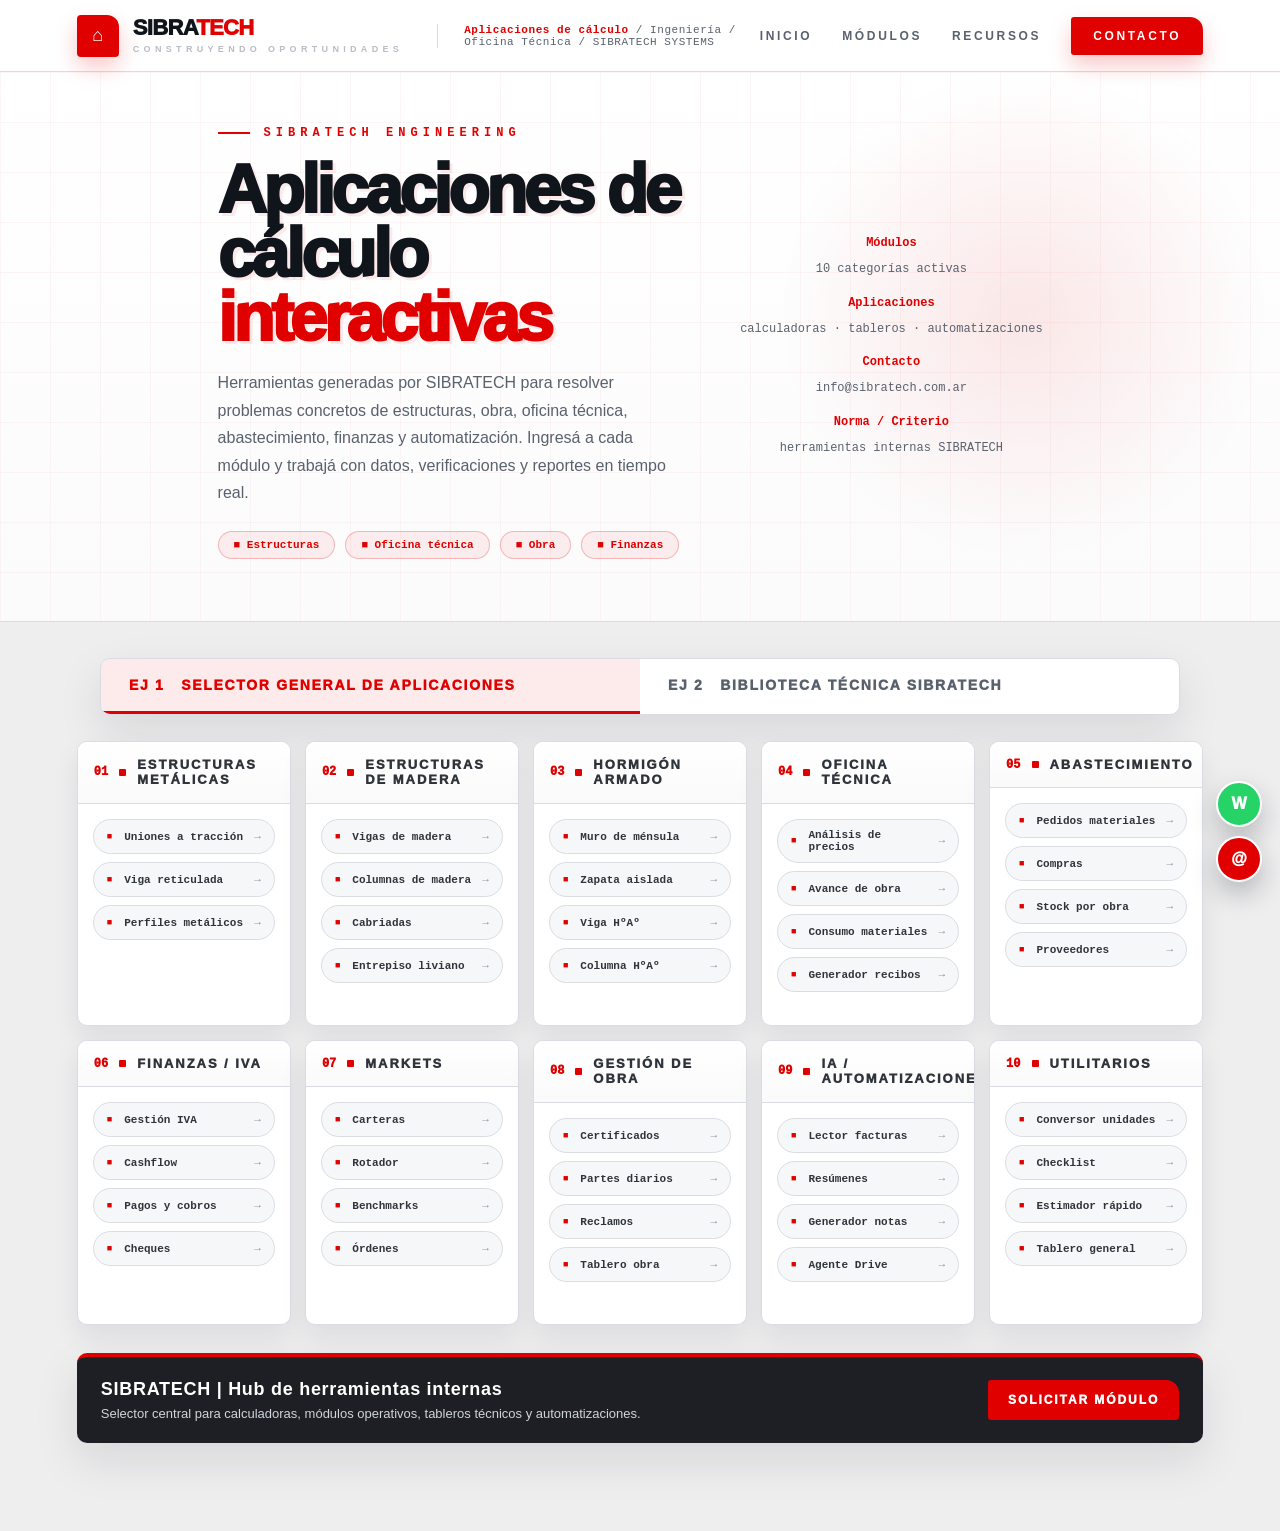
==== commit e2ee91ad: "Update index.html" ====
--- a/ejercicios/index.html
+++ b/ejercicios/index.html
@@ -495,10 +495,10 @@
       <article class="module">
         <div class="module-head"><span class="num">01</span><span class="dot"></span><h3>Estructuras metálicas</h3></div>
         <div class="module-body">
-          <a class="app-btn" href="apps/uniones-traccion.html">Uniones a tracción <span>→</span></a>
+          <a class="app-btn" href="empalmemet/">Uniones a tracción <span>→</span></a>
           <a class="app-btn" href="apps/viga-reticulada.html">Viga reticulada <span>→</span></a>
           <a class="app-btn" href="apps/perfiles-metalicos.html">Perfiles metálicos <span>→</span></a>
-          <a class="app-btn featured" href="https://sibraweb.github.io/market/chicas/" target="_blank">Órdenes chicas WhatsApp <span>→</span></a>
+          
         </div>
       </article>
 
